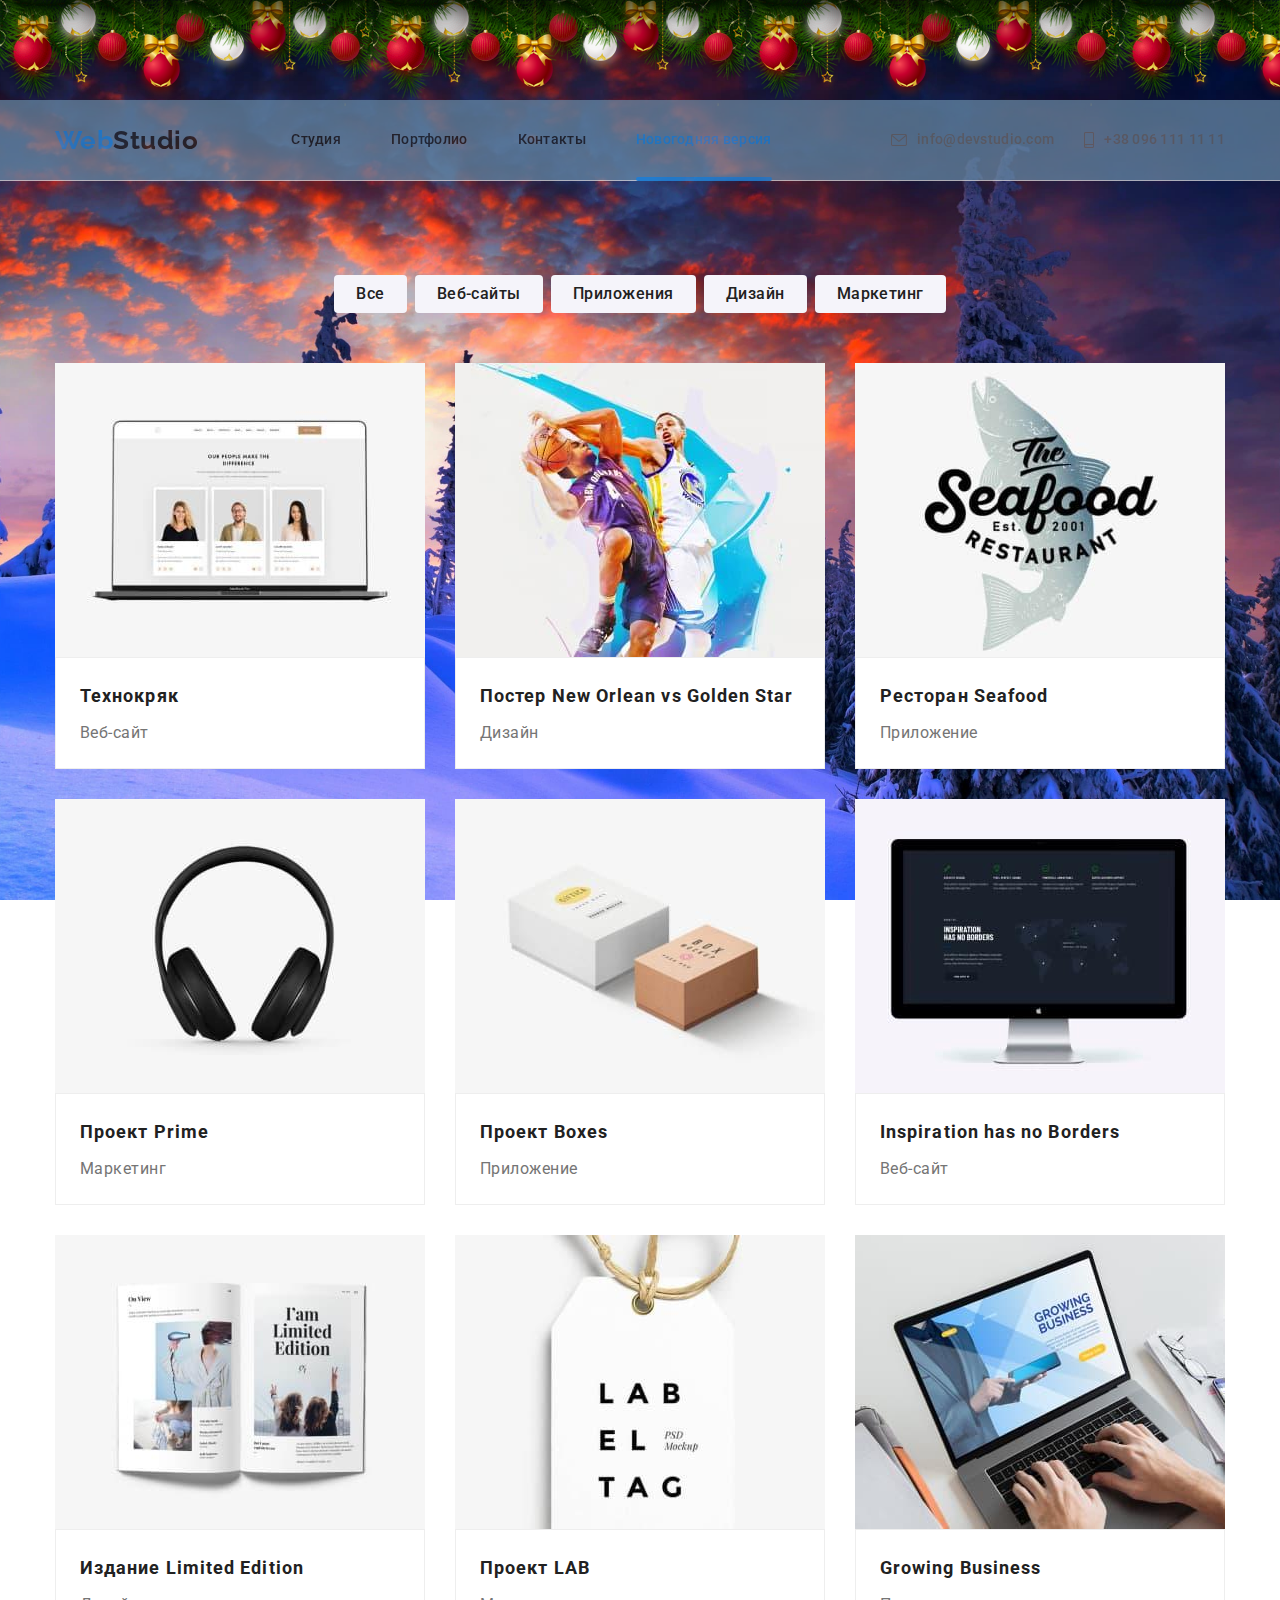
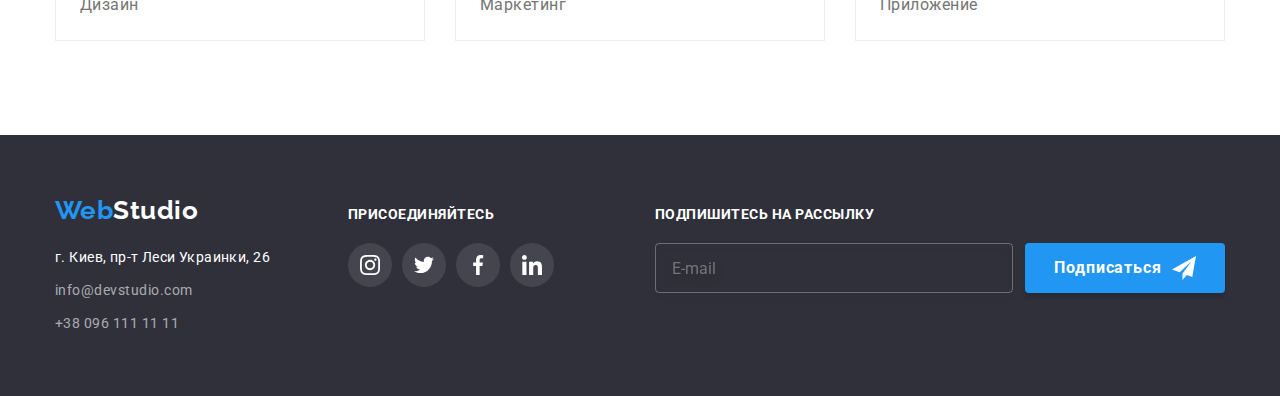
==== newyear-garland.html @ ea007d11 "adds ny test" ====
<!DOCTYPE html>
<head>
	<meta charset="utf-8" />
	<title>Новогодняя мотня 2.0 от pcvector.net на базе мотни от Яндекса</title>
	<link rel="stylesheet" href="style.css">
	<link rel="shortcut icon" href="/favicon.ico">
	<script src="script.js" defer></script>
	 <!-- modern-normalize -->
	 <link
	 rel="stylesheet"
	 href="https://cdnjs.cloudflare.com/ajax/libs/modern-normalize/1.1.0/modern-normalize.min.css"
   />
   <!--Подключение шрифтов-->
   <link rel="preconnect" href="https://fonts.googleapis.com" />
   <link rel="preconnect" href="https://fonts.gstatic.com" crossorigin />
   <link
	 href="https://fonts.googleapis.com/css2?family=Raleway:wght@700&family=Roboto:wght@400;500;700;900&display=swap"
	 rel="stylesheet"
   />
   <!--Подключение стилей-->
   <link rel="stylesheet" href="./css/main.min.css" />
</head>
<body>

<script>var articleLink = '/scripts/other/240-novogodnyaya-motnya-ot-yandeksa.html';</script>


<!-- новогодняя мотня newyear.html -->
<div class="b-page_newyear">
	<div class="b-page__content">
	<i class="b-head-decor">
		<i class="b-head-decor__inner b-head-decor__inner_n1">
		  <div class="b-ball b-ball_n1 b-ball_bounce" data-note="0"><div class="b-ball__right"></div><div class="b-ball__i"></div></div>
		  <div class="b-ball b-ball_n2 b-ball_bounce" data-note="1"><div class="b-ball__right"></div><div class="b-ball__i"></div></div>
		  <div class="b-ball b-ball_n3 b-ball_bounce" data-note="2"><div class="b-ball__right"></div><div class="b-ball__i"></div></div>
		  <div class="b-ball b-ball_n4 b-ball_bounce" data-note="3"><div class="b-ball__right"></div><div class="b-ball__i"></div></div>
		  <div class="b-ball b-ball_n5 b-ball_bounce" data-note="4"><div class="b-ball__right"></div><div class="b-ball__i"></div></div>
		  <div class="b-ball b-ball_n6 b-ball_bounce" data-note="5"><div class="b-ball__right"></div><div class="b-ball__i"></div></div>
		  <div class="b-ball b-ball_n7 b-ball_bounce" data-note="6"><div class="b-ball__right"></div><div class="b-ball__i"></div></div>
		  <div class="b-ball b-ball_n8 b-ball_bounce" data-note="7"><div class="b-ball__right"></div><div class="b-ball__i"></div></div>
		  <div class="b-ball b-ball_n9 b-ball_bounce" data-note="8"><div class="b-ball__right"></div><div class="b-ball__i"></div></div>
		  <div class="b-ball b-ball_i1"><div class="b-ball__right"></div><div class="b-ball__i"></div></div>
		  <div class="b-ball b-ball_i2"><div class="b-ball__right"></div><div class="b-ball__i"></div></div>
		  <div class="b-ball b-ball_i3"><div class="b-ball__right"></div><div class="b-ball__i"></div></div>
		  <div class="b-ball b-ball_i4"><div class="b-ball__right"></div><div class="b-ball__i"></div></div>
		  <div class="b-ball b-ball_i5"><div class="b-ball__right"></div><div class="b-ball__i"></div></div>
		  <div class="b-ball b-ball_i6"><div class="b-ball__right"></div><div class="b-ball__i"></div></div>
		</i>
		<i class="b-head-decor__inner b-head-decor__inner_n2">
		  <div class="b-ball b-ball_n1 b-ball_bounce" data-note="9"><div class="b-ball__right"></div><div class="b-ball__i"></div></div>
		  <div class="b-ball b-ball_n2 b-ball_bounce" data-note="10"><div class="b-ball__right"></div><div class="b-ball__i"></div></div>
		  <div class="b-ball b-ball_n3 b-ball_bounce" data-note="11"><div class="b-ball__right"></div><div class="b-ball__i"></div></div>
		  <div class="b-ball b-ball_n4 b-ball_bounce" data-note="12"><div class="b-ball__right"></div><div class="b-ball__i"></div></div>
		  <div class="b-ball b-ball_n5 b-ball_bounce" data-note="13"><div class="b-ball__right"></div><div class="b-ball__i"></div></div>
		  <div class="b-ball b-ball_n6 b-ball_bounce" data-note="14"><div class="b-ball__right"></div><div class="b-ball__i"></div></div>
		  <div class="b-ball b-ball_n7 b-ball_bounce" data-note="15"><div class="b-ball__right"></div><div class="b-ball__i"></div></div>
		  <div class="b-ball b-ball_n8 b-ball_bounce" data-note="16"><div class="b-ball__right"></div><div class="b-ball__i"></div></div>
		  <div class="b-ball b-ball_n9 b-ball_bounce" data-note="17"><div class="b-ball__right"></div><div class="b-ball__i"></div></div>
		  <div class="b-ball b-ball_i1"><div class="b-ball__right"></div><div class="b-ball__i"></div></div>
		  <div class="b-ball b-ball_i2"><div class="b-ball__right"></div><div class="b-ball__i"></div></div>
		  <div class="b-ball b-ball_i3"><div class="b-ball__right"></div><div class="b-ball__i"></div></div>
		  <div class="b-ball b-ball_i4"><div class="b-ball__right"></div><div class="b-ball__i"></div></div>
		  <div class="b-ball b-ball_i5"><div class="b-ball__right"></div><div class="b-ball__i"></div></div>
		  <div class="b-ball b-ball_i6"><div class="b-ball__right"></div><div class="b-ball__i"></div></div>
		</i>
		<i class="b-head-decor__inner b-head-decor__inner_n3">
		  <div class="b-ball b-ball_n1 b-ball_bounce" data-note="18"><div class="b-ball__right"></div><div class="b-ball__i"></div></div>
		  <div class="b-ball b-ball_n2 b-ball_bounce" data-note="19"><div class="b-ball__right"></div><div class="b-ball__i"></div></div>
		  <div class="b-ball b-ball_n3 b-ball_bounce" data-note="20"><div class="b-ball__right"></div><div class="b-ball__i"></div></div>
		  <div class="b-ball b-ball_n4 b-ball_bounce" data-note="21"><div class="b-ball__right"></div><div class="b-ball__i"></div></div>
		  <div class="b-ball b-ball_n5 b-ball_bounce" data-note="22"><div class="b-ball__right"></div><div class="b-ball__i"></div></div>
		  <div class="b-ball b-ball_n6 b-ball_bounce" data-note="23"><div class="b-ball__right"></div><div class="b-ball__i"></div></div>
		  <div class="b-ball b-ball_n7 b-ball_bounce" data-note="24"><div class="b-ball__right"></div><div class="b-ball__i"></div></div>
		  <div class="b-ball b-ball_n8 b-ball_bounce" data-note="25"><div class="b-ball__right"></div><div class="b-ball__i"></div></div>
		  <div class="b-ball b-ball_n9 b-ball_bounce" data-note="26"><div class="b-ball__right"></div><div class="b-ball__i"></div></div>
		  <div class="b-ball b-ball_i1"><div class="b-ball__right"></div><div class="b-ball__i"></div></div>
		  <div class="b-ball b-ball_i2"><div class="b-ball__right"></div><div class="b-ball__i"></div></div>
		  <div class="b-ball b-ball_i3"><div class="b-ball__right"></div><div class="b-ball__i"></div></div>
		  <div class="b-ball b-ball_i4"><div class="b-ball__right"></div><div class="b-ball__i"></div></div>
		  <div class="b-ball b-ball_i5"><div class="b-ball__right"></div><div class="b-ball__i"></div></div>
		  <div class="b-ball b-ball_i6"><div class="b-ball__right"></div><div class="b-ball__i"></div></div>
		</i>
		<i class="b-head-decor__inner b-head-decor__inner_n4">
		  <div class="b-ball b-ball_n1 b-ball_bounce" data-note="27"><div class="b-ball__right"></div><div class="b-ball__i"></div></div>
		  <div class="b-ball b-ball_n2 b-ball_bounce" data-note="28"><div class="b-ball__right"></div><div class="b-ball__i"></div></div>
		  <div class="b-ball b-ball_n3 b-ball_bounce" data-note="29"><div class="b-ball__right"></div><div class="b-ball__i"></div></div>
		  <div class="b-ball b-ball_n4 b-ball_bounce" data-note="30"><div class="b-ball__right"></div><div class="b-ball__i"></div></div>
		  <div class="b-ball b-ball_n5 b-ball_bounce" data-note="31"><div class="b-ball__right"></div><div class="b-ball__i"></div></div>
		  <div class="b-ball b-ball_n6 b-ball_bounce" data-note="32"><div class="b-ball__right"></div><div class="b-ball__i"></div></div>
		  <div class="b-ball b-ball_n7 b-ball_bounce" data-note="33"><div class="b-ball__right"></div><div class="b-ball__i"></div></div>
		  <div class="b-ball b-ball_n8 b-ball_bounce" data-note="34"><div class="b-ball__right"></div><div class="b-ball__i"></div></div>
		  <div class="b-ball b-ball_n9 b-ball_bounce" data-note="35"><div class="b-ball__right"></div><div class="b-ball__i"></div></div>
		  <div class="b-ball b-ball_i1"><div class="b-ball__right"></div><div class="b-ball__i"></div></div>
		  <div class="b-ball b-ball_i2"><div class="b-ball__right"></div><div class="b-ball__i"></div></div>
		  <div class="b-ball b-ball_i3"><div class="b-ball__right"></div><div class="b-ball__i"></div></div>
		  <div class="b-ball b-ball_i4"><div class="b-ball__right"></div><div class="b-ball__i"></div></div>
		  <div class="b-ball b-ball_i5"><div class="b-ball__right"></div><div class="b-ball__i"></div></div>
		  <div class="b-ball b-ball_i6"><div class="b-ball__right"></div><div class="b-ball__i"></div></div>
		</i>
		<i class="b-head-decor__inner b-head-decor__inner_n5">
		  <div class="b-ball b-ball_n1 b-ball_bounce" data-note="0"><div class="b-ball__right"></div><div class="b-ball__i"></div></div>
		  <div class="b-ball b-ball_n2 b-ball_bounce" data-note="1"><div class="b-ball__right"></div><div class="b-ball__i"></div></div>
		  <div class="b-ball b-ball_n3 b-ball_bounce" data-note="2"><div class="b-ball__right"></div><div class="b-ball__i"></div></div>
		  <div class="b-ball b-ball_n4 b-ball_bounce" data-note="3"><div class="b-ball__right"></div><div class="b-ball__i"></div></div>
		  <div class="b-ball b-ball_n5 b-ball_bounce" data-note="4"><div class="b-ball__right"></div><div class="b-ball__i"></div></div>
		  <div class="b-ball b-ball_n6 b-ball_bounce" data-note="5"><div class="b-ball__right"></div><div class="b-ball__i"></div></div>
		  <div class="b-ball b-ball_n7 b-ball_bounce" data-note="6"><div class="b-ball__right"></div><div class="b-ball__i"></div></div>
		  <div class="b-ball b-ball_n8 b-ball_bounce" data-note="7"><div class="b-ball__right"></div><div class="b-ball__i"></div></div>
		  <div class="b-ball b-ball_n9 b-ball_bounce" data-note="8"><div class="b-ball__right"></div><div class="b-ball__i"></div></div>
		  <div class="b-ball b-ball_i1"><div class="b-ball__right"></div><div class="b-ball__i"></div></div>
		  <div class="b-ball b-ball_i2"><div class="b-ball__right"></div><div class="b-ball__i"></div></div>
		  <div class="b-ball b-ball_i3"><div class="b-ball__right"></div><div class="b-ball__i"></div></div>
		  <div class="b-ball b-ball_i4"><div class="b-ball__right"></div><div class="b-ball__i"></div></div>
		  <div class="b-ball b-ball_i5"><div class="b-ball__right"></div><div class="b-ball__i"></div></div>
		  <div class="b-ball b-ball_i6"><div class="b-ball__right"></div><div class="b-ball__i"></div></div>
		</i>
		<i class="b-head-decor__inner b-head-decor__inner_n6">
		  <div class="b-ball b-ball_n1 b-ball_bounce" data-note="9"><div class="b-ball__right"></div><div class="b-ball__i"></div></div>
		  <div class="b-ball b-ball_n2 b-ball_bounce" data-note="10"><div class="b-ball__right"></div><div class="b-ball__i"></div></div>
		  <div class="b-ball b-ball_n3 b-ball_bounce" data-note="11"><div class="b-ball__right"></div><div class="b-ball__i"></div></div>
		  <div class="b-ball b-ball_n4 b-ball_bounce" data-note="12"><div class="b-ball__right"></div><div class="b-ball__i"></div></div>
		  <div class="b-ball b-ball_n5 b-ball_bounce" data-note="13"><div class="b-ball__right"></div><div class="b-ball__i"></div></div>
		  <div class="b-ball b-ball_n6 b-ball_bounce" data-note="14"><div class="b-ball__right"></div><div class="b-ball__i"></div></div>
		  <div class="b-ball b-ball_n7 b-ball_bounce" data-note="15"><div class="b-ball__right"></div><div class="b-ball__i"></div></div>
		  <div class="b-ball b-ball_n8 b-ball_bounce" data-note="16"><div class="b-ball__right"></div><div class="b-ball__i"></div></div>
		  <div class="b-ball b-ball_n9 b-ball_bounce" data-note="17"><div class="b-ball__right"></div><div class="b-ball__i"></div></div>
		  <div class="b-ball b-ball_i1"><div class="b-ball__right"></div><div class="b-ball__i"></div></div>
		  <div class="b-ball b-ball_i2"><div class="b-ball__right"></div><div class="b-ball__i"></div></div>
		  <div class="b-ball b-ball_i3"><div class="b-ball__right"></div><div class="b-ball__i"></div></div>
		  <div class="b-ball b-ball_i4"><div class="b-ball__right"></div><div class="b-ball__i"></div></div>
		  <div class="b-ball b-ball_i5"><div class="b-ball__right"></div><div class="b-ball__i"></div></div>
		  <div class="b-ball b-ball_i6"><div class="b-ball__right"></div><div class="b-ball__i"></div></div>
		</i>
		<i class="b-head-decor__inner b-head-decor__inner_n7">
		  <div class="b-ball b-ball_n1 b-ball_bounce" data-note="18"><div class="b-ball__right"></div><div class="b-ball__i"></div></div>
		  <div class="b-ball b-ball_n2 b-ball_bounce" data-note="19"><div class="b-ball__right"></div><div class="b-ball__i"></div></div>
		  <div class="b-ball b-ball_n3 b-ball_bounce" data-note="20"><div class="b-ball__right"></div><div class="b-ball__i"></div></div>
		  <div class="b-ball b-ball_n4 b-ball_bounce" data-note="21"><div class="b-ball__right"></div><div class="b-ball__i"></div></div>
		  <div class="b-ball b-ball_n5 b-ball_bounce" data-note="22"><div class="b-ball__right"></div><div class="b-ball__i"></div></div>
		  <div class="b-ball b-ball_n6 b-ball_bounce" data-note="23"><div class="b-ball__right"></div><div class="b-ball__i"></div></div>
		  <div class="b-ball b-ball_n7 b-ball_bounce" data-note="24"><div class="b-ball__right"></div><div class="b-ball__i"></div></div>
		  <div class="b-ball b-ball_n8 b-ball_bounce" data-note="25"><div class="b-ball__right"></div><div class="b-ball__i"></div></div>
		  <div class="b-ball b-ball_n9 b-ball_bounce" data-note="26"><div class="b-ball__right"></div><div class="b-ball__i"></div></div>
		  <div class="b-ball b-ball_i1"><div class="b-ball__right"></div><div class="b-ball__i"></div></div>
		  <div class="b-ball b-ball_i2"><div class="b-ball__right"></div><div class="b-ball__i"></div></div>
		  <div class="b-ball b-ball_i3"><div class="b-ball__right"></div><div class="b-ball__i"></div></div>
		  <div class="b-ball b-ball_i4"><div class="b-ball__right"></div><div class="b-ball__i"></div></div>
		  <div class="b-ball b-ball_i5"><div class="b-ball__right"></div><div class="b-ball__i"></div></div>
		  <div class="b-ball b-ball_i6"><div class="b-ball__right"></div><div class="b-ball__i"></div></div>
		</i>
	</i>
	</div>
</div>

   <!-- Шапка сайта -->
   <header class="header">
	<div class="container header-container">
	  <!-- Навигация -->
	  <nav class="nav">
		<a class="header__logo logo" href="index.html">
		  <span class="logo-web">Web</span>Studio</a
		>
		<ul class="nav__list list">
		  <li class="nav__item">
			<a class="nav__link" href="index.html">Студия</a>
		  </li>
		  <li class="nav__item">
			<a class="nav__link" href="./portfolio.html">Портфолио</a>
		  </li>
		  <li class="nav__item">
			<a class="nav__link" href="">Контакты</a>
		  </li>
		  <li class="nav__item">
			<a class="nav__link current" href="./newyear-garland.html"
			  >Новогодняя версия</a
			>
		  </li>
		</ul>
	  </nav>
	  <!-- Контакты -->
	  <ul class="contact__list list">
		<li class="contact__item contact-item">
		  <a class="contact__link link" href="mailto:info@devstudio.com">
			<svg class="contact__icon envelope">
			  <use
				href="./images/sprite-icons.svg#icon-envelope"
				width="16"
				height="12"
			  ></use>
			</svg>
			info@devstudio.com
		  </a>
		</li>
		<li class="contact__item contact-item">
		  <a class="contact__link link" href="tel:+380961111111">
			<svg class="contact__icon smartphone">
			  <use
				href="./images/sprite-icons.svg#icon-smartphone"
				width="10"
				height="16"
			  ></use>
			</svg>
			+38 096 111 11 11</a
		  >
		</li>
	  </ul>
	</div>
  </header>
  <main class="main">
	<section class="section-portfolio portfolio">
	  <div class="container">
		<h1 class="visually-hidden">Портфолио</h1>
		<!--Фильтр работ-->
		<ul class="portfolio__filter filter list">
		  <li class="filter__item">
			<button class="filter__button" type="button">Все</button>
		  </li>
		  <li class="filter__item">
			<button class="filter__button" type="button">Веб-сайты</button>
		  </li>
		  <li class="filter__item">
			<button class="filter__button" type="button">Приложения</button>
		  </li>
		  <li class="filter__item">
			<button class="filter__button" type="button">Дизайн</button>
		  </li>
		  <li class="filter__item">
			<button class="filter__button" type="button">Маркетинг</button>
		  </li>
		</ul>

		<!--Примеры работ-->
		<h2 class="visually-hidden">Примеры работ</h2>
		<ul class="portfolio__list list">
		  <li class="portfolio__item">
			<a href="" class="portfolio__link">
			  <div class="portfolio__box">
				<img
				  class="portfolio__img"
				  src="./images/Projects/website-technokryak.jpg"
				  alt="Пример веб-сайта"
				  width="370"
				  height="294"
				/>
				<p class="portfolio__desc">
				  Технокряк это современная площадка распространения
				  коронавируса. Компании используют эту платформу для
				  цифрового шпионажа и атак на защищённые сервера конкурентов.
				</p>
			  </div>
			  <div class="portfolio__card">
				<h3 class="portfolio__name">Технокряк</h3>
				<p class="portfolio__text">Веб-сайт</p>
			  </div>
			</a>
		  </li>
		  <li class="portfolio__item">
			<a href="" class="portfolio__link">
			  <div class="portfolio__box">
				<img
				  class="portfolio__img"
				  src="./images/Projects/design-poster.jpg"
				  alt="Постер с баскетболистами"
				  width="370"
				  height="294"
				/>
				<p class="portfolio__desc">
				  Lorem ipsum dolor sit, amet consectetur adipisicing elit.
				  Voluptatem labore assumenda dolores quidem rerum ut quas
				  omnis. Fugit, magni. Provident!
				</p>
			  </div>
			  <div class="portfolio__card">
				<h3 class="portfolio__name">
				  Постер <span lang="en">New Orlean vs Golden Star</span>
				</h3>
				<p class="portfolio__text">Дизайн</p>
			  </div>
			</a>
		  </li>
		  <li class="portfolio__item">
			<a href="" class="portfolio__link">
			  <div class="portfolio__box">
				<img
				  class="portfolio__img"
				  src="./images/Projects/app-restaurant-seafood.jpg"
				  alt="Логотип ресторана морепродуктов"
				  width="370"
				  height="294"
				/>
				<p class="portfolio__desc">
				  Lorem ipsum dolor sit, amet consectetur adipisicing elit.
				  Voluptatem labore assumenda dolores quidem rerum ut quas
				  omnis. Fugit, magni. Provident!
				</p>
			  </div>
			  <div class="portfolio__card">
				<h3 class="portfolio__name">
				  Ресторан <span lang="en">Seafood</span>
				</h3>
				<p class="portfolio__text">Приложение</p>
			  </div>
			</a>
		  </li>
		  <li class="portfolio__item">
			<a href="" class="portfolio__link">
			  <div class="portfolio__box">
				<img
				  class="portfolio__img"
				  src="./images/Projects/marketing-project-prime.jpg"
				  alt="Наушники"
				  width="370"
				  height="294"
				/>
				<p class="portfolio__desc">
				  Lorem ipsum dolor sit, amet consectetur adipisicing elit.
				  Voluptatem labore assumenda dolores quidem rerum ut quas
				  omnis. Fugit, magni. Provident!
				</p>
			  </div>
			  <div class="portfolio__card">
				<h3 class="portfolio__name">
				  Проект <span lang="en">Prime</span>
				</h3>
				<p class="portfolio__text">Маркетинг</p>
			  </div>
			</a>
		  </li>
		  <li class="portfolio__item">
			<a href="" class="portfolio__link">
			  <div class="portfolio__box">
				<img
				  class="portfolio__img"
				  src="./images/Projects/app-project-boxes.jpg"
				  alt="Различные коробки"
				  width="370"
				  height="294"
				/>
				<p class="portfolio__desc">
				  Lorem ipsum dolor sit, amet consectetur adipisicing elit.
				  Voluptatem labore assumenda dolores quidem rerum ut quas
				  omnis. Fugit, magni. Provident!
				</p>
			  </div>
			  <div class="portfolio__card">
				<h3 class="portfolio__name">
				  Проект <span lang="en">Boxes</span>
				</h3>
				<p class="portfolio__text">Приложение</p>
			  </div>
			</a>
		  </li>
		  <li class="portfolio__item">
			<a href="" class="portfolio__link">
			  <div class="portfolio__box">
				<img
				  class="portfolio__img"
				  src="./images/Projects/website-inspiration.jpg"
				  alt="Монитор"
				  width="370"
				  height="294"
				/>
				<p class="portfolio__desc">
				  Lorem ipsum dolor sit, amet consectetur adipisicing elit.
				  Voluptatem labore assumenda dolores quidem rerum ut quas
				  omnis. Fugit, magni. Provident!
				</p>
			  </div>
			  <div class="portfolio__card">
				<h3 class="portfolio__name" lang="en">
				  Inspiration has no Borders
				</h3>
				<p class="portfolio__text">Веб-сайт</p>
			  </div>
			</a>
		  </li>
		  <li class="portfolio__item">
			<a href="" class="portfolio__link">
			  <div class="portfolio__box">
				<img
				  class="portfolio__img"
				  src="./images/Projects/design-edition.jpg"
				  alt="Разворот книги"
				  width="370"
				  height="294"
				/>
				<p class="portfolio__desc">
				  Lorem ipsum dolor sit, amet consectetur adipisicing elit.
				  Voluptatem labore assumenda dolores quidem rerum ut quas
				  omnis. Fugit, magni. Provident!
				</p>
			  </div>
			  <div class="portfolio__card">
				<h3 class="portfolio__name">
				  Издание <span lang="en">Limited Edition</span>
				</h3>
				<p class="portfolio__text">Дизайн</p>
			  </div>
			</a>
		  </li>
		  <li class="portfolio__item">
			<a href="" class="portfolio__link">
			  <div class="portfolio__box">
				<img
				  class="portfolio__img"
				  src="./images/Projects/marketing-project-lab.jpg"
				  alt="Ярлык с название компании"
				  width="370"
				  height="294"
				/>
				<p class="portfolio__desc">
				  Lorem ipsum dolor sit, amet consectetur adipisicing elit.
				  Voluptatem labore assumenda dolores quidem rerum ut quas
				  omnis. Fugit, magni. Provident!
				</p>
			  </div>
			  <div class="portfolio__card">
				<h3 class="portfolio__name">
				  Проект <span lang="en">LAB</span>
				</h3>
				<p class="portfolio__text">Маркетинг</p>
			  </div>
			</a>
		  </li>
		  <li class="portfolio__item">
			<a href="" class="portfolio__link">
			  <div class="portfolio__box">
				<img
				  class="portfolio__img"
				  src="./images/Projects/app-business.jpg"
				  alt="Ноутбук"
				  width="370"
				  height="294"
				/>
				<p class="portfolio__desc">
				  Lorem ipsum dolor sit, amet consectetur adipisicing elit.
				  Voluptatem labore assumenda dolores quidem rerum ut quas
				  omnis. Fugit, magni. Provident!
				</p>
			  </div>
			  <div class="portfolio__card">
				<h3 class="portfolio__name" lang="en">Growing Business</h3>
				<p class="portfolio__text">Приложение</p>
			  </div>
			</a>
		  </li>
		</ul>
	  </div>
	</section>
  </main>
  <!-- Футер -->
  <footer class="footer section-footer">
	<div class="container footer-container">
	  <div class="footer__contacts">
		<a class="footer__logo logo" href="/">
		  <span class="logo-web">Web</span>Studio
		</a>
		<address>
		  <a
			class="footer__adress"
			href="https://goo.gl/maps/LREKgnmBMirVQB2t9"
			target="_blank"
			rel="noopener noreferrer"
			>г. Киев, пр-т Леси Украинки, 26</a
		  >
		</address>
		<ul class="list">
		  <li>
			<a class="footer__contact" href="mailto:info@devstudio.com"
			  >info@devstudio.com</a
			>
		  </li>
		  <li>
			<a class="footer__contact" href="tel:+380961111111"
			  >+38 096 111 11 11</a
			>
		  </li>
		</ul>
	  </div>
	  <div class="footer__invite invite">
		<b class="invite__text">присоединяйтесь</b>
		<ul class="footer-social list">
		  <li class="footer-social__item">
			<a href="" class="footer-social__link" target="_blank">
			  <svg class="footer-social__icon" width="20" height="20">
				<use href="./images/sprite-icons.svg#icon-instagram"></use>
			  </svg>
			</a>
		  </li>
		  <li class="footer-social__item">
			<a href="" class="footer-social__link" target="_blank">
			  <svg class="footer-social__icon" width="20" height="20">
				<use href="./images/sprite-icons.svg#icon-twitter"></use>
			  </svg>
			</a>
		  </li>
		  <li class="footer-social__item">
			<a href="" class="footer-social__link" target="_blank">
			  <svg class="footer-social__icon" width="20" height="20">
				<use href="./images/sprite-icons.svg#icon-facebook"></use>
			  </svg>
			</a>
		  </li>
		  <li class="footer-social__item">
			<a href="" class="footer-social__link" target="_blank">
			  <svg class="footer-social__icon" width="20" height="20">
				<use href="./images/sprite-icons.svg#icon-linkedin"></use>
			  </svg>
			</a>
		  </li>
		</ul>
	  </div>
	  <div class="footer__invite">
		<b class="invite__text">Подпишитесь на рассылку</b>
		<form class="form-invite">
		  <input
			class="form-invite__input"
			type="email"
			name="mail"
			placeholder="E-mail"
			autocomplete="on"
		  />
		  <button class="button form-invite__button" type="submit">
			Подписаться
		  </button>
		</form>
	  </div>
	</div>
  </footer>
</body>
</html>
---- style.css ----
body {
  /* position: relative;
  z-index: 0;
  margin: 0;
  padding: 0 0 1em 0; */
  background-image: url('bg.jpg');
  background-repeat: no-repeat;
  background-size: cover;
  background-attachment: fixed;
  background-position: center top;
}

.b-page__content {
  min-height: 100px;
}
.b-head-decor {
  display: none;
}
.b-page_newyear .b-head-decor {
  position: absolute;
  top: 0;
  left: 0;
  display: block;
  height: 115px;
  width: 100%;
  overflow: hidden;
  background: url(balls/b-head-decor_newyear.png) repeat-x 0 0;
}
.b-page_newyear .b-head-decor__inner {
  position: absolute;
  top: 0;
  left: 0;
  height: 115px;
  display: block;
  width: 373px;
}
.b-page_newyear .b-head-decor::before {
  content: '';
  display: block;
  position: absolute;
  top: -115px;
  left: 0;
  z-index: 3;
  height: 115px;
  display: block;
  width: 100%;
  box-shadow: 0 15px 30px rgba(0, 0, 0, 0.75);
}
.b-page_newyear .b-head-decor__inner_n2 {
  left: 373px;
}
.b-page_newyear .b-head-decor__inner_n3 {
  left: 746px;
}
.b-page_newyear .b-head-decor__inner_n4 {
  left: 1119px;
}
.b-page_newyear .b-head-decor__inner_n5 {
  left: 1492px;
}
.b-page_newyear .b-head-decor__inner_n6 {
  left: 1865px;
}
.b-page_newyear .b-head-decor__inner_n7 {
  left: 2238px;
}

.b-ball {
  position: absolute;
}
.b-ball_n1 {
  top: 0;
  left: 3px;
  width: 59px;
  height: 83px;
}
.b-ball_n2 {
  top: -19px;
  left: 51px;
  width: 55px;
  height: 70px;
}
.b-ball_n3 {
  top: 9px;
  left: 88px;
  width: 49px;
  height: 67px;
}
.b-ball_n4 {
  top: 0;
  left: 133px;
  width: 57px;
  height: 102px;
}
.b-ball_n5 {
  top: 0;
  left: 166px;
  width: 49px;
  height: 57px;
}
.b-ball_n6 {
  top: 6px;
  left: 200px;
  width: 54px;
  height: 70px;
}
.b-ball_n7 {
  top: 0;
  left: 240px;
  width: 56px;
  height: 67px;
}
.b-ball_n8 {
  top: 0;
  left: 283px;
  width: 54px;
  height: 53px;
}
.b-ball_n9 {
  top: 10px;
  left: 321px;
  width: 49px;
  height: 66px;
}
.b-ball_n1 .b-ball__i {
  background: url(balls/b-ball_n1.png) no-repeat;
}
.b-ball_n2 .b-ball__i {
  background: url(balls/b-ball_n2.png) no-repeat;
}
.b-ball_n3 .b-ball__i {
  background: url(balls/b-ball_n3.png) no-repeat;
}
.b-ball_n4 .b-ball__i {
  background: url(balls/b-ball_n4.png) no-repeat;
}
.b-ball_n5 .b-ball__i {
  background: url(balls/b-ball_n5.png) no-repeat;
}
.b-ball_n6 .b-ball__i {
  background: url(balls/b-ball_n6.png) no-repeat;
}
.b-ball_n7 .b-ball__i {
  background: url(balls/b-ball_n7.png) no-repeat;
}
.b-ball_n8 .b-ball__i {
  background: url(balls/b-ball_n8.png) no-repeat;
}
.b-ball_n9 .b-ball__i {
  background: url(balls/b-ball_n9.png) no-repeat;
}
.b-ball_i1 .b-ball__i {
  background: url(balls/b-ball_i1.png) no-repeat;
}
.b-ball_i2 .b-ball__i {
  background: url(balls/b-ball_i2.png) no-repeat;
}
.b-ball_i3 .b-ball__i {
  background: url(balls/b-ball_i3.png) no-repeat;
}
.b-ball_i4 .b-ball__i {
  background: url(balls/b-ball_i4.png) no-repeat;
}
.b-ball_i5 .b-ball__i {
  background: url(balls/b-ball_i5.png) no-repeat;
}
.b-ball_i6 .b-ball__i {
  background: url(balls/b-ball_i6.png) no-repeat;
}
.b-ball_i1 {
  top: 0;
  left: 0;
  width: 25px;
  height: 71px;
}
.b-ball_i2 {
  top: 0;
  left: 25px;
  width: 61px;
  height: 27px;
}
.b-ball_i3 {
  top: 0;
  left: 176px;
  width: 29px;
  height: 31px;
}
.b-ball_i4 {
  top: 0;
  left: 205px;
  width: 50px;
  height: 51px;
}
.b-ball_i5 {
  top: 0;
  left: 289px;
  width: 78px;
  height: 28px;
}
.b-ball_i6 {
  top: 0;
  left: 367px;
  width: 6px;
  height: 69px;
}
.b-ball__i {
  position: absolute;
  width: 100%;
  height: 100%;
  -webkit-transform-origin: 50% 0;
  -moz-transform-origin: 50% 0;
  -o-transform-origin: 50% 0;
  transform-origin: 50% 0;
  -webkit-transition: all 0.3s ease-in-out;
  -moz-transition: all 0.3s ease-in-out;
  -o-transition: all 0.3s ease-in-out;
  transition: all 0.3s ease-in-out;
  pointer-events: none;
}
.b-ball_bounce .b-ball__right {
  position: absolute;
  top: 0;
  right: 0;
  left: 50%;
  bottom: 0;
  z-index: 9;
}
.b-ball_bounce:hover .b-ball__right {
  display: none;
}
.b-ball_bounce .b-ball__right:hover {
  left: 0;
  display: block !important;
}
.b-ball_bounce.bounce > .b-ball__i {
  -webkit-transform: rotate(-9deg);
  -moz-transform: rotate(-9deg);
  -o-transform: rotate(-9deg);
  transform: rotate(-9deg);
}
.b-ball_bounce .b-ball__right.bounce + .b-ball__i {
  -webkit-transform: rotate(9deg);
  -moz-transform: rotate(9deg);
  -o-transform: rotate(9deg);
  transform: rotate(9deg);
}
.b-ball_bounce.bounce1 > .b-ball__i {
  -webkit-transform: rotate(6deg);
  -moz-transform: rotate(6deg);
  -o-transform: rotate(6deg);
  transform: rotate(6deg);
}
.b-ball_bounce .b-ball__right.bounce1 + .b-ball__i {
  -webkit-transform: rotate(-6deg);
  -moz-transform: rotate(-6deg);
  -o-transform: rotate(-6deg);
  transform: rotate(-6deg);
}
.b-ball_bounce.bounce2 > .b-ball__i {
  -webkit-transform: rotate(-3deg);
  -moz-transform: rotate(-3deg);
  -o-transform: rotate(-3deg);
  transform: rotate(-3deg);
}
.b-ball_bounce .b-ball__right.bounce2 + .b-ball__i {
  -webkit-transform: rotate(3deg);
  -moz-transform: rotate(3deg);
  -o-transform: rotate(3deg);
  transform: rotate(3deg);
}
.b-ball_bounce.bounce3 > .b-ball__i {
  -webkit-transform: rotate(1.5deg);
  -moz-transform: rotate(1.5deg);
  -o-transform: rotate(1.5deg);
  transform: rotate(1.5deg);
}
.b-ball_bounce .b-ball__right.bounce3 + .b-ball__i {
  -webkit-transform: rotate(-1.5deg);
  -moz-transform: rotate(-1.5deg);
  -o-transform: rotate(-1.5deg);
  transform: rotate(-1.5deg);
}
header {
  background: #6b8eaa;
  opacity: 0.7;
}
.portfolio__card {
  background: #ffffff;
  opacity: 1;
}
---- css/main.min.css ----
.visually-hidden{position:absolute;white-space:nowrap;width:1px;height:1px;overflow:hidden;border:0;padding:0;clip:rect(0 0 0 0);-webkit-clip-path:inset(50%);clip-path:inset(50%);margin:-1px}body{font-family:"Roboto",sans-serif;letter-spacing:.03em;color:#757575;background-color:#fff}body,h1,h2,h3,h4,p,ul,li{margin:0}ul{padding:0}button{cursor:pointer}img{display:block;max-width:100%}.list{list-style-type:none}.link{text-decoration:none}.link{text-decoration:none;font-weight:500;font-size:14px;line-height:1.14;letter-spacing:.02em;color:#212121;-webkit-transition-property:color;transition-property:color;-webkit-transition-duration:250ms;transition-duration:250ms;-webkit-transition-timing-function:cubic-bezier(0.4, 0, 0.2, 1);transition-timing-function:cubic-bezier(0.4, 0, 0.2, 1)}.link:hover,.link:focus{color:#2196f3}.container{width:1200px;margin:0 auto;padding-left:15px;padding-right:15px}.section__title{font-weight:700;font-size:36px;line-height:1.16;text-align:center;color:#212121}.button{display:block;min-width:200px;height:50px;background-color:#2196f3;-webkit-box-shadow:0px 4px 4px rgba(0,0,0,.15);box-shadow:0px 4px 4px rgba(0,0,0,.15);border-radius:4px;border-style:none;font-weight:700;font-size:16px;line-height:1.88;text-align:center;letter-spacing:.06em;color:#fff;-webkit-transition:background-color 250ms cubic-bezier(0.4, 0, 0.2, 1);transition:background-color 250ms cubic-bezier(0.4, 0, 0.2, 1)}.button:hover,.button:focus{background-color:#188ce8}.logo{font-family:Raleway,sans-serif;font-weight:700;font-size:26px;line-height:1.19;text-decoration:none}.logo-web{color:#2196f3}.header__logo{color:#212121;margin-right:93px;padding-top:24px;padding-bottom:24px}.social-list{display:-webkit-box;display:-ms-flexbox;display:flex;-webkit-box-pack:center;-ms-flex-pack:center;justify-content:center;-webkit-box-align:center;-ms-flex-align:center;align-items:center}.social-list__item{width:44px;height:44px;margin-right:10px}.social-list__item:last-child{margin-right:0}.social-list__link{width:100%;height:100%;display:-webkit-box;display:-ms-flexbox;display:flex;-webkit-box-pack:center;-ms-flex-pack:center;justify-content:center;-webkit-box-align:center;-ms-flex-align:center;align-items:center;border-radius:50%;background-color:#fff;-webkit-transition:background-color 250ms cubic-bezier(0.4, 0, 0.2, 1);transition:background-color 250ms cubic-bezier(0.4, 0, 0.2, 1)}.social-list__link:hover,.social-list__link:focus{background-color:#2196f3}.social-list__icon{width:20px;height:20px;fill:#afb1b8;-webkit-transition:fill 250ms cubic-bezier(0.4, 0, 0.2, 1);transition:fill 250ms cubic-bezier(0.4, 0, 0.2, 1)}.social-list__link:hover .social-list__icon,.social-list__link:focus .social-list__icon{fill:#fff}.footer__logo{display:block;margin-bottom:20px;text-decoration:none;color:#fff}.footer__contacts{margin-right:70px}.footer__adress{text-decoration:none;font-style:normal;font-size:14px;line-height:1.71;letter-spacing:.03em;color:#fff}.footer__contact{display:block;margin-top:9px;text-decoration:none;font-size:14px;line-height:1.71;color:rgba(255,255,255,.6)}.footer__invite:nth-child(2){margin-right:93px}.invite__text{display:block;margin-bottom:20px;font-weight:700;font-size:14px;line-height:1.14;text-transform:uppercase;color:#fff}.footer-social{display:-webkit-box;display:-ms-flexbox;display:flex;-webkit-box-pack:center;-ms-flex-pack:center;justify-content:center;-webkit-box-align:center;-ms-flex-align:center;align-items:center}.footer-social__item{width:44px;height:44px;margin-right:10px}.footer-social__item:last-child{margin-right:0}.footer-social__link{width:100%;height:100%;display:-webkit-box;display:-ms-flexbox;display:flex;-webkit-box-pack:center;-ms-flex-pack:center;justify-content:center;-webkit-box-align:center;-ms-flex-align:center;align-items:center;border-radius:50%;background:rgba(255,255,255,.1);-webkit-transition:background-color 250ms cubic-bezier(0.4, 0, 0.2, 1);transition:background-color 250ms cubic-bezier(0.4, 0, 0.2, 1)}.footer-social__link:hover,.footer-social__link:focus{background-color:#2196f3}.footer-social__icon{width:20px;height:20px;fill:#fff}.form-invite{display:-webkit-box;display:-ms-flexbox;display:flex}.form-invite__button{display:-webkit-inline-box;display:-ms-inline-flexbox;display:inline-flex;-webkit-box-pack:center;-ms-flex-pack:center;justify-content:center;-webkit-box-align:center;-ms-flex-align:center;align-items:center}.form-invite__button::after{content:"";margin-left:10px;width:24px;height:24px;background-image:url(../images/icon-send.svg)}.form-invite__input{width:358px;height:50px;padding:15px 16px;margin-right:12px;font-size:16px;line-height:1.25;color:rgba(255,255,255,.6);background-color:inherit;border:1px solid rgba(255,255,255,.3);-webkit-filter:drop-shadow(0px 4px 4px rgba(0, 0, 0, 0.15));filter:drop-shadow(0px 4px 4px rgba(0, 0, 0, 0.15));border-radius:4px}.backdrop{position:fixed;top:0;left:0;width:100vw;height:100vh;background-color:rgba(0,0,0,.2);visibility:visible;opacity:1;-webkit-transition:opacity 250ms cubic-bezier(0.4, 0, 0.2, 1),visibility 250ms cubic-bezier(0.4, 0, 0.2, 1);transition:opacity 250ms cubic-bezier(0.4, 0, 0.2, 1),visibility 250ms cubic-bezier(0.4, 0, 0.2, 1)}.backdrop.is-hidden{visibility:hidden;opacity:0;pointer-events:none}.modal{position:absolute;top:50%;left:50%;min-width:528px;min-height:581px;padding:40px;background-color:#fff;-webkit-box-shadow:0px 1px 3px rgba(0,0,0,.12),0px 1px 1px rgba(0,0,0,.14),0px 2px 1px rgba(0,0,0,.2);box-shadow:0px 1px 3px rgba(0,0,0,.12),0px 1px 1px rgba(0,0,0,.14),0px 2px 1px rgba(0,0,0,.2);border-radius:4px;-webkit-transform:translate(-50%, -50%) scale(1);transform:translate(-50%, -50%) scale(1);-webkit-transition:-webkit-transform 250ms cubic-bezier(0.4, 0, 0.2, 1);transition:-webkit-transform 250ms cubic-bezier(0.4, 0, 0.2, 1);transition:transform 250ms cubic-bezier(0.4, 0, 0.2, 1);transition:transform 250ms cubic-bezier(0.4, 0, 0.2, 1), -webkit-transform 250ms cubic-bezier(0.4, 0, 0.2, 1)}.btn-close{position:absolute;top:8px;right:8px;display:-webkit-box;display:-ms-flexbox;display:flex;-webkit-box-pack:center;-ms-flex-pack:center;justify-content:center;-webkit-box-align:center;-ms-flex-align:center;align-items:center;width:30px;height:30px;background-color:#fff;border:1px solid rgba(0,0,0,.1);border-radius:50%;-webkit-transition:fill 250ms cubic-bezier(0.4, 0, 0.2, 1);transition:fill 250ms cubic-bezier(0.4, 0, 0.2, 1)}.btn-close:hover .btn-close__icon,.btn-close:focus .btn-close__icon{fill:#2196f3}.btn-close__icon{fill:#000;width:18px;height:18px}.form__title{display:block;margin-bottom:12px;font-weight:700;font-size:20px;line-height:1.15;text-align:center;color:#212121}.form__field{display:-webkit-box;display:-ms-flexbox;display:flex;-webkit-box-orient:vertical;-webkit-box-direction:normal;-ms-flex-direction:column;flex-direction:column;margin-bottom:10px}.form__field:nth-child(5){margin-bottom:20px}.form__label{margin-bottom:4px;font-size:12px;line-height:1.17;letter-spacing:.01em}.form__box{position:relative}.form__input{width:100%;padding:11px 42px;border:1px solid rgba(33,33,33,.2);border-radius:4px;-webkit-transition:border-color 250ms cubic-bezier(0.4, 0, 0.2, 1);transition:border-color 250ms cubic-bezier(0.4, 0, 0.2, 1)}.form__input:focus,.form__input:hover{outline:none;border-color:#2196f3}.form__icon{position:absolute;width:18px;height:18px;left:12px;top:50%;-webkit-transform:translateY(-50%);transform:translateY(-50%);-webkit-transition:fill 250ms cubic-bezier(0.4, 0, 0.2, 1);transition:fill 250ms cubic-bezier(0.4, 0, 0.2, 1)}.form__input:hover+.form__icon,.form__input:focus+.form__icon{fill:#2196f3}.form__message{width:100%;height:120px;padding:12px 16px;border:1px solid rgba(33,33,33,.2);border-radius:4px;resize:none;-webkit-transition:border-color 250ms cubic-bezier(0.4, 0, 0.2, 1);transition:border-color 250ms cubic-bezier(0.4, 0, 0.2, 1)}.form__message:hover,.form__message:focus{outline:none;border-color:#2196f3}.form__message::-webkit-input-placeholder{font-size:12px;line-height:1.17;letter-spacing:.01em;color:rgba(117,117,117,.5)}.form__message::-moz-placeholder{font-size:12px;line-height:1.17;letter-spacing:.01em;color:rgba(117,117,117,.5)}.form__message:-ms-input-placeholder{font-size:12px;line-height:1.17;letter-spacing:.01em;color:rgba(117,117,117,.5)}.form__message::-ms-input-placeholder{font-size:12px;line-height:1.17;letter-spacing:.01em;color:rgba(117,117,117,.5)}.form__message::placeholder{font-size:12px;line-height:1.17;letter-spacing:.01em;color:rgba(117,117,117,.5)}.checkbox__label{display:-webkit-box;display:-ms-flexbox;display:flex;-webkit-box-pack:center;-ms-flex-pack:center;justify-content:center;-webkit-box-align:center;-ms-flex-align:center;align-items:center;margin-bottom:30px;font-size:14px;line-height:1.71px}.checkbox__label::before{content:"";display:block;width:16px;height:15px;margin-right:8px;background-image:url(../images/checkbox-off.svg);cursor:pointer}.checkbox__input:checked+.checkbox__label::before{background-image:url(../images/icon-check.svg)}.form__policy{position:relative;font-size:14px;line-height:1.71;text-decoration:none;color:#2196f3}.form__policy::after{content:"";position:absolute;left:0;bottom:3px;width:100%;height:1px;background-color:#2196f3}.form-button{margin:0 auto}.header{border-bottom:1px solid #ececec}.header-container{display:-webkit-box;display:-ms-flexbox;display:flex}.nav{display:-webkit-box;display:-ms-flexbox;display:flex;-webkit-box-pack:center;-ms-flex-pack:center;justify-content:center;-webkit-box-align:center;-ms-flex-align:center;align-items:center}.nav__list{display:-webkit-box;display:-ms-flexbox;display:flex}.nav__item:not(:last-child){margin-right:50px}.nav__link{display:block;padding-top:32px;padding-bottom:32px;text-decoration:none;font-weight:500;font-size:14px;line-height:1.14;letter-spacing:.02em;color:#212121;-webkit-transition:color 250ms cubic-bezier(0.4, 0, 0.2, 1);transition:color 250ms cubic-bezier(0.4, 0, 0.2, 1)}.nav__link:hover,.nav__link:focus{color:#2196f3}.current{position:relative;color:#2196f3}.current::after{content:"";position:absolute;left:0;bottom:-1px;display:block;width:100%;height:4px;background-color:#2196f3;border-radius:2px}.contact__list{display:-webkit-box;display:-ms-flexbox;display:flex;margin-left:auto}.contact__item:not(:last-child){margin-right:30px}.contact__link{display:-webkit-box;display:-ms-flexbox;display:flex;-webkit-box-pack:center;-ms-flex-pack:center;justify-content:center;-webkit-box-align:center;-ms-flex-align:center;align-items:center;color:#757575;padding-top:32px;padding-bottom:32px}.contact__icon.envelope{width:16px;height:12px;margin-right:10px;fill:currentColor}.contact__icon.smartphone{width:10px;height:16px;margin-right:10px;fill:currentColor}.contact__icon{-webkit-transition:fill 250ms cubic-bezier(0.4, 0, 0.2, 1);transition:fill 250ms cubic-bezier(0.4, 0, 0.2, 1)}.contact__link:hover .contact__icon,.contact__link:focus .contact__icon,.contact__link:hover .contact__icon,.contact__link:focus .contact__icon{fill:#2196f3}.gallery-grid{background-image:-webkit-gradient(linear, left bottom, left top, color-stop(60%, #ffffff), color-stop(40%, #fff5f6));background-image:linear-gradient(to top, #ffffff 60%, #fff5f6 40%)}.wrapper-gallery{display:grid;width:1010px;height:600px;margin:0 auto;grid-template-columns:1fr 1fr 285px 1fr 1fr 1fr;grid-column-gap:7px;grid-row-gap:7px}.wrapper-gallery__element{display:-webkit-box;display:-ms-flexbox;display:flex;-webkit-box-align:center;-ms-flex-align:center;align-items:center;-webkit-box-pack:center;-ms-flex-pack:center;justify-content:center;-webkit-transform:scale(1);transform:scale(1)}.wrapper-gallery__element:hover,.wrapper-gallery__element:focus{z-index:2;-webkit-transform:scale(1.2);transform:scale(1.2);-webkit-transition:-webkit-transform .25s cubic-bezier(0.4, 0, 0.2, 1);transition:-webkit-transform .25s cubic-bezier(0.4, 0, 0.2, 1);transition:transform .25s cubic-bezier(0.4, 0, 0.2, 1);transition:transform .25s cubic-bezier(0.4, 0, 0.2, 1), -webkit-transform .25s cubic-bezier(0.4, 0, 0.2, 1)}.wrapper-gallery__element--1{grid-column-start:1;grid-column-end:2;grid-row-start:1;grid-row-end:3}.wrapper-gallery__element--6{grid-column-start:6;grid-column-end:7;grid-row-start:1;grid-row-end:3}.wrapper-gallery__element--top{-webkit-box-align:end;-ms-flex-align:end;align-items:end}.wrapper-gallery__element--bottom{-webkit-box-align:start;-ms-flex-align:start;align-items:start}.wrapper-gallery__element--5{display:block;margin-top:90%}.wrapper-gallery__element--10{display:block;margin-top:-25%}.wrapper-gallery__img{border-radius:20px;overflow:hidden}.gallery-grid-2{background-image:-webkit-gradient(linear, left bottom, left top, color-stop(60%, #ffffff), color-stop(40%, #fff5f6));background-image:linear-gradient(to top, #ffffff 60%, #fff5f6 40%);width:100%}.wrapper-gallery-2{display:grid;grid-template-columns:repeat(7, 1fr);grid-column-gap:7px;grid-row-gap:7px}.wrapper-gallery-2__element{-webkit-transform:scale(1);transform:scale(1);-webkit-transition:scale .5s cubic-bezier(0.4, 0, 0.2, 1);transition:scale .5s cubic-bezier(0.4, 0, 0.2, 1)}.wrapper-gallery-2__element:hover,.wrapper-gallery-2__element:focus{z-index:2}@-webkit-keyframes appearance{0%{opacity:0}100%{opacity:1}}@keyframes appearance{0%{opacity:0}100%{opacity:1}}@-webkit-keyframes scale{0%{-webkit-transform:scale(0.25);transform:scale(0.25)}100%{-webkit-transform:scale(1);transform:scale(1)}}@keyframes scale{0%{-webkit-transform:scale(0.25);transform:scale(0.25)}100%{-webkit-transform:scale(1);transform:scale(1)}}.wrapper-gallery-2__img{display:block;width:100%;height:auto;border-radius:20%;overflow:hidden;-webkit-animation-name:appearance,scale;animation-name:appearance,scale;-webkit-animation-duration:2s;animation-duration:2s;-webkit-animation-timing-function:cubic-bezier(0.4, 0, 0.2, 1);animation-timing-function:cubic-bezier(0.4, 0, 0.2, 1);-webkit-transition:-webkit-transform 250ms cubic-bezier(0.4, 0, 0.2, 1);transition:-webkit-transform 250ms cubic-bezier(0.4, 0, 0.2, 1);transition:transform 250ms cubic-bezier(0.4, 0, 0.2, 1);transition:transform 250ms cubic-bezier(0.4, 0, 0.2, 1), -webkit-transform 250ms cubic-bezier(0.4, 0, 0.2, 1)}.wrapper-gallery-2__img:hover,.wrapper-gallery-2__img:focus{z-index:2;-webkit-transform:scale(1.2);transform:scale(1.2);-webkit-transition:-webkit-transform .5s cubic-bezier(0.4, 0, 0.2, 1);transition:-webkit-transform .5s cubic-bezier(0.4, 0, 0.2, 1);transition:transform .5s cubic-bezier(0.4, 0, 0.2, 1);transition:transform .5s cubic-bezier(0.4, 0, 0.2, 1), -webkit-transform .5s cubic-bezier(0.4, 0, 0.2, 1)}.wrapper-gallery-2__element--3{grid-column-start:3;grid-column-end:5;grid-row-start:1;grid-row-end:7}.wrapper-gallery-2__element--5,.wrapper-gallery-2__element--10{grid-column-start:6;grid-column-end:7}.wrapper-gallery-2__element--5{grid-row-start:2;grid-row-end:5}.wrapper-gallery-2__element--2,.wrapper-gallery-2__element--4{grid-row-start:3;grid-row-end:6}.wrapper-gallery-2__element--2,.wrapper-gallery-2__element--7{grid-column-start:2;grid-column-end:3}.wrapper-gallery-2__element--4,.wrapper-gallery-2__element--9{grid-column-start:5;grid-column-end:6}.wrapper-gallery-2__element--1,.wrapper-gallery-2__element--6{grid-row-start:4;grid-row-end:7}.wrapper-gallery-2__element--6{grid-column-start:7;grid-column-end:8}.wrapper-gallery-2__element--7,.wrapper-gallery-2__element--9{grid-row-start:6;grid-row-end:9}.wrapper-gallery-2__element--10{grid-row-start:5;grid-row-end:8}.wrapper-gallery-2__element--7,.wrapper-gallery-2__element--8,.wrapper-gallery-2__element--9{grid-row-start:6;grid-row-end:9}.wrapper-gallery-2__element--8{grid-column-start:3;grid-column-end:4;grid-row-start:7;grid-row-end:10}.section-hero{max-width:1600px;margin-right:auto;margin-left:auto;padding-top:200px;padding-bottom:200px;background-color:#2f303a;background-image:-webkit-gradient(linear, left top, right top, from(rgba(47, 48, 58, 0.4)), color-stop(40%, rgba(47, 48, 58, 0.4))),url("../images/bg-Img.jpg");background-image:linear-gradient(to right, rgba(47, 48, 58, 0.4), rgba(47, 48, 58, 0.4) 40%),url("../images/bg-Img.jpg");background-repeat:no-repeat;background-position:center;background-size:cover}.hero__title{width:696px;margin-left:auto;margin-right:auto;margin-bottom:30px;text-align:center;font-weight:900;font-size:44px;line-height:1.36;letter-spacing:.06em;text-transform:uppercase;color:#fff}.hero__button{margin-left:auto;margin-right:auto}.section-features{padding-top:94px}.features__list{display:-webkit-box;display:-ms-flexbox;display:flex;-ms-flex-wrap:wrap;flex-wrap:wrap;margin-left:-30px}.features__item{-ms-flex-preferred-size:calc(100% / 4 - 30px);flex-basis:calc(100% / 4 - 30px);margin-left:30px}.features__image{width:270px;height:120px;display:-webkit-box;display:-ms-flexbox;display:flex;-webkit-box-pack:center;-ms-flex-pack:center;justify-content:center;-webkit-box-align:center;-ms-flex-align:center;align-items:center;background-color:#f5f4fa}.features__icon{width:70px;height:70px}.features__title{margin-bottom:10px;padding-top:30px;font-weight:700;font-size:14px;line-height:1.14;text-transform:uppercase;color:#212121}.features__descr{font-size:14px;line-height:1.71}.section-works{padding-top:94px;padding-bottom:94px}.works__title{margin-bottom:50px}.works__list{display:-webkit-box;display:-ms-flexbox;display:flex;-ms-flex-wrap:wrap;flex-wrap:wrap;margin-left:-30px}.works__item{position:relative;-ms-flex-preferred-size:calc(100% / 3 - 30px);flex-basis:calc(100% / 3 - 30px);margin-left:30px}.works__decs{position:absolute;width:370px;height:70px;left:0;bottom:0;display:-webkit-box;display:-ms-flexbox;display:flex;-webkit-box-pack:center;-ms-flex-pack:center;justify-content:center;-webkit-box-align:center;-ms-flex-align:center;align-items:center;background-color:rgba(47,48,58,.8);font-weight:700;font-size:14px;line-height:1.14;text-align:center;text-transform:uppercase;color:#fff}.section-teem{padding-top:94px;padding-bottom:94px;background-color:#f5f4fa}.section-teem__title{margin-bottom:50px}.team__grid{display:-webkit-box;display:-ms-flexbox;display:flex;-ms-flex-wrap:wrap;flex-wrap:wrap;margin-left:-30px}.grid__item{-ms-flex-preferred-size:calc(100% / 4 - 30px);flex-basis:calc(100% / 4 - 30px);margin-left:30px;-webkit-box-shadow:0px 1px 3px rgba(0,0,0,.12),0px 1px 1px rgba(0,0,0,.14),0px 2px 1px rgba(0,0,0,.2);box-shadow:0px 1px 3px rgba(0,0,0,.12),0px 1px 1px rgba(0,0,0,.14),0px 2px 1px rgba(0,0,0,.2);border-radius:0px 0px 4px 4px}.grid__desc{padding-top:30px;padding-bottom:30px;background-color:#fff}.team__title{margin-bottom:10px;font-weight:500;font-size:16px;line-height:1.19;text-align:center;color:#212121}.team__desc{margin-bottom:16px;font-size:16px;line-height:1.19;text-align:center;color:#757575}.section-clients{padding-top:94px;padding-bottom:94px}.section-clients__title{margin-bottom:50px}.clients__list{display:-webkit-box;display:-ms-flexbox;display:flex;margin-left:-30px}.clients__item{-ms-flex-preferred-size:calc(100% / 6 - 30px);flex-basis:calc(100% / 6 - 30px);margin-left:30px;height:92px}.clients__link{display:-webkit-box;display:-ms-flexbox;display:flex;-webkit-box-pack:center;-ms-flex-pack:center;justify-content:center;-webkit-box-align:center;-ms-flex-align:center;align-items:center;width:100%;height:100%;border:1px solid #afb1b8;border-radius:4px;-webkit-transition:border 250ms cubic-bezier(0.4, 0, 0.2, 1);transition:border 250ms cubic-bezier(0.4, 0, 0.2, 1)}.clients__link:hover,.clients__link:focus{border:1px solid #2196f3}.clients__icon{width:106px;height:60px;fill:#afb1b8;-webkit-transition:fill 250ms cubic-bezier(0.4, 0, 0.2, 1);transition:fill 250ms cubic-bezier(0.4, 0, 0.2, 1)}.clients__link:hover .clients__icon,.clients__link:focus .clients__icon{fill:#2196f3}.section-footer{padding-top:60px;padding-bottom:60px;background-color:#2f303a}.footer-container{display:-webkit-box;display:-ms-flexbox;display:flex;-webkit-box-pack:justify;-ms-flex-pack:justify;justify-content:space-between;-webkit-box-align:baseline;-ms-flex-align:baseline;align-items:baseline}.section-portfolio{padding-top:94px;padding-bottom:94px}.portfolio__filter{display:-webkit-box;display:-ms-flexbox;display:flex;-webkit-box-pack:center;-ms-flex-pack:center;justify-content:center;-webkit-box-align:center;-ms-flex-align:center;align-items:center;margin-bottom:50px}.filter__item:not(:last-child){margin-right:8px}.filter__button{padding:6px 22px;font-weight:500;font-size:16px;line-height:1.63;text-align:center;letter-spacing:.03em;border-radius:4px;border-style:none;background:#f5f4fa;color:#212121;-webkit-transition-property:background-color,color,-webkit-box-shadow;transition-property:background-color,color,-webkit-box-shadow;transition-property:background-color,box-shadow,color;transition-property:background-color,box-shadow,color,-webkit-box-shadow;-webkit-transition-duration:250ms;transition-duration:250ms;-webkit-transition-timing-function:cubic-bezier(0.4, 0, 0.2, 1);transition-timing-function:cubic-bezier(0.4, 0, 0.2, 1)}.filter__button:hover,.filter__button:focus{background-color:#2196f3;-webkit-box-shadow:0px 3px 1px rgba(0,0,0,.1),0px 1px 2px rgba(0,0,0,.08),0px 2px 2px rgba(0,0,0,.12);box-shadow:0px 3px 1px rgba(0,0,0,.1),0px 1px 2px rgba(0,0,0,.08),0px 2px 2px rgba(0,0,0,.12);color:#fff}.portfolio__list{display:-webkit-box;display:-ms-flexbox;display:flex;-ms-flex-wrap:wrap;flex-wrap:wrap;margin-left:-30px;margin-bottom:-30px}.portfolio__item{-ms-flex-preferred-size:calc(100% / 3 - 30px);flex-basis:calc(100% / 3 - 30px);margin-left:30px;margin-bottom:30px}.portfolio__link{display:block;text-decoration:none;-webkit-transition:-webkit-box-shadow 250ms cubic-bezier(0.4, 0, 0.2, 1);transition:-webkit-box-shadow 250ms cubic-bezier(0.4, 0, 0.2, 1);transition:box-shadow 250ms cubic-bezier(0.4, 0, 0.2, 1);transition:box-shadow 250ms cubic-bezier(0.4, 0, 0.2, 1), -webkit-box-shadow 250ms cubic-bezier(0.4, 0, 0.2, 1)}.portfolio__link:hover,.portfolio__link:focus{-webkit-box-shadow:0px 1px 1px rgba(0,0,0,.12),0px 4px 4px rgba(0,0,0,.06),1px 4px 6px rgba(0,0,0,.16);box-shadow:0px 1px 1px rgba(0,0,0,.12),0px 4px 4px rgba(0,0,0,.06),1px 4px 6px rgba(0,0,0,.16)}.portfolio__card{border:1px solid #eee;padding:20px 24px}.portfolio__box{position:relative}.portfolio__desc{position:absolute;width:100%;height:100%;top:50%;left:0;display:-webkit-box;display:-ms-flexbox;display:flex;-webkit-box-pack:center;-ms-flex-pack:center;justify-content:center;-webkit-box-align:center;-ms-flex-align:center;align-items:center;padding-left:24px;padding-right:24px;background-color:rgba(33,150,243,.9);font-size:18px;line-height:1.56;color:#fff;opacity:0;-webkit-transition:opacity 250ms cubic-bezier(0.4, 0, 0.2, 1),top 250ms cubic-bezier(0.4, 0, 0.2, 1);transition:opacity 250ms cubic-bezier(0.4, 0, 0.2, 1),top 250ms cubic-bezier(0.4, 0, 0.2, 1)}.portfolio__link:focus .portfolio__desc,.portfolio__link:hover .portfolio__desc{opacity:1;top:0;left:0}.portfolio__name{margin-bottom:4px;font-weight:700;font-size:18px;line-height:2;letter-spacing:.06em;color:#212121}.portfolio__text{font-size:16px;line-height:1.88;color:#757575}/*# sourceMappingURL=main.min.css.map */
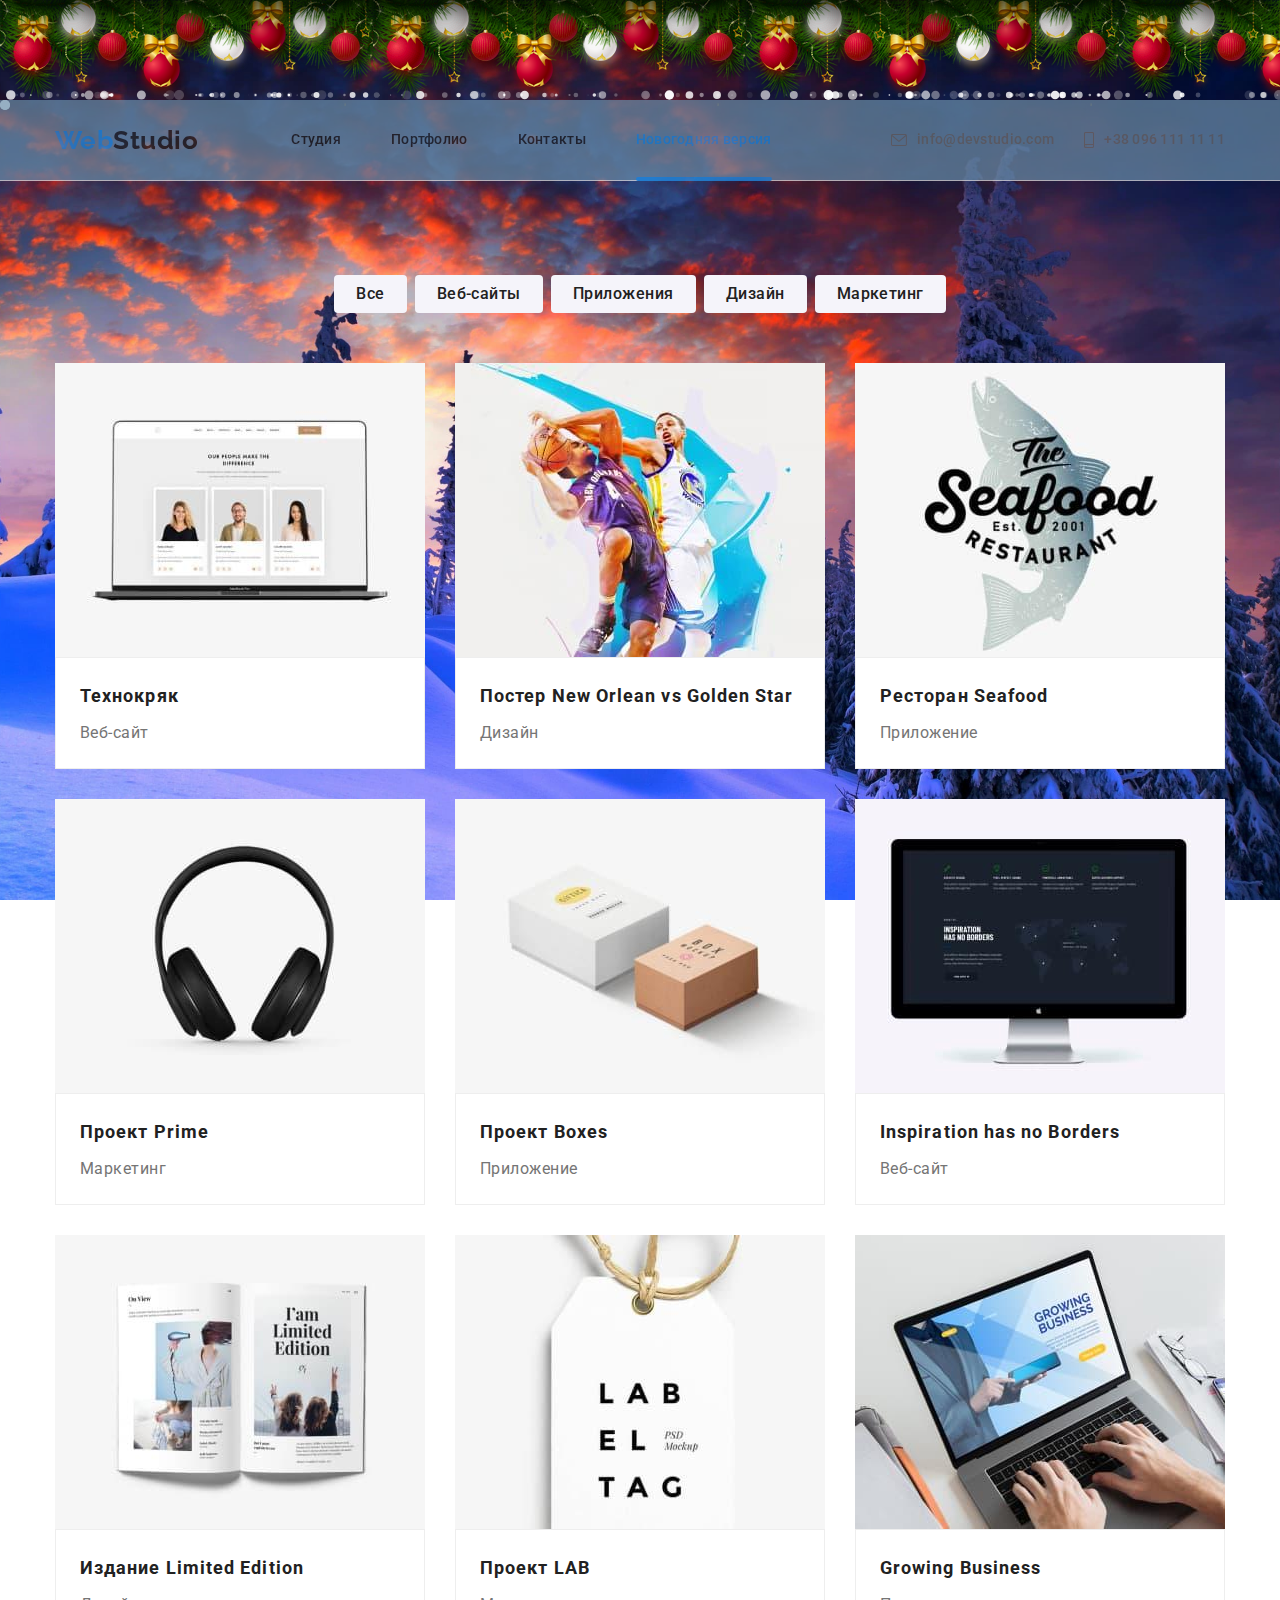
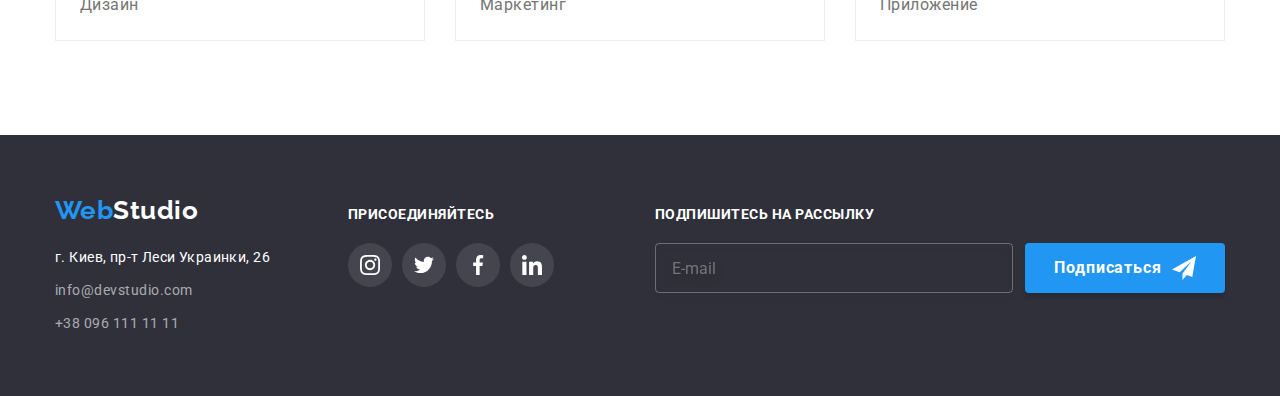
==== commit f04d76d9: "adds snow" ====
--- a/newyear-garland.html
+++ b/newyear-garland.html
@@ -151,7 +151,206 @@
 	</i>
 	</div>
 </div>
-
+<div class="snow"></div>
+<div class="snow"></div>
+<div class="snow"></div>
+<div class="snow"></div>
+<div class="snow"></div>
+<div class="snow"></div>
+<div class="snow"></div>
+<div class="snow"></div>
+<div class="snow"></div>
+<div class="snow"></div>
+<div class="snow"></div>
+<div class="snow"></div>
+<div class="snow"></div>
+<div class="snow"></div>
+<div class="snow"></div>
+<div class="snow"></div>
+<div class="snow"></div>
+<div class="snow"></div>
+<div class="snow"></div>
+<div class="snow"></div>
+<div class="snow"></div>
+<div class="snow"></div>
+<div class="snow"></div>
+<div class="snow"></div>
+<div class="snow"></div>
+<div class="snow"></div>
+<div class="snow"></div>
+<div class="snow"></div>
+<div class="snow"></div>
+<div class="snow"></div>
+<div class="snow"></div>
+<div class="snow"></div>
+<div class="snow"></div>
+<div class="snow"></div>
+<div class="snow"></div>
+<div class="snow"></div>
+<div class="snow"></div>
+<div class="snow"></div>
+<div class="snow"></div>
+<div class="snow"></div>
+<div class="snow"></div>
+<div class="snow"></div>
+<div class="snow"></div>
+<div class="snow"></div>
+<div class="snow"></div>
+<div class="snow"></div>
+<div class="snow"></div>
+<div class="snow"></div>
+<div class="snow"></div>
+<div class="snow"></div>
+<div class="snow"></div>
+<div class="snow"></div>
+<div class="snow"></div>
+<div class="snow"></div>
+<div class="snow"></div>
+<div class="snow"></div>
+<div class="snow"></div>
+<div class="snow"></div>
+<div class="snow"></div>
+<div class="snow"></div>
+<div class="snow"></div>
+<div class="snow"></div>
+<div class="snow"></div>
+<div class="snow"></div>
+<div class="snow"></div>
+<div class="snow"></div>
+<div class="snow"></div>
+<div class="snow"></div>
+<div class="snow"></div>
+<div class="snow"></div>
+<div class="snow"></div>
+<div class="snow"></div>
+<div class="snow"></div>
+<div class="snow"></div>
+<div class="snow"></div>
+<div class="snow"></div>
+<div class="snow"></div>
+<div class="snow"></div>
+<div class="snow"></div>
+<div class="snow"></div>
+<div class="snow"></div>
+<div class="snow"></div>
+<div class="snow"></div>
+<div class="snow"></div>
+<div class="snow"></div>
+<div class="snow"></div>
+<div class="snow"></div>
+<div class="snow"></div>
+<div class="snow"></div>
+<div class="snow"></div>
+<div class="snow"></div>
+<div class="snow"></div>
+<div class="snow"></div>
+<div class="snow"></div>
+<div class="snow"></div>
+<div class="snow"></div>
+<div class="snow"></div>
+<div class="snow"></div>
+<div class="snow"></div>
+<div class="snow"></div>
+<div class="snow"></div>
+<div class="snow"></div>
+<div class="snow"></div>
+<div class="snow"></div>
+<div class="snow"></div>
+<div class="snow"></div>
+<div class="snow"></div>
+<div class="snow"></div>
+<div class="snow"></div>
+<div class="snow"></div>
+<div class="snow"></div>
+<div class="snow"></div>
+<div class="snow"></div>
+<div class="snow"></div>
+<div class="snow"></div>
+<div class="snow"></div>
+<div class="snow"></div>
+<div class="snow"></div>
+<div class="snow"></div>
+<div class="snow"></div>
+<div class="snow"></div>
+<div class="snow"></div>
+<div class="snow"></div>
+<div class="snow"></div>
+<div class="snow"></div>
+<div class="snow"></div>
+<div class="snow"></div>
+<div class="snow"></div>
+<div class="snow"></div>
+<div class="snow"></div>
+<div class="snow"></div>
+<div class="snow"></div>
+<div class="snow"></div>
+<div class="snow"></div>
+<div class="snow"></div>
+<div class="snow"></div>
+<div class="snow"></div>
+<div class="snow"></div>
+<div class="snow"></div>
+<div class="snow"></div>
+<div class="snow"></div>
+<div class="snow"></div>
+<div class="snow"></div>
+<div class="snow"></div>
+<div class="snow"></div>
+<div class="snow"></div>
+<div class="snow"></div>
+<div class="snow"></div>
+<div class="snow"></div>
+<div class="snow"></div>
+<div class="snow"></div>
+<div class="snow"></div>
+<div class="snow"></div>
+<div class="snow"></div>
+<div class="snow"></div>
+<div class="snow"></div>
+<div class="snow"></div>
+<div class="snow"></div>
+<div class="snow"></div>
+<div class="snow"></div>
+<div class="snow"></div>
+<div class="snow"></div>
+<div class="snow"></div>
+<div class="snow"></div>
+<div class="snow"></div>
+<div class="snow"></div>
+<div class="snow"></div>
+<div class="snow"></div>
+<div class="snow"></div>
+<div class="snow"></div>
+<div class="snow"></div>
+<div class="snow"></div>
+<div class="snow"></div>
+<div class="snow"></div>
+<div class="snow"></div>
+<div class="snow"></div>
+<div class="snow"></div>
+<div class="snow"></div>
+<div class="snow"></div>
+<div class="snow"></div>
+<div class="snow"></div>
+<div class="snow"></div>
+<div class="snow"></div>
+<div class="snow"></div>
+<div class="snow"></div>
+<div class="snow"></div>
+<div class="snow"></div>
+<div class="snow"></div>
+<div class="snow"></div>
+<div class="snow"></div>
+<div class="snow"></div>
+<div class="snow"></div>
+<div class="snow"></div>
+<div class="snow"></div>
+<div class="snow"></div>
+<div class="snow"></div>
+<div class="snow"></div>
+<div class="snow"></div>
+<div class="snow"></div>
+<div class="snow"></div>
    <!-- Шапка сайта -->
    <header class="header">
 	<div class="container header-container">
--- a/css/main.min.css
+++ b/css/main.min.css
@@ -1 +1 @@
-.visually-hidden{position:absolute;white-space:nowrap;width:1px;height:1px;overflow:hidden;border:0;padding:0;clip:rect(0 0 0 0);-webkit-clip-path:inset(50%);clip-path:inset(50%);margin:-1px}body{font-family:"Roboto",sans-serif;letter-spacing:.03em;color:#757575;background-color:#fff}body,h1,h2,h3,h4,p,ul,li{margin:0}ul{padding:0}button{cursor:pointer}img{display:block;max-width:100%}.list{list-style-type:none}.link{text-decoration:none}.link{text-decoration:none;font-weight:500;font-size:14px;line-height:1.14;letter-spacing:.02em;color:#212121;-webkit-transition-property:color;transition-property:color;-webkit-transition-duration:250ms;transition-duration:250ms;-webkit-transition-timing-function:cubic-bezier(0.4, 0, 0.2, 1);transition-timing-function:cubic-bezier(0.4, 0, 0.2, 1)}.link:hover,.link:focus{color:#2196f3}.container{width:1200px;margin:0 auto;padding-left:15px;padding-right:15px}.section__title{font-weight:700;font-size:36px;line-height:1.16;text-align:center;color:#212121}.button{display:block;min-width:200px;height:50px;background-color:#2196f3;-webkit-box-shadow:0px 4px 4px rgba(0,0,0,.15);box-shadow:0px 4px 4px rgba(0,0,0,.15);border-radius:4px;border-style:none;font-weight:700;font-size:16px;line-height:1.88;text-align:center;letter-spacing:.06em;color:#fff;-webkit-transition:background-color 250ms cubic-bezier(0.4, 0, 0.2, 1);transition:background-color 250ms cubic-bezier(0.4, 0, 0.2, 1)}.button:hover,.button:focus{background-color:#188ce8}.logo{font-family:Raleway,sans-serif;font-weight:700;font-size:26px;line-height:1.19;text-decoration:none}.logo-web{color:#2196f3}.header__logo{color:#212121;margin-right:93px;padding-top:24px;padding-bottom:24px}.social-list{display:-webkit-box;display:-ms-flexbox;display:flex;-webkit-box-pack:center;-ms-flex-pack:center;justify-content:center;-webkit-box-align:center;-ms-flex-align:center;align-items:center}.social-list__item{width:44px;height:44px;margin-right:10px}.social-list__item:last-child{margin-right:0}.social-list__link{width:100%;height:100%;display:-webkit-box;display:-ms-flexbox;display:flex;-webkit-box-pack:center;-ms-flex-pack:center;justify-content:center;-webkit-box-align:center;-ms-flex-align:center;align-items:center;border-radius:50%;background-color:#fff;-webkit-transition:background-color 250ms cubic-bezier(0.4, 0, 0.2, 1);transition:background-color 250ms cubic-bezier(0.4, 0, 0.2, 1)}.social-list__link:hover,.social-list__link:focus{background-color:#2196f3}.social-list__icon{width:20px;height:20px;fill:#afb1b8;-webkit-transition:fill 250ms cubic-bezier(0.4, 0, 0.2, 1);transition:fill 250ms cubic-bezier(0.4, 0, 0.2, 1)}.social-list__link:hover .social-list__icon,.social-list__link:focus .social-list__icon{fill:#fff}.footer__logo{display:block;margin-bottom:20px;text-decoration:none;color:#fff}.footer__contacts{margin-right:70px}.footer__adress{text-decoration:none;font-style:normal;font-size:14px;line-height:1.71;letter-spacing:.03em;color:#fff}.footer__contact{display:block;margin-top:9px;text-decoration:none;font-size:14px;line-height:1.71;color:rgba(255,255,255,.6)}.footer__invite:nth-child(2){margin-right:93px}.invite__text{display:block;margin-bottom:20px;font-weight:700;font-size:14px;line-height:1.14;text-transform:uppercase;color:#fff}.footer-social{display:-webkit-box;display:-ms-flexbox;display:flex;-webkit-box-pack:center;-ms-flex-pack:center;justify-content:center;-webkit-box-align:center;-ms-flex-align:center;align-items:center}.footer-social__item{width:44px;height:44px;margin-right:10px}.footer-social__item:last-child{margin-right:0}.footer-social__link{width:100%;height:100%;display:-webkit-box;display:-ms-flexbox;display:flex;-webkit-box-pack:center;-ms-flex-pack:center;justify-content:center;-webkit-box-align:center;-ms-flex-align:center;align-items:center;border-radius:50%;background:rgba(255,255,255,.1);-webkit-transition:background-color 250ms cubic-bezier(0.4, 0, 0.2, 1);transition:background-color 250ms cubic-bezier(0.4, 0, 0.2, 1)}.footer-social__link:hover,.footer-social__link:focus{background-color:#2196f3}.footer-social__icon{width:20px;height:20px;fill:#fff}.form-invite{display:-webkit-box;display:-ms-flexbox;display:flex}.form-invite__button{display:-webkit-inline-box;display:-ms-inline-flexbox;display:inline-flex;-webkit-box-pack:center;-ms-flex-pack:center;justify-content:center;-webkit-box-align:center;-ms-flex-align:center;align-items:center}.form-invite__button::after{content:"";margin-left:10px;width:24px;height:24px;background-image:url(../images/icon-send.svg)}.form-invite__input{width:358px;height:50px;padding:15px 16px;margin-right:12px;font-size:16px;line-height:1.25;color:rgba(255,255,255,.6);background-color:inherit;border:1px solid rgba(255,255,255,.3);-webkit-filter:drop-shadow(0px 4px 4px rgba(0, 0, 0, 0.15));filter:drop-shadow(0px 4px 4px rgba(0, 0, 0, 0.15));border-radius:4px}.backdrop{position:fixed;top:0;left:0;width:100vw;height:100vh;background-color:rgba(0,0,0,.2);visibility:visible;opacity:1;-webkit-transition:opacity 250ms cubic-bezier(0.4, 0, 0.2, 1),visibility 250ms cubic-bezier(0.4, 0, 0.2, 1);transition:opacity 250ms cubic-bezier(0.4, 0, 0.2, 1),visibility 250ms cubic-bezier(0.4, 0, 0.2, 1)}.backdrop.is-hidden{visibility:hidden;opacity:0;pointer-events:none}.modal{position:absolute;top:50%;left:50%;min-width:528px;min-height:581px;padding:40px;background-color:#fff;-webkit-box-shadow:0px 1px 3px rgba(0,0,0,.12),0px 1px 1px rgba(0,0,0,.14),0px 2px 1px rgba(0,0,0,.2);box-shadow:0px 1px 3px rgba(0,0,0,.12),0px 1px 1px rgba(0,0,0,.14),0px 2px 1px rgba(0,0,0,.2);border-radius:4px;-webkit-transform:translate(-50%, -50%) scale(1);transform:translate(-50%, -50%) scale(1);-webkit-transition:-webkit-transform 250ms cubic-bezier(0.4, 0, 0.2, 1);transition:-webkit-transform 250ms cubic-bezier(0.4, 0, 0.2, 1);transition:transform 250ms cubic-bezier(0.4, 0, 0.2, 1);transition:transform 250ms cubic-bezier(0.4, 0, 0.2, 1), -webkit-transform 250ms cubic-bezier(0.4, 0, 0.2, 1)}.btn-close{position:absolute;top:8px;right:8px;display:-webkit-box;display:-ms-flexbox;display:flex;-webkit-box-pack:center;-ms-flex-pack:center;justify-content:center;-webkit-box-align:center;-ms-flex-align:center;align-items:center;width:30px;height:30px;background-color:#fff;border:1px solid rgba(0,0,0,.1);border-radius:50%;-webkit-transition:fill 250ms cubic-bezier(0.4, 0, 0.2, 1);transition:fill 250ms cubic-bezier(0.4, 0, 0.2, 1)}.btn-close:hover .btn-close__icon,.btn-close:focus .btn-close__icon{fill:#2196f3}.btn-close__icon{fill:#000;width:18px;height:18px}.form__title{display:block;margin-bottom:12px;font-weight:700;font-size:20px;line-height:1.15;text-align:center;color:#212121}.form__field{display:-webkit-box;display:-ms-flexbox;display:flex;-webkit-box-orient:vertical;-webkit-box-direction:normal;-ms-flex-direction:column;flex-direction:column;margin-bottom:10px}.form__field:nth-child(5){margin-bottom:20px}.form__label{margin-bottom:4px;font-size:12px;line-height:1.17;letter-spacing:.01em}.form__box{position:relative}.form__input{width:100%;padding:11px 42px;border:1px solid rgba(33,33,33,.2);border-radius:4px;-webkit-transition:border-color 250ms cubic-bezier(0.4, 0, 0.2, 1);transition:border-color 250ms cubic-bezier(0.4, 0, 0.2, 1)}.form__input:focus,.form__input:hover{outline:none;border-color:#2196f3}.form__icon{position:absolute;width:18px;height:18px;left:12px;top:50%;-webkit-transform:translateY(-50%);transform:translateY(-50%);-webkit-transition:fill 250ms cubic-bezier(0.4, 0, 0.2, 1);transition:fill 250ms cubic-bezier(0.4, 0, 0.2, 1)}.form__input:hover+.form__icon,.form__input:focus+.form__icon{fill:#2196f3}.form__message{width:100%;height:120px;padding:12px 16px;border:1px solid rgba(33,33,33,.2);border-radius:4px;resize:none;-webkit-transition:border-color 250ms cubic-bezier(0.4, 0, 0.2, 1);transition:border-color 250ms cubic-bezier(0.4, 0, 0.2, 1)}.form__message:hover,.form__message:focus{outline:none;border-color:#2196f3}.form__message::-webkit-input-placeholder{font-size:12px;line-height:1.17;letter-spacing:.01em;color:rgba(117,117,117,.5)}.form__message::-moz-placeholder{font-size:12px;line-height:1.17;letter-spacing:.01em;color:rgba(117,117,117,.5)}.form__message:-ms-input-placeholder{font-size:12px;line-height:1.17;letter-spacing:.01em;color:rgba(117,117,117,.5)}.form__message::-ms-input-placeholder{font-size:12px;line-height:1.17;letter-spacing:.01em;color:rgba(117,117,117,.5)}.form__message::placeholder{font-size:12px;line-height:1.17;letter-spacing:.01em;color:rgba(117,117,117,.5)}.checkbox__label{display:-webkit-box;display:-ms-flexbox;display:flex;-webkit-box-pack:center;-ms-flex-pack:center;justify-content:center;-webkit-box-align:center;-ms-flex-align:center;align-items:center;margin-bottom:30px;font-size:14px;line-height:1.71px}.checkbox__label::before{content:"";display:block;width:16px;height:15px;margin-right:8px;background-image:url(../images/checkbox-off.svg);cursor:pointer}.checkbox__input:checked+.checkbox__label::before{background-image:url(../images/icon-check.svg)}.form__policy{position:relative;font-size:14px;line-height:1.71;text-decoration:none;color:#2196f3}.form__policy::after{content:"";position:absolute;left:0;bottom:3px;width:100%;height:1px;background-color:#2196f3}.form-button{margin:0 auto}.header{border-bottom:1px solid #ececec}.header-container{display:-webkit-box;display:-ms-flexbox;display:flex}.nav{display:-webkit-box;display:-ms-flexbox;display:flex;-webkit-box-pack:center;-ms-flex-pack:center;justify-content:center;-webkit-box-align:center;-ms-flex-align:center;align-items:center}.nav__list{display:-webkit-box;display:-ms-flexbox;display:flex}.nav__item:not(:last-child){margin-right:50px}.nav__link{display:block;padding-top:32px;padding-bottom:32px;text-decoration:none;font-weight:500;font-size:14px;line-height:1.14;letter-spacing:.02em;color:#212121;-webkit-transition:color 250ms cubic-bezier(0.4, 0, 0.2, 1);transition:color 250ms cubic-bezier(0.4, 0, 0.2, 1)}.nav__link:hover,.nav__link:focus{color:#2196f3}.current{position:relative;color:#2196f3}.current::after{content:"";position:absolute;left:0;bottom:-1px;display:block;width:100%;height:4px;background-color:#2196f3;border-radius:2px}.contact__list{display:-webkit-box;display:-ms-flexbox;display:flex;margin-left:auto}.contact__item:not(:last-child){margin-right:30px}.contact__link{display:-webkit-box;display:-ms-flexbox;display:flex;-webkit-box-pack:center;-ms-flex-pack:center;justify-content:center;-webkit-box-align:center;-ms-flex-align:center;align-items:center;color:#757575;padding-top:32px;padding-bottom:32px}.contact__icon.envelope{width:16px;height:12px;margin-right:10px;fill:currentColor}.contact__icon.smartphone{width:10px;height:16px;margin-right:10px;fill:currentColor}.contact__icon{-webkit-transition:fill 250ms cubic-bezier(0.4, 0, 0.2, 1);transition:fill 250ms cubic-bezier(0.4, 0, 0.2, 1)}.contact__link:hover .contact__icon,.contact__link:focus .contact__icon,.contact__link:hover .contact__icon,.contact__link:focus .contact__icon{fill:#2196f3}.gallery-grid{background-image:-webkit-gradient(linear, left bottom, left top, color-stop(60%, #ffffff), color-stop(40%, #fff5f6));background-image:linear-gradient(to top, #ffffff 60%, #fff5f6 40%)}.wrapper-gallery{display:grid;width:1010px;height:600px;margin:0 auto;grid-template-columns:1fr 1fr 285px 1fr 1fr 1fr;grid-column-gap:7px;grid-row-gap:7px}.wrapper-gallery__element{display:-webkit-box;display:-ms-flexbox;display:flex;-webkit-box-align:center;-ms-flex-align:center;align-items:center;-webkit-box-pack:center;-ms-flex-pack:center;justify-content:center;-webkit-transform:scale(1);transform:scale(1)}.wrapper-gallery__element:hover,.wrapper-gallery__element:focus{z-index:2;-webkit-transform:scale(1.2);transform:scale(1.2);-webkit-transition:-webkit-transform .25s cubic-bezier(0.4, 0, 0.2, 1);transition:-webkit-transform .25s cubic-bezier(0.4, 0, 0.2, 1);transition:transform .25s cubic-bezier(0.4, 0, 0.2, 1);transition:transform .25s cubic-bezier(0.4, 0, 0.2, 1), -webkit-transform .25s cubic-bezier(0.4, 0, 0.2, 1)}.wrapper-gallery__element--1{grid-column-start:1;grid-column-end:2;grid-row-start:1;grid-row-end:3}.wrapper-gallery__element--6{grid-column-start:6;grid-column-end:7;grid-row-start:1;grid-row-end:3}.wrapper-gallery__element--top{-webkit-box-align:end;-ms-flex-align:end;align-items:end}.wrapper-gallery__element--bottom{-webkit-box-align:start;-ms-flex-align:start;align-items:start}.wrapper-gallery__element--5{display:block;margin-top:90%}.wrapper-gallery__element--10{display:block;margin-top:-25%}.wrapper-gallery__img{border-radius:20px;overflow:hidden}.gallery-grid-2{background-image:-webkit-gradient(linear, left bottom, left top, color-stop(60%, #ffffff), color-stop(40%, #fff5f6));background-image:linear-gradient(to top, #ffffff 60%, #fff5f6 40%);width:100%}.wrapper-gallery-2{display:grid;grid-template-columns:repeat(7, 1fr);grid-column-gap:7px;grid-row-gap:7px}.wrapper-gallery-2__element{-webkit-transform:scale(1);transform:scale(1);-webkit-transition:scale .5s cubic-bezier(0.4, 0, 0.2, 1);transition:scale .5s cubic-bezier(0.4, 0, 0.2, 1)}.wrapper-gallery-2__element:hover,.wrapper-gallery-2__element:focus{z-index:2}@-webkit-keyframes appearance{0%{opacity:0}100%{opacity:1}}@keyframes appearance{0%{opacity:0}100%{opacity:1}}@-webkit-keyframes scale{0%{-webkit-transform:scale(0.25);transform:scale(0.25)}100%{-webkit-transform:scale(1);transform:scale(1)}}@keyframes scale{0%{-webkit-transform:scale(0.25);transform:scale(0.25)}100%{-webkit-transform:scale(1);transform:scale(1)}}.wrapper-gallery-2__img{display:block;width:100%;height:auto;border-radius:20%;overflow:hidden;-webkit-animation-name:appearance,scale;animation-name:appearance,scale;-webkit-animation-duration:2s;animation-duration:2s;-webkit-animation-timing-function:cubic-bezier(0.4, 0, 0.2, 1);animation-timing-function:cubic-bezier(0.4, 0, 0.2, 1);-webkit-transition:-webkit-transform 250ms cubic-bezier(0.4, 0, 0.2, 1);transition:-webkit-transform 250ms cubic-bezier(0.4, 0, 0.2, 1);transition:transform 250ms cubic-bezier(0.4, 0, 0.2, 1);transition:transform 250ms cubic-bezier(0.4, 0, 0.2, 1), -webkit-transform 250ms cubic-bezier(0.4, 0, 0.2, 1)}.wrapper-gallery-2__img:hover,.wrapper-gallery-2__img:focus{z-index:2;-webkit-transform:scale(1.2);transform:scale(1.2);-webkit-transition:-webkit-transform .5s cubic-bezier(0.4, 0, 0.2, 1);transition:-webkit-transform .5s cubic-bezier(0.4, 0, 0.2, 1);transition:transform .5s cubic-bezier(0.4, 0, 0.2, 1);transition:transform .5s cubic-bezier(0.4, 0, 0.2, 1), -webkit-transform .5s cubic-bezier(0.4, 0, 0.2, 1)}.wrapper-gallery-2__element--3{grid-column-start:3;grid-column-end:5;grid-row-start:1;grid-row-end:7}.wrapper-gallery-2__element--5,.wrapper-gallery-2__element--10{grid-column-start:6;grid-column-end:7}.wrapper-gallery-2__element--5{grid-row-start:2;grid-row-end:5}.wrapper-gallery-2__element--2,.wrapper-gallery-2__element--4{grid-row-start:3;grid-row-end:6}.wrapper-gallery-2__element--2,.wrapper-gallery-2__element--7{grid-column-start:2;grid-column-end:3}.wrapper-gallery-2__element--4,.wrapper-gallery-2__element--9{grid-column-start:5;grid-column-end:6}.wrapper-gallery-2__element--1,.wrapper-gallery-2__element--6{grid-row-start:4;grid-row-end:7}.wrapper-gallery-2__element--6{grid-column-start:7;grid-column-end:8}.wrapper-gallery-2__element--7,.wrapper-gallery-2__element--9{grid-row-start:6;grid-row-end:9}.wrapper-gallery-2__element--10{grid-row-start:5;grid-row-end:8}.wrapper-gallery-2__element--7,.wrapper-gallery-2__element--8,.wrapper-gallery-2__element--9{grid-row-start:6;grid-row-end:9}.wrapper-gallery-2__element--8{grid-column-start:3;grid-column-end:4;grid-row-start:7;grid-row-end:10}.section-hero{max-width:1600px;margin-right:auto;margin-left:auto;padding-top:200px;padding-bottom:200px;background-color:#2f303a;background-image:-webkit-gradient(linear, left top, right top, from(rgba(47, 48, 58, 0.4)), color-stop(40%, rgba(47, 48, 58, 0.4))),url("../images/bg-Img.jpg");background-image:linear-gradient(to right, rgba(47, 48, 58, 0.4), rgba(47, 48, 58, 0.4) 40%),url("../images/bg-Img.jpg");background-repeat:no-repeat;background-position:center;background-size:cover}.hero__title{width:696px;margin-left:auto;margin-right:auto;margin-bottom:30px;text-align:center;font-weight:900;font-size:44px;line-height:1.36;letter-spacing:.06em;text-transform:uppercase;color:#fff}.hero__button{margin-left:auto;margin-right:auto}.section-features{padding-top:94px}.features__list{display:-webkit-box;display:-ms-flexbox;display:flex;-ms-flex-wrap:wrap;flex-wrap:wrap;margin-left:-30px}.features__item{-ms-flex-preferred-size:calc(100% / 4 - 30px);flex-basis:calc(100% / 4 - 30px);margin-left:30px}.features__image{width:270px;height:120px;display:-webkit-box;display:-ms-flexbox;display:flex;-webkit-box-pack:center;-ms-flex-pack:center;justify-content:center;-webkit-box-align:center;-ms-flex-align:center;align-items:center;background-color:#f5f4fa}.features__icon{width:70px;height:70px}.features__title{margin-bottom:10px;padding-top:30px;font-weight:700;font-size:14px;line-height:1.14;text-transform:uppercase;color:#212121}.features__descr{font-size:14px;line-height:1.71}.section-works{padding-top:94px;padding-bottom:94px}.works__title{margin-bottom:50px}.works__list{display:-webkit-box;display:-ms-flexbox;display:flex;-ms-flex-wrap:wrap;flex-wrap:wrap;margin-left:-30px}.works__item{position:relative;-ms-flex-preferred-size:calc(100% / 3 - 30px);flex-basis:calc(100% / 3 - 30px);margin-left:30px}.works__decs{position:absolute;width:370px;height:70px;left:0;bottom:0;display:-webkit-box;display:-ms-flexbox;display:flex;-webkit-box-pack:center;-ms-flex-pack:center;justify-content:center;-webkit-box-align:center;-ms-flex-align:center;align-items:center;background-color:rgba(47,48,58,.8);font-weight:700;font-size:14px;line-height:1.14;text-align:center;text-transform:uppercase;color:#fff}.section-teem{padding-top:94px;padding-bottom:94px;background-color:#f5f4fa}.section-teem__title{margin-bottom:50px}.team__grid{display:-webkit-box;display:-ms-flexbox;display:flex;-ms-flex-wrap:wrap;flex-wrap:wrap;margin-left:-30px}.grid__item{-ms-flex-preferred-size:calc(100% / 4 - 30px);flex-basis:calc(100% / 4 - 30px);margin-left:30px;-webkit-box-shadow:0px 1px 3px rgba(0,0,0,.12),0px 1px 1px rgba(0,0,0,.14),0px 2px 1px rgba(0,0,0,.2);box-shadow:0px 1px 3px rgba(0,0,0,.12),0px 1px 1px rgba(0,0,0,.14),0px 2px 1px rgba(0,0,0,.2);border-radius:0px 0px 4px 4px}.grid__desc{padding-top:30px;padding-bottom:30px;background-color:#fff}.team__title{margin-bottom:10px;font-weight:500;font-size:16px;line-height:1.19;text-align:center;color:#212121}.team__desc{margin-bottom:16px;font-size:16px;line-height:1.19;text-align:center;color:#757575}.section-clients{padding-top:94px;padding-bottom:94px}.section-clients__title{margin-bottom:50px}.clients__list{display:-webkit-box;display:-ms-flexbox;display:flex;margin-left:-30px}.clients__item{-ms-flex-preferred-size:calc(100% / 6 - 30px);flex-basis:calc(100% / 6 - 30px);margin-left:30px;height:92px}.clients__link{display:-webkit-box;display:-ms-flexbox;display:flex;-webkit-box-pack:center;-ms-flex-pack:center;justify-content:center;-webkit-box-align:center;-ms-flex-align:center;align-items:center;width:100%;height:100%;border:1px solid #afb1b8;border-radius:4px;-webkit-transition:border 250ms cubic-bezier(0.4, 0, 0.2, 1);transition:border 250ms cubic-bezier(0.4, 0, 0.2, 1)}.clients__link:hover,.clients__link:focus{border:1px solid #2196f3}.clients__icon{width:106px;height:60px;fill:#afb1b8;-webkit-transition:fill 250ms cubic-bezier(0.4, 0, 0.2, 1);transition:fill 250ms cubic-bezier(0.4, 0, 0.2, 1)}.clients__link:hover .clients__icon,.clients__link:focus .clients__icon{fill:#2196f3}.section-footer{padding-top:60px;padding-bottom:60px;background-color:#2f303a}.footer-container{display:-webkit-box;display:-ms-flexbox;display:flex;-webkit-box-pack:justify;-ms-flex-pack:justify;justify-content:space-between;-webkit-box-align:baseline;-ms-flex-align:baseline;align-items:baseline}.section-portfolio{padding-top:94px;padding-bottom:94px}.portfolio__filter{display:-webkit-box;display:-ms-flexbox;display:flex;-webkit-box-pack:center;-ms-flex-pack:center;justify-content:center;-webkit-box-align:center;-ms-flex-align:center;align-items:center;margin-bottom:50px}.filter__item:not(:last-child){margin-right:8px}.filter__button{padding:6px 22px;font-weight:500;font-size:16px;line-height:1.63;text-align:center;letter-spacing:.03em;border-radius:4px;border-style:none;background:#f5f4fa;color:#212121;-webkit-transition-property:background-color,color,-webkit-box-shadow;transition-property:background-color,color,-webkit-box-shadow;transition-property:background-color,box-shadow,color;transition-property:background-color,box-shadow,color,-webkit-box-shadow;-webkit-transition-duration:250ms;transition-duration:250ms;-webkit-transition-timing-function:cubic-bezier(0.4, 0, 0.2, 1);transition-timing-function:cubic-bezier(0.4, 0, 0.2, 1)}.filter__button:hover,.filter__button:focus{background-color:#2196f3;-webkit-box-shadow:0px 3px 1px rgba(0,0,0,.1),0px 1px 2px rgba(0,0,0,.08),0px 2px 2px rgba(0,0,0,.12);box-shadow:0px 3px 1px rgba(0,0,0,.1),0px 1px 2px rgba(0,0,0,.08),0px 2px 2px rgba(0,0,0,.12);color:#fff}.portfolio__list{display:-webkit-box;display:-ms-flexbox;display:flex;-ms-flex-wrap:wrap;flex-wrap:wrap;margin-left:-30px;margin-bottom:-30px}.portfolio__item{-ms-flex-preferred-size:calc(100% / 3 - 30px);flex-basis:calc(100% / 3 - 30px);margin-left:30px;margin-bottom:30px}.portfolio__link{display:block;text-decoration:none;-webkit-transition:-webkit-box-shadow 250ms cubic-bezier(0.4, 0, 0.2, 1);transition:-webkit-box-shadow 250ms cubic-bezier(0.4, 0, 0.2, 1);transition:box-shadow 250ms cubic-bezier(0.4, 0, 0.2, 1);transition:box-shadow 250ms cubic-bezier(0.4, 0, 0.2, 1), -webkit-box-shadow 250ms cubic-bezier(0.4, 0, 0.2, 1)}.portfolio__link:hover,.portfolio__link:focus{-webkit-box-shadow:0px 1px 1px rgba(0,0,0,.12),0px 4px 4px rgba(0,0,0,.06),1px 4px 6px rgba(0,0,0,.16);box-shadow:0px 1px 1px rgba(0,0,0,.12),0px 4px 4px rgba(0,0,0,.06),1px 4px 6px rgba(0,0,0,.16)}.portfolio__card{border:1px solid #eee;padding:20px 24px}.portfolio__box{position:relative}.portfolio__desc{position:absolute;width:100%;height:100%;top:50%;left:0;display:-webkit-box;display:-ms-flexbox;display:flex;-webkit-box-pack:center;-ms-flex-pack:center;justify-content:center;-webkit-box-align:center;-ms-flex-align:center;align-items:center;padding-left:24px;padding-right:24px;background-color:rgba(33,150,243,.9);font-size:18px;line-height:1.56;color:#fff;opacity:0;-webkit-transition:opacity 250ms cubic-bezier(0.4, 0, 0.2, 1),top 250ms cubic-bezier(0.4, 0, 0.2, 1);transition:opacity 250ms cubic-bezier(0.4, 0, 0.2, 1),top 250ms cubic-bezier(0.4, 0, 0.2, 1)}.portfolio__link:focus .portfolio__desc,.portfolio__link:hover .portfolio__desc{opacity:1;top:0;left:0}.portfolio__name{margin-bottom:4px;font-weight:700;font-size:18px;line-height:2;letter-spacing:.06em;color:#212121}.portfolio__text{font-size:16px;line-height:1.88;color:#757575}/*# sourceMappingURL=main.min.css.map */+.visually-hidden{position:absolute;white-space:nowrap;width:1px;height:1px;overflow:hidden;border:0;padding:0;clip:rect(0 0 0 0);-webkit-clip-path:inset(50%);clip-path:inset(50%);margin:-1px}body{font-family:"Roboto",sans-serif;letter-spacing:.03em;color:#757575;background-color:#fff}body,h1,h2,h3,h4,p,ul,li{margin:0}ul{padding:0}button{cursor:pointer}img{display:block;max-width:100%}.list{list-style-type:none}.link{text-decoration:none}.link{text-decoration:none;font-weight:500;font-size:14px;line-height:1.14;letter-spacing:.02em;color:#212121;-webkit-transition-property:color;transition-property:color;-webkit-transition-duration:250ms;transition-duration:250ms;-webkit-transition-timing-function:cubic-bezier(0.4, 0, 0.2, 1);transition-timing-function:cubic-bezier(0.4, 0, 0.2, 1)}.link:hover,.link:focus{color:#2196f3}.container{width:1200px;margin:0 auto;padding-left:15px;padding-right:15px}.section__title{font-weight:700;font-size:36px;line-height:1.16;text-align:center;color:#212121}.button{display:block;min-width:200px;height:50px;background-color:#2196f3;-webkit-box-shadow:0px 4px 4px rgba(0,0,0,.15);box-shadow:0px 4px 4px rgba(0,0,0,.15);border-radius:4px;border-style:none;font-weight:700;font-size:16px;line-height:1.88;text-align:center;letter-spacing:.06em;color:#fff;-webkit-transition:background-color 250ms cubic-bezier(0.4, 0, 0.2, 1);transition:background-color 250ms cubic-bezier(0.4, 0, 0.2, 1)}.button:hover,.button:focus{background-color:#188ce8}.logo{font-family:Raleway,sans-serif;font-weight:700;font-size:26px;line-height:1.19;text-decoration:none}.logo-web{color:#2196f3}.header__logo{color:#212121;margin-right:93px;padding-top:24px;padding-bottom:24px}.social-list{display:-webkit-box;display:-ms-flexbox;display:flex;-webkit-box-pack:center;-ms-flex-pack:center;justify-content:center;-webkit-box-align:center;-ms-flex-align:center;align-items:center}.social-list__item{width:44px;height:44px;margin-right:10px}.social-list__item:last-child{margin-right:0}.social-list__link{width:100%;height:100%;display:-webkit-box;display:-ms-flexbox;display:flex;-webkit-box-pack:center;-ms-flex-pack:center;justify-content:center;-webkit-box-align:center;-ms-flex-align:center;align-items:center;border-radius:50%;background-color:#fff;-webkit-transition:background-color 250ms cubic-bezier(0.4, 0, 0.2, 1);transition:background-color 250ms cubic-bezier(0.4, 0, 0.2, 1)}.social-list__link:hover,.social-list__link:focus{background-color:#2196f3}.social-list__icon{width:20px;height:20px;fill:#afb1b8;-webkit-transition:fill 250ms cubic-bezier(0.4, 0, 0.2, 1);transition:fill 250ms cubic-bezier(0.4, 0, 0.2, 1)}.social-list__link:hover .social-list__icon,.social-list__link:focus .social-list__icon{fill:#fff}.footer__logo{display:block;margin-bottom:20px;text-decoration:none;color:#fff}.footer__contacts{margin-right:70px}.footer__adress{text-decoration:none;font-style:normal;font-size:14px;line-height:1.71;letter-spacing:.03em;color:#fff}.footer__contact{display:block;margin-top:9px;text-decoration:none;font-size:14px;line-height:1.71;color:rgba(255,255,255,.6)}.footer__invite:nth-child(2){margin-right:93px}.invite__text{display:block;margin-bottom:20px;font-weight:700;font-size:14px;line-height:1.14;text-transform:uppercase;color:#fff}.footer-social{display:-webkit-box;display:-ms-flexbox;display:flex;-webkit-box-pack:center;-ms-flex-pack:center;justify-content:center;-webkit-box-align:center;-ms-flex-align:center;align-items:center}.footer-social__item{width:44px;height:44px;margin-right:10px}.footer-social__item:last-child{margin-right:0}.footer-social__link{width:100%;height:100%;display:-webkit-box;display:-ms-flexbox;display:flex;-webkit-box-pack:center;-ms-flex-pack:center;justify-content:center;-webkit-box-align:center;-ms-flex-align:center;align-items:center;border-radius:50%;background:rgba(255,255,255,.1);-webkit-transition:background-color 250ms cubic-bezier(0.4, 0, 0.2, 1);transition:background-color 250ms cubic-bezier(0.4, 0, 0.2, 1)}.footer-social__link:hover,.footer-social__link:focus{background-color:#2196f3}.footer-social__icon{width:20px;height:20px;fill:#fff}.form-invite{display:-webkit-box;display:-ms-flexbox;display:flex}.form-invite__button{display:-webkit-inline-box;display:-ms-inline-flexbox;display:inline-flex;-webkit-box-pack:center;-ms-flex-pack:center;justify-content:center;-webkit-box-align:center;-ms-flex-align:center;align-items:center}.form-invite__button::after{content:"";margin-left:10px;width:24px;height:24px;background-image:url(../images/icon-send.svg)}.form-invite__input{width:358px;height:50px;padding:15px 16px;margin-right:12px;font-size:16px;line-height:1.25;color:rgba(255,255,255,.6);background-color:inherit;border:1px solid rgba(255,255,255,.3);-webkit-filter:drop-shadow(0px 4px 4px rgba(0, 0, 0, 0.15));filter:drop-shadow(0px 4px 4px rgba(0, 0, 0, 0.15));border-radius:4px}.backdrop{position:fixed;top:0;left:0;width:100vw;height:100vh;background-color:rgba(0,0,0,.2);visibility:visible;opacity:1;-webkit-transition:opacity 250ms cubic-bezier(0.4, 0, 0.2, 1),visibility 250ms cubic-bezier(0.4, 0, 0.2, 1);transition:opacity 250ms cubic-bezier(0.4, 0, 0.2, 1),visibility 250ms cubic-bezier(0.4, 0, 0.2, 1)}.backdrop.is-hidden{visibility:hidden;opacity:0;pointer-events:none}.modal{position:absolute;top:50%;left:50%;min-width:528px;min-height:581px;padding:40px;background-color:#fff;-webkit-box-shadow:0px 1px 3px rgba(0,0,0,.12),0px 1px 1px rgba(0,0,0,.14),0px 2px 1px rgba(0,0,0,.2);box-shadow:0px 1px 3px rgba(0,0,0,.12),0px 1px 1px rgba(0,0,0,.14),0px 2px 1px rgba(0,0,0,.2);border-radius:4px;-webkit-transform:translate(-50%, -50%) scale(1);transform:translate(-50%, -50%) scale(1);-webkit-transition:-webkit-transform 250ms cubic-bezier(0.4, 0, 0.2, 1);transition:-webkit-transform 250ms cubic-bezier(0.4, 0, 0.2, 1);transition:transform 250ms cubic-bezier(0.4, 0, 0.2, 1);transition:transform 250ms cubic-bezier(0.4, 0, 0.2, 1), -webkit-transform 250ms cubic-bezier(0.4, 0, 0.2, 1)}.btn-close{position:absolute;top:8px;right:8px;display:-webkit-box;display:-ms-flexbox;display:flex;-webkit-box-pack:center;-ms-flex-pack:center;justify-content:center;-webkit-box-align:center;-ms-flex-align:center;align-items:center;width:30px;height:30px;background-color:#fff;border:1px solid rgba(0,0,0,.1);border-radius:50%;-webkit-transition:fill 250ms cubic-bezier(0.4, 0, 0.2, 1);transition:fill 250ms cubic-bezier(0.4, 0, 0.2, 1)}.btn-close:hover .btn-close__icon,.btn-close:focus .btn-close__icon{fill:#2196f3}.btn-close__icon{fill:#000;width:18px;height:18px}.form__title{display:block;margin-bottom:12px;font-weight:700;font-size:20px;line-height:1.15;text-align:center;color:#212121}.form__field{display:-webkit-box;display:-ms-flexbox;display:flex;-webkit-box-orient:vertical;-webkit-box-direction:normal;-ms-flex-direction:column;flex-direction:column;margin-bottom:10px}.form__field:nth-child(5){margin-bottom:20px}.form__label{margin-bottom:4px;font-size:12px;line-height:1.17;letter-spacing:.01em}.form__box{position:relative}.form__input{width:100%;padding:11px 42px;border:1px solid rgba(33,33,33,.2);border-radius:4px;-webkit-transition:border-color 250ms cubic-bezier(0.4, 0, 0.2, 1);transition:border-color 250ms cubic-bezier(0.4, 0, 0.2, 1)}.form__input:focus,.form__input:hover{outline:none;border-color:#2196f3}.form__icon{position:absolute;width:18px;height:18px;left:12px;top:50%;-webkit-transform:translateY(-50%);transform:translateY(-50%);-webkit-transition:fill 250ms cubic-bezier(0.4, 0, 0.2, 1);transition:fill 250ms cubic-bezier(0.4, 0, 0.2, 1)}.form__input:hover+.form__icon,.form__input:focus+.form__icon{fill:#2196f3}.form__message{width:100%;height:120px;padding:12px 16px;border:1px solid rgba(33,33,33,.2);border-radius:4px;resize:none;-webkit-transition:border-color 250ms cubic-bezier(0.4, 0, 0.2, 1);transition:border-color 250ms cubic-bezier(0.4, 0, 0.2, 1)}.form__message:hover,.form__message:focus{outline:none;border-color:#2196f3}.form__message::-webkit-input-placeholder{font-size:12px;line-height:1.17;letter-spacing:.01em;color:rgba(117,117,117,.5)}.form__message::-moz-placeholder{font-size:12px;line-height:1.17;letter-spacing:.01em;color:rgba(117,117,117,.5)}.form__message:-ms-input-placeholder{font-size:12px;line-height:1.17;letter-spacing:.01em;color:rgba(117,117,117,.5)}.form__message::-ms-input-placeholder{font-size:12px;line-height:1.17;letter-spacing:.01em;color:rgba(117,117,117,.5)}.form__message::placeholder{font-size:12px;line-height:1.17;letter-spacing:.01em;color:rgba(117,117,117,.5)}.checkbox__label{display:-webkit-box;display:-ms-flexbox;display:flex;-webkit-box-pack:center;-ms-flex-pack:center;justify-content:center;-webkit-box-align:center;-ms-flex-align:center;align-items:center;margin-bottom:30px;font-size:14px;line-height:1.71px}.checkbox__label::before{content:"";display:block;width:16px;height:15px;margin-right:8px;background-image:url(../images/checkbox-off.svg);cursor:pointer}.checkbox__input:checked+.checkbox__label::before{background-image:url(../images/icon-check.svg)}.form__policy{position:relative;font-size:14px;line-height:1.71;text-decoration:none;color:#2196f3}.form__policy::after{content:"";position:absolute;left:0;bottom:3px;width:100%;height:1px;background-color:#2196f3}.form-button{margin:0 auto}.header{border-bottom:1px solid #ececec}.header-container{display:-webkit-box;display:-ms-flexbox;display:flex}.nav{display:-webkit-box;display:-ms-flexbox;display:flex;-webkit-box-pack:center;-ms-flex-pack:center;justify-content:center;-webkit-box-align:center;-ms-flex-align:center;align-items:center}.nav__list{display:-webkit-box;display:-ms-flexbox;display:flex}.nav__item:not(:last-child){margin-right:50px}.nav__link{display:block;padding-top:32px;padding-bottom:32px;text-decoration:none;font-weight:500;font-size:14px;line-height:1.14;letter-spacing:.02em;color:#212121;-webkit-transition:color 250ms cubic-bezier(0.4, 0, 0.2, 1);transition:color 250ms cubic-bezier(0.4, 0, 0.2, 1)}.nav__link:hover,.nav__link:focus{color:#2196f3}.current{position:relative;color:#2196f3}.current::after{content:"";position:absolute;left:0;bottom:-1px;display:block;width:100%;height:4px;background-color:#2196f3;border-radius:2px}.contact__list{display:-webkit-box;display:-ms-flexbox;display:flex;margin-left:auto}.contact__item:not(:last-child){margin-right:30px}.contact__link{display:-webkit-box;display:-ms-flexbox;display:flex;-webkit-box-pack:center;-ms-flex-pack:center;justify-content:center;-webkit-box-align:center;-ms-flex-align:center;align-items:center;color:#757575;padding-top:32px;padding-bottom:32px}.contact__icon.envelope{width:16px;height:12px;margin-right:10px;fill:currentColor}.contact__icon.smartphone{width:10px;height:16px;margin-right:10px;fill:currentColor}.contact__icon{-webkit-transition:fill 250ms cubic-bezier(0.4, 0, 0.2, 1);transition:fill 250ms cubic-bezier(0.4, 0, 0.2, 1)}.contact__link:hover .contact__icon,.contact__link:focus .contact__icon,.contact__link:hover .contact__icon,.contact__link:focus .contact__icon{fill:#2196f3}.gallery-grid{background-image:-webkit-gradient(linear, left bottom, left top, color-stop(60%, #ffffff), color-stop(40%, #fff5f6));background-image:linear-gradient(to top, #ffffff 60%, #fff5f6 40%)}.wrapper-gallery{display:grid;width:1010px;height:600px;margin:0 auto;grid-template-columns:1fr 1fr 285px 1fr 1fr 1fr;grid-column-gap:7px;grid-row-gap:7px}.wrapper-gallery__element{display:-webkit-box;display:-ms-flexbox;display:flex;-webkit-box-align:center;-ms-flex-align:center;align-items:center;-webkit-box-pack:center;-ms-flex-pack:center;justify-content:center;-webkit-transform:scale(1);transform:scale(1)}.wrapper-gallery__element:hover,.wrapper-gallery__element:focus{z-index:2;-webkit-transform:scale(1.2);transform:scale(1.2);-webkit-transition:-webkit-transform .25s cubic-bezier(0.4, 0, 0.2, 1);transition:-webkit-transform .25s cubic-bezier(0.4, 0, 0.2, 1);transition:transform .25s cubic-bezier(0.4, 0, 0.2, 1);transition:transform .25s cubic-bezier(0.4, 0, 0.2, 1), -webkit-transform .25s cubic-bezier(0.4, 0, 0.2, 1)}.wrapper-gallery__element--1{grid-column-start:1;grid-column-end:2;grid-row-start:1;grid-row-end:3}.wrapper-gallery__element--6{grid-column-start:6;grid-column-end:7;grid-row-start:1;grid-row-end:3}.wrapper-gallery__element--top{-webkit-box-align:end;-ms-flex-align:end;align-items:end}.wrapper-gallery__element--bottom{-webkit-box-align:start;-ms-flex-align:start;align-items:start}.wrapper-gallery__element--5{display:block;margin-top:90%}.wrapper-gallery__element--10{display:block;margin-top:-25%}.wrapper-gallery__img{border-radius:20px;overflow:hidden}.gallery-grid-2{background-image:-webkit-gradient(linear, left bottom, left top, color-stop(60%, #ffffff), color-stop(40%, #fff5f6));background-image:linear-gradient(to top, #ffffff 60%, #fff5f6 40%);width:100%}.wrapper-gallery-2{display:grid;grid-template-columns:repeat(7, 1fr);grid-column-gap:7px;grid-row-gap:7px}.wrapper-gallery-2__element{-webkit-transform:scale(1);transform:scale(1);-webkit-transition:scale .5s cubic-bezier(0.4, 0, 0.2, 1);transition:scale .5s cubic-bezier(0.4, 0, 0.2, 1)}.wrapper-gallery-2__element:hover,.wrapper-gallery-2__element:focus{z-index:2}@-webkit-keyframes appearance{0%{opacity:0}100%{opacity:1}}@keyframes appearance{0%{opacity:0}100%{opacity:1}}@-webkit-keyframes scale{0%{-webkit-transform:scale(0.25);transform:scale(0.25)}100%{-webkit-transform:scale(1);transform:scale(1)}}@keyframes scale{0%{-webkit-transform:scale(0.25);transform:scale(0.25)}100%{-webkit-transform:scale(1);transform:scale(1)}}.wrapper-gallery-2__img{display:block;width:100%;height:auto;border-radius:20%;overflow:hidden;-webkit-animation-name:appearance,scale;animation-name:appearance,scale;-webkit-animation-duration:2s;animation-duration:2s;-webkit-animation-timing-function:cubic-bezier(0.4, 0, 0.2, 1);animation-timing-function:cubic-bezier(0.4, 0, 0.2, 1);-webkit-transition:-webkit-transform 250ms cubic-bezier(0.4, 0, 0.2, 1);transition:-webkit-transform 250ms cubic-bezier(0.4, 0, 0.2, 1);transition:transform 250ms cubic-bezier(0.4, 0, 0.2, 1);transition:transform 250ms cubic-bezier(0.4, 0, 0.2, 1), -webkit-transform 250ms cubic-bezier(0.4, 0, 0.2, 1)}.wrapper-gallery-2__img:hover,.wrapper-gallery-2__img:focus{z-index:2;-webkit-transform:scale(1.2);transform:scale(1.2);-webkit-transition:-webkit-transform .5s cubic-bezier(0.4, 0, 0.2, 1);transition:-webkit-transform .5s cubic-bezier(0.4, 0, 0.2, 1);transition:transform .5s cubic-bezier(0.4, 0, 0.2, 1);transition:transform .5s cubic-bezier(0.4, 0, 0.2, 1), -webkit-transform .5s cubic-bezier(0.4, 0, 0.2, 1)}.wrapper-gallery-2__element--3{grid-column-start:3;grid-column-end:5;grid-row-start:1;grid-row-end:7}.wrapper-gallery-2__element--5,.wrapper-gallery-2__element--10{grid-column-start:6;grid-column-end:7}.wrapper-gallery-2__element--5{grid-row-start:2;grid-row-end:5}.wrapper-gallery-2__element--2,.wrapper-gallery-2__element--4{grid-row-start:3;grid-row-end:6}.wrapper-gallery-2__element--2,.wrapper-gallery-2__element--7{grid-column-start:2;grid-column-end:3}.wrapper-gallery-2__element--4,.wrapper-gallery-2__element--9{grid-column-start:5;grid-column-end:6}.wrapper-gallery-2__element--1,.wrapper-gallery-2__element--6{grid-row-start:4;grid-row-end:7}.wrapper-gallery-2__element--6{grid-column-start:7;grid-column-end:8}.wrapper-gallery-2__element--7,.wrapper-gallery-2__element--9{grid-row-start:6;grid-row-end:9}.wrapper-gallery-2__element--10{grid-row-start:5;grid-row-end:8}.wrapper-gallery-2__element--7,.wrapper-gallery-2__element--8,.wrapper-gallery-2__element--9{grid-row-start:6;grid-row-end:9}.wrapper-gallery-2__element--8{grid-column-start:3;grid-column-end:4;grid-row-start:7;grid-row-end:10}.section-hero{max-width:1600px;margin-right:auto;margin-left:auto;padding-top:200px;padding-bottom:200px;background-color:#2f303a;background-image:-webkit-gradient(linear, left top, right top, from(rgba(47, 48, 58, 0.4)), color-stop(40%, rgba(47, 48, 58, 0.4))),url("../images/bg-Img.jpg");background-image:linear-gradient(to right, rgba(47, 48, 58, 0.4), rgba(47, 48, 58, 0.4) 40%),url("../images/bg-Img.jpg");background-repeat:no-repeat;background-position:center;background-size:cover}.hero__title{width:696px;margin-left:auto;margin-right:auto;margin-bottom:30px;text-align:center;font-weight:900;font-size:44px;line-height:1.36;letter-spacing:.06em;text-transform:uppercase;color:#fff}.hero__button{margin-left:auto;margin-right:auto}.section-features{padding-top:94px}.features__list{display:-webkit-box;display:-ms-flexbox;display:flex;-ms-flex-wrap:wrap;flex-wrap:wrap;margin-left:-30px}.features__item{-ms-flex-preferred-size:calc(100% / 4 - 30px);flex-basis:calc(100% / 4 - 30px);margin-left:30px}.features__image{width:270px;height:120px;display:-webkit-box;display:-ms-flexbox;display:flex;-webkit-box-pack:center;-ms-flex-pack:center;justify-content:center;-webkit-box-align:center;-ms-flex-align:center;align-items:center;background-color:#f5f4fa}.features__icon{width:70px;height:70px}.features__title{margin-bottom:10px;padding-top:30px;font-weight:700;font-size:14px;line-height:1.14;text-transform:uppercase;color:#212121}.features__descr{font-size:14px;line-height:1.71}.section-works{padding-top:94px;padding-bottom:94px}.works__title{margin-bottom:50px}.works__list{display:-webkit-box;display:-ms-flexbox;display:flex;-ms-flex-wrap:wrap;flex-wrap:wrap;margin-left:-30px}.works__item{position:relative;-ms-flex-preferred-size:calc(100% / 3 - 30px);flex-basis:calc(100% / 3 - 30px);margin-left:30px}.works__decs{position:absolute;width:370px;height:70px;left:0;bottom:0;display:-webkit-box;display:-ms-flexbox;display:flex;-webkit-box-pack:center;-ms-flex-pack:center;justify-content:center;-webkit-box-align:center;-ms-flex-align:center;align-items:center;background-color:rgba(47,48,58,.8);font-weight:700;font-size:14px;line-height:1.14;text-align:center;text-transform:uppercase;color:#fff}.section-teem{padding-top:94px;padding-bottom:94px;background-color:#f5f4fa}.section-teem__title{margin-bottom:50px}.team__grid{display:-webkit-box;display:-ms-flexbox;display:flex;-ms-flex-wrap:wrap;flex-wrap:wrap;margin-left:-30px}.grid__item{-ms-flex-preferred-size:calc(100% / 4 - 30px);flex-basis:calc(100% / 4 - 30px);margin-left:30px;-webkit-box-shadow:0px 1px 3px rgba(0,0,0,.12),0px 1px 1px rgba(0,0,0,.14),0px 2px 1px rgba(0,0,0,.2);box-shadow:0px 1px 3px rgba(0,0,0,.12),0px 1px 1px rgba(0,0,0,.14),0px 2px 1px rgba(0,0,0,.2);border-radius:0px 0px 4px 4px}.grid__desc{padding-top:30px;padding-bottom:30px;background-color:#fff}.team__title{margin-bottom:10px;font-weight:500;font-size:16px;line-height:1.19;text-align:center;color:#212121}.team__desc{margin-bottom:16px;font-size:16px;line-height:1.19;text-align:center;color:#757575}.section-clients{padding-top:94px;padding-bottom:94px}.section-clients__title{margin-bottom:50px}.clients__list{display:-webkit-box;display:-ms-flexbox;display:flex;margin-left:-30px}.clients__item{-ms-flex-preferred-size:calc(100% / 6 - 30px);flex-basis:calc(100% / 6 - 30px);margin-left:30px;height:92px}.clients__link{display:-webkit-box;display:-ms-flexbox;display:flex;-webkit-box-pack:center;-ms-flex-pack:center;justify-content:center;-webkit-box-align:center;-ms-flex-align:center;align-items:center;width:100%;height:100%;border:1px solid #afb1b8;border-radius:4px;-webkit-transition:border 250ms cubic-bezier(0.4, 0, 0.2, 1);transition:border 250ms cubic-bezier(0.4, 0, 0.2, 1)}.clients__link:hover,.clients__link:focus{border:1px solid #2196f3}.clients__icon{width:106px;height:60px;fill:#afb1b8;-webkit-transition:fill 250ms cubic-bezier(0.4, 0, 0.2, 1);transition:fill 250ms cubic-bezier(0.4, 0, 0.2, 1)}.clients__link:hover .clients__icon,.clients__link:focus .clients__icon{fill:#2196f3}.section-footer{padding-top:60px;padding-bottom:60px;background-color:#2f303a}.footer-container{display:-webkit-box;display:-ms-flexbox;display:flex;-webkit-box-pack:justify;-ms-flex-pack:justify;justify-content:space-between;-webkit-box-align:baseline;-ms-flex-align:baseline;align-items:baseline}.section-portfolio{padding-top:94px;padding-bottom:94px}.portfolio__filter{display:-webkit-box;display:-ms-flexbox;display:flex;-webkit-box-pack:center;-ms-flex-pack:center;justify-content:center;-webkit-box-align:center;-ms-flex-align:center;align-items:center;margin-bottom:50px}.filter__item:not(:last-child){margin-right:8px}.filter__button{padding:6px 22px;font-weight:500;font-size:16px;line-height:1.63;text-align:center;letter-spacing:.03em;border-radius:4px;border-style:none;background:#f5f4fa;color:#212121;-webkit-transition-property:background-color,color,-webkit-box-shadow;transition-property:background-color,color,-webkit-box-shadow;transition-property:background-color,box-shadow,color;transition-property:background-color,box-shadow,color,-webkit-box-shadow;-webkit-transition-duration:250ms;transition-duration:250ms;-webkit-transition-timing-function:cubic-bezier(0.4, 0, 0.2, 1);transition-timing-function:cubic-bezier(0.4, 0, 0.2, 1)}.filter__button:hover,.filter__button:focus{background-color:#2196f3;-webkit-box-shadow:0px 3px 1px rgba(0,0,0,.1),0px 1px 2px rgba(0,0,0,.08),0px 2px 2px rgba(0,0,0,.12);box-shadow:0px 3px 1px rgba(0,0,0,.1),0px 1px 2px rgba(0,0,0,.08),0px 2px 2px rgba(0,0,0,.12);color:#fff}.portfolio__list{display:-webkit-box;display:-ms-flexbox;display:flex;-ms-flex-wrap:wrap;flex-wrap:wrap;margin-left:-30px;margin-bottom:-30px}.portfolio__item{-ms-flex-preferred-size:calc(100% / 3 - 30px);flex-basis:calc(100% / 3 - 30px);margin-left:30px;margin-bottom:30px}.portfolio__link{display:block;text-decoration:none;-webkit-transition:-webkit-box-shadow 250ms cubic-bezier(0.4, 0, 0.2, 1);transition:-webkit-box-shadow 250ms cubic-bezier(0.4, 0, 0.2, 1);transition:box-shadow 250ms cubic-bezier(0.4, 0, 0.2, 1);transition:box-shadow 250ms cubic-bezier(0.4, 0, 0.2, 1), -webkit-box-shadow 250ms cubic-bezier(0.4, 0, 0.2, 1)}.portfolio__link:hover,.portfolio__link:focus{-webkit-box-shadow:0px 1px 1px rgba(0,0,0,.12),0px 4px 4px rgba(0,0,0,.06),1px 4px 6px rgba(0,0,0,.16);box-shadow:0px 1px 1px rgba(0,0,0,.12),0px 4px 4px rgba(0,0,0,.06),1px 4px 6px rgba(0,0,0,.16)}.portfolio__card{border:1px solid #eee;padding:20px 24px}.portfolio__box{position:relative}.portfolio__desc{position:absolute;width:100%;height:100%;top:50%;left:0;display:-webkit-box;display:-ms-flexbox;display:flex;-webkit-box-pack:center;-ms-flex-pack:center;justify-content:center;-webkit-box-align:center;-ms-flex-align:center;align-items:center;padding-left:24px;padding-right:24px;background-color:rgba(33,150,243,.9);font-size:18px;line-height:1.56;color:#fff;opacity:0;-webkit-transition:opacity 250ms cubic-bezier(0.4, 0, 0.2, 1),top 250ms cubic-bezier(0.4, 0, 0.2, 1);transition:opacity 250ms cubic-bezier(0.4, 0, 0.2, 1),top 250ms cubic-bezier(0.4, 0, 0.2, 1)}.portfolio__link:focus .portfolio__desc,.portfolio__link:hover .portfolio__desc{opacity:1;top:0;left:0}.portfolio__name{margin-bottom:4px;font-weight:700;font-size:18px;line-height:2;letter-spacing:.06em;color:#212121}.portfolio__text{font-size:16px;line-height:1.88;color:#757575}.snow{position:absolute;width:10px;height:10px;background:#fff;border-radius:50%}.snow:nth-child(1){opacity:.7972;-webkit-transform:translate(93.7796vw, -10px) scale(0.3644);transform:translate(93.7796vw, -10px) scale(0.3644);-webkit-animation:fall-1 23s -25s linear infinite;animation:fall-1 23s -25s linear infinite}@-webkit-keyframes fall-1{44.973%{-webkit-transform:translate(89.637vw, 44.973vh) scale(0.3644);transform:translate(89.637vw, 44.973vh) scale(0.3644)}to{-webkit-transform:translate(91.7083vw, 100vh) scale(0.3644);transform:translate(91.7083vw, 100vh) scale(0.3644)}}@keyframes fall-1{44.973%{-webkit-transform:translate(89.637vw, 44.973vh) scale(0.3644);transform:translate(89.637vw, 44.973vh) scale(0.3644)}to{-webkit-transform:translate(91.7083vw, 100vh) scale(0.3644);transform:translate(91.7083vw, 100vh) scale(0.3644)}}.snow:nth-child(2){opacity:.2634;-webkit-transform:translate(77.7401vw, -10px) scale(0.8255);transform:translate(77.7401vw, -10px) scale(0.8255);-webkit-animation:fall-2 27s -17s linear infinite;animation:fall-2 27s -17s linear infinite}@-webkit-keyframes fall-2{60.99%{-webkit-transform:translate(78.4368vw, 60.99vh) scale(0.8255);transform:translate(78.4368vw, 60.99vh) scale(0.8255)}to{-webkit-transform:translate(78.08845vw, 100vh) scale(0.8255);transform:translate(78.08845vw, 100vh) scale(0.8255)}}@keyframes fall-2{60.99%{-webkit-transform:translate(78.4368vw, 60.99vh) scale(0.8255);transform:translate(78.4368vw, 60.99vh) scale(0.8255)}to{-webkit-transform:translate(78.08845vw, 100vh) scale(0.8255);transform:translate(78.08845vw, 100vh) scale(0.8255)}}.snow:nth-child(3){opacity:.4664;-webkit-transform:translate(38.8039vw, -10px) scale(0.7379);transform:translate(38.8039vw, -10px) scale(0.7379);-webkit-animation:fall-3 15s -27s linear infinite;animation:fall-3 15s -27s linear infinite}@-webkit-keyframes fall-3{67.516%{-webkit-transform:translate(48.6915vw, 67.516vh) scale(0.7379);transform:translate(48.6915vw, 67.516vh) scale(0.7379)}to{-webkit-transform:translate(43.7477vw, 100vh) scale(0.7379);transform:translate(43.7477vw, 100vh) scale(0.7379)}}@keyframes fall-3{67.516%{-webkit-transform:translate(48.6915vw, 67.516vh) scale(0.7379);transform:translate(48.6915vw, 67.516vh) scale(0.7379)}to{-webkit-transform:translate(43.7477vw, 100vh) scale(0.7379);transform:translate(43.7477vw, 100vh) scale(0.7379)}}.snow:nth-child(4){opacity:.9613;-webkit-transform:translate(8.3206vw, -10px) scale(0.3457);transform:translate(8.3206vw, -10px) scale(0.3457);-webkit-animation:fall-4 19s -9s linear infinite;animation:fall-4 19s -9s linear infinite}@-webkit-keyframes fall-4{37.343%{-webkit-transform:translate(8.2923vw, 37.343vh) scale(0.3457);transform:translate(8.2923vw, 37.343vh) scale(0.3457)}to{-webkit-transform:translate(8.30645vw, 100vh) scale(0.3457);transform:translate(8.30645vw, 100vh) scale(0.3457)}}@keyframes fall-4{37.343%{-webkit-transform:translate(8.2923vw, 37.343vh) scale(0.3457);transform:translate(8.2923vw, 37.343vh) scale(0.3457)}to{-webkit-transform:translate(8.30645vw, 100vh) scale(0.3457);transform:translate(8.30645vw, 100vh) scale(0.3457)}}.snow:nth-child(5){opacity:.8243;-webkit-transform:translate(32.437vw, -10px) scale(0.8002);transform:translate(32.437vw, -10px) scale(0.8002);-webkit-animation:fall-5 29s -19s linear infinite;animation:fall-5 29s -19s linear infinite}@-webkit-keyframes fall-5{54.631%{-webkit-transform:translate(31.8063vw, 54.631vh) scale(0.8002);transform:translate(31.8063vw, 54.631vh) scale(0.8002)}to{-webkit-transform:translate(32.12165vw, 100vh) scale(0.8002);transform:translate(32.12165vw, 100vh) scale(0.8002)}}@keyframes fall-5{54.631%{-webkit-transform:translate(31.8063vw, 54.631vh) scale(0.8002);transform:translate(31.8063vw, 54.631vh) scale(0.8002)}to{-webkit-transform:translate(32.12165vw, 100vh) scale(0.8002);transform:translate(32.12165vw, 100vh) scale(0.8002)}}.snow:nth-child(6){opacity:.4256;-webkit-transform:translate(7.6392vw, -10px) scale(0.4433);transform:translate(7.6392vw, -10px) scale(0.4433);-webkit-animation:fall-6 17s -20s linear infinite;animation:fall-6 17s -20s linear infinite}@-webkit-keyframes fall-6{77.804%{-webkit-transform:translate(1.1298vw, 77.804vh) scale(0.4433);transform:translate(1.1298vw, 77.804vh) scale(0.4433)}to{-webkit-transform:translate(4.3845vw, 100vh) scale(0.4433);transform:translate(4.3845vw, 100vh) scale(0.4433)}}@keyframes fall-6{77.804%{-webkit-transform:translate(1.1298vw, 77.804vh) scale(0.4433);transform:translate(1.1298vw, 77.804vh) scale(0.4433)}to{-webkit-transform:translate(4.3845vw, 100vh) scale(0.4433);transform:translate(4.3845vw, 100vh) scale(0.4433)}}.snow:nth-child(7){opacity:.2822;-webkit-transform:translate(79.0624vw, -10px) scale(0.3493);transform:translate(79.0624vw, -10px) scale(0.3493);-webkit-animation:fall-7 19s -22s linear infinite;animation:fall-7 19s -22s linear infinite}@-webkit-keyframes fall-7{51.114%{-webkit-transform:translate(71.7114vw, 51.114vh) scale(0.3493);transform:translate(71.7114vw, 51.114vh) scale(0.3493)}to{-webkit-transform:translate(75.3869vw, 100vh) scale(0.3493);transform:translate(75.3869vw, 100vh) scale(0.3493)}}@keyframes fall-7{51.114%{-webkit-transform:translate(71.7114vw, 51.114vh) scale(0.3493);transform:translate(71.7114vw, 51.114vh) scale(0.3493)}to{-webkit-transform:translate(75.3869vw, 100vh) scale(0.3493);transform:translate(75.3869vw, 100vh) scale(0.3493)}}.snow:nth-child(8){opacity:.6406;-webkit-transform:translate(78.6293vw, -10px) scale(0.4105);transform:translate(78.6293vw, -10px) scale(0.4105);-webkit-animation:fall-8 16s -9s linear infinite;animation:fall-8 16s -9s linear infinite}@-webkit-keyframes fall-8{34.466%{-webkit-transform:translate(86.9593vw, 34.466vh) scale(0.4105);transform:translate(86.9593vw, 34.466vh) scale(0.4105)}to{-webkit-transform:translate(82.7943vw, 100vh) scale(0.4105);transform:translate(82.7943vw, 100vh) scale(0.4105)}}@keyframes fall-8{34.466%{-webkit-transform:translate(86.9593vw, 34.466vh) scale(0.4105);transform:translate(86.9593vw, 34.466vh) scale(0.4105)}to{-webkit-transform:translate(82.7943vw, 100vh) scale(0.4105);transform:translate(82.7943vw, 100vh) scale(0.4105)}}.snow:nth-child(9){opacity:.4198;-webkit-transform:translate(20.6498vw, -10px) scale(0.509);transform:translate(20.6498vw, -10px) scale(0.509);-webkit-animation:fall-9 23s -6s linear infinite;animation:fall-9 23s -6s linear infinite}@-webkit-keyframes fall-9{30.093%{-webkit-transform:translate(29.4365vw, 30.093vh) scale(0.509);transform:translate(29.4365vw, 30.093vh) scale(0.509)}to{-webkit-transform:translate(25.04315vw, 100vh) scale(0.509);transform:translate(25.04315vw, 100vh) scale(0.509)}}@keyframes fall-9{30.093%{-webkit-transform:translate(29.4365vw, 30.093vh) scale(0.509);transform:translate(29.4365vw, 30.093vh) scale(0.509)}to{-webkit-transform:translate(25.04315vw, 100vh) scale(0.509);transform:translate(25.04315vw, 100vh) scale(0.509)}}.snow:nth-child(10){opacity:.8056;-webkit-transform:translate(27.1547vw, -10px) scale(0.5961);transform:translate(27.1547vw, -10px) scale(0.5961);-webkit-animation:fall-10 18s -5s linear infinite;animation:fall-10 18s -5s linear infinite}@-webkit-keyframes fall-10{74.377%{-webkit-transform:translate(24.3134vw, 74.377vh) scale(0.5961);transform:translate(24.3134vw, 74.377vh) scale(0.5961)}to{-webkit-transform:translate(25.73405vw, 100vh) scale(0.5961);transform:translate(25.73405vw, 100vh) scale(0.5961)}}@keyframes fall-10{74.377%{-webkit-transform:translate(24.3134vw, 74.377vh) scale(0.5961);transform:translate(24.3134vw, 74.377vh) scale(0.5961)}to{-webkit-transform:translate(25.73405vw, 100vh) scale(0.5961);transform:translate(25.73405vw, 100vh) scale(0.5961)}}.snow:nth-child(11){opacity:.6056;-webkit-transform:translate(61.6261vw, -10px) scale(0.7968);transform:translate(61.6261vw, -10px) scale(0.7968);-webkit-animation:fall-11 11s -2s linear infinite;animation:fall-11 11s -2s linear infinite}@-webkit-keyframes fall-11{34.612%{-webkit-transform:translate(54.3302vw, 34.612vh) scale(0.7968);transform:translate(54.3302vw, 34.612vh) scale(0.7968)}to{-webkit-transform:translate(57.97815vw, 100vh) scale(0.7968);transform:translate(57.97815vw, 100vh) scale(0.7968)}}@keyframes fall-11{34.612%{-webkit-transform:translate(54.3302vw, 34.612vh) scale(0.7968);transform:translate(54.3302vw, 34.612vh) scale(0.7968)}to{-webkit-transform:translate(57.97815vw, 100vh) scale(0.7968);transform:translate(57.97815vw, 100vh) scale(0.7968)}}.snow:nth-child(12){opacity:.266;-webkit-transform:translate(69.9106vw, -10px) scale(0.4484);transform:translate(69.9106vw, -10px) scale(0.4484);-webkit-animation:fall-12 20s -22s linear infinite;animation:fall-12 20s -22s linear infinite}@-webkit-keyframes fall-12{68.377%{-webkit-transform:translate(67.2561vw, 68.377vh) scale(0.4484);transform:translate(67.2561vw, 68.377vh) scale(0.4484)}to{-webkit-transform:translate(68.58335vw, 100vh) scale(0.4484);transform:translate(68.58335vw, 100vh) scale(0.4484)}}@keyframes fall-12{68.377%{-webkit-transform:translate(67.2561vw, 68.377vh) scale(0.4484);transform:translate(67.2561vw, 68.377vh) scale(0.4484)}to{-webkit-transform:translate(68.58335vw, 100vh) scale(0.4484);transform:translate(68.58335vw, 100vh) scale(0.4484)}}.snow:nth-child(13){opacity:.3746;-webkit-transform:translate(87.6682vw, -10px) scale(0.0585);transform:translate(87.6682vw, -10px) scale(0.0585);-webkit-animation:fall-13 23s -22s linear infinite;animation:fall-13 23s -22s linear infinite}@-webkit-keyframes fall-13{57.478%{-webkit-transform:translate(78.132vw, 57.478vh) scale(0.0585);transform:translate(78.132vw, 57.478vh) scale(0.0585)}to{-webkit-transform:translate(82.9001vw, 100vh) scale(0.0585);transform:translate(82.9001vw, 100vh) scale(0.0585)}}@keyframes fall-13{57.478%{-webkit-transform:translate(78.132vw, 57.478vh) scale(0.0585);transform:translate(78.132vw, 57.478vh) scale(0.0585)}to{-webkit-transform:translate(82.9001vw, 100vh) scale(0.0585);transform:translate(82.9001vw, 100vh) scale(0.0585)}}.snow:nth-child(14){opacity:.5253;-webkit-transform:translate(16.9201vw, -10px) scale(0.1783);transform:translate(16.9201vw, -10px) scale(0.1783);-webkit-animation:fall-14 28s -29s linear infinite;animation:fall-14 28s -29s linear infinite}@-webkit-keyframes fall-14{64.013%{-webkit-transform:translate(26.6256vw, 64.013vh) scale(0.1783);transform:translate(26.6256vw, 64.013vh) scale(0.1783)}to{-webkit-transform:translate(21.77285vw, 100vh) scale(0.1783);transform:translate(21.77285vw, 100vh) scale(0.1783)}}@keyframes fall-14{64.013%{-webkit-transform:translate(26.6256vw, 64.013vh) scale(0.1783);transform:translate(26.6256vw, 64.013vh) scale(0.1783)}to{-webkit-transform:translate(21.77285vw, 100vh) scale(0.1783);transform:translate(21.77285vw, 100vh) scale(0.1783)}}.snow:nth-child(15){opacity:.7638;-webkit-transform:translate(18.994vw, -10px) scale(0.0293);transform:translate(18.994vw, -10px) scale(0.0293);-webkit-animation:fall-15 30s -1s linear infinite;animation:fall-15 30s -1s linear infinite}@-webkit-keyframes fall-15{57.474%{-webkit-transform:translate(21.1513vw, 57.474vh) scale(0.0293);transform:translate(21.1513vw, 57.474vh) scale(0.0293)}to{-webkit-transform:translate(20.07265vw, 100vh) scale(0.0293);transform:translate(20.07265vw, 100vh) scale(0.0293)}}@keyframes fall-15{57.474%{-webkit-transform:translate(21.1513vw, 57.474vh) scale(0.0293);transform:translate(21.1513vw, 57.474vh) scale(0.0293)}to{-webkit-transform:translate(20.07265vw, 100vh) scale(0.0293);transform:translate(20.07265vw, 100vh) scale(0.0293)}}.snow:nth-child(16){opacity:.0292;-webkit-transform:translate(41.1048vw, -10px) scale(0.3804);transform:translate(41.1048vw, -10px) scale(0.3804);-webkit-animation:fall-16 19s -27s linear infinite;animation:fall-16 19s -27s linear infinite}@-webkit-keyframes fall-16{42.993%{-webkit-transform:translate(46.1822vw, 42.993vh) scale(0.3804);transform:translate(46.1822vw, 42.993vh) scale(0.3804)}to{-webkit-transform:translate(43.6435vw, 100vh) scale(0.3804);transform:translate(43.6435vw, 100vh) scale(0.3804)}}@keyframes fall-16{42.993%{-webkit-transform:translate(46.1822vw, 42.993vh) scale(0.3804);transform:translate(46.1822vw, 42.993vh) scale(0.3804)}to{-webkit-transform:translate(43.6435vw, 100vh) scale(0.3804);transform:translate(43.6435vw, 100vh) scale(0.3804)}}.snow:nth-child(17){opacity:.6135;-webkit-transform:translate(84.7518vw, -10px) scale(0.257);transform:translate(84.7518vw, -10px) scale(0.257);-webkit-animation:fall-17 19s -3s linear infinite;animation:fall-17 19s -3s linear infinite}@-webkit-keyframes fall-17{43.857%{-webkit-transform:translate(75.329vw, 43.857vh) scale(0.257);transform:translate(75.329vw, 43.857vh) scale(0.257)}to{-webkit-transform:translate(80.0404vw, 100vh) scale(0.257);transform:translate(80.0404vw, 100vh) scale(0.257)}}@keyframes fall-17{43.857%{-webkit-transform:translate(75.329vw, 43.857vh) scale(0.257);transform:translate(75.329vw, 43.857vh) scale(0.257)}to{-webkit-transform:translate(80.0404vw, 100vh) scale(0.257);transform:translate(80.0404vw, 100vh) scale(0.257)}}.snow:nth-child(18){opacity:.2591;-webkit-transform:translate(47.7271vw, -10px) scale(0.3482);transform:translate(47.7271vw, -10px) scale(0.3482);-webkit-animation:fall-18 27s -25s linear infinite;animation:fall-18 27s -25s linear infinite}@-webkit-keyframes fall-18{60.728%{-webkit-transform:translate(44.1952vw, 60.728vh) scale(0.3482);transform:translate(44.1952vw, 60.728vh) scale(0.3482)}to{-webkit-transform:translate(45.96115vw, 100vh) scale(0.3482);transform:translate(45.96115vw, 100vh) scale(0.3482)}}@keyframes fall-18{60.728%{-webkit-transform:translate(44.1952vw, 60.728vh) scale(0.3482);transform:translate(44.1952vw, 60.728vh) scale(0.3482)}to{-webkit-transform:translate(45.96115vw, 100vh) scale(0.3482);transform:translate(45.96115vw, 100vh) scale(0.3482)}}.snow:nth-child(19){opacity:.6248;-webkit-transform:translate(71.9344vw, -10px) scale(0.8776);transform:translate(71.9344vw, -10px) scale(0.8776);-webkit-animation:fall-19 24s -10s linear infinite;animation:fall-19 24s -10s linear infinite}@-webkit-keyframes fall-19{73.881%{-webkit-transform:translate(70.968vw, 73.881vh) scale(0.8776);transform:translate(70.968vw, 73.881vh) scale(0.8776)}to{-webkit-transform:translate(71.4512vw, 100vh) scale(0.8776);transform:translate(71.4512vw, 100vh) scale(0.8776)}}@keyframes fall-19{73.881%{-webkit-transform:translate(70.968vw, 73.881vh) scale(0.8776);transform:translate(70.968vw, 73.881vh) scale(0.8776)}to{-webkit-transform:translate(71.4512vw, 100vh) scale(0.8776);transform:translate(71.4512vw, 100vh) scale(0.8776)}}.snow:nth-child(20){opacity:.0782;-webkit-transform:translate(58.185vw, -10px) scale(0.5836);transform:translate(58.185vw, -10px) scale(0.5836);-webkit-animation:fall-20 30s -27s linear infinite;animation:fall-20 30s -27s linear infinite}@-webkit-keyframes fall-20{66.463%{-webkit-transform:translate(67.7968vw, 66.463vh) scale(0.5836);transform:translate(67.7968vw, 66.463vh) scale(0.5836)}to{-webkit-transform:translate(62.9909vw, 100vh) scale(0.5836);transform:translate(62.9909vw, 100vh) scale(0.5836)}}@keyframes fall-20{66.463%{-webkit-transform:translate(67.7968vw, 66.463vh) scale(0.5836);transform:translate(67.7968vw, 66.463vh) scale(0.5836)}to{-webkit-transform:translate(62.9909vw, 100vh) scale(0.5836);transform:translate(62.9909vw, 100vh) scale(0.5836)}}.snow:nth-child(21){opacity:.7386;-webkit-transform:translate(14.9423vw, -10px) scale(0.2204);transform:translate(14.9423vw, -10px) scale(0.2204);-webkit-animation:fall-21 15s -10s linear infinite;animation:fall-21 15s -10s linear infinite}@-webkit-keyframes fall-21{58.228%{-webkit-transform:translate(15.5102vw, 58.228vh) scale(0.2204);transform:translate(15.5102vw, 58.228vh) scale(0.2204)}to{-webkit-transform:translate(15.22625vw, 100vh) scale(0.2204);transform:translate(15.22625vw, 100vh) scale(0.2204)}}@keyframes fall-21{58.228%{-webkit-transform:translate(15.5102vw, 58.228vh) scale(0.2204);transform:translate(15.5102vw, 58.228vh) scale(0.2204)}to{-webkit-transform:translate(15.22625vw, 100vh) scale(0.2204);transform:translate(15.22625vw, 100vh) scale(0.2204)}}.snow:nth-child(22){opacity:.3821;-webkit-transform:translate(72.697vw, -10px) scale(0.8509);transform:translate(72.697vw, -10px) scale(0.8509);-webkit-animation:fall-22 21s -22s linear infinite;animation:fall-22 21s -22s linear infinite}@-webkit-keyframes fall-22{79.557%{-webkit-transform:translate(65.3733vw, 79.557vh) scale(0.8509);transform:translate(65.3733vw, 79.557vh) scale(0.8509)}to{-webkit-transform:translate(69.03515vw, 100vh) scale(0.8509);transform:translate(69.03515vw, 100vh) scale(0.8509)}}@keyframes fall-22{79.557%{-webkit-transform:translate(65.3733vw, 79.557vh) scale(0.8509);transform:translate(65.3733vw, 79.557vh) scale(0.8509)}to{-webkit-transform:translate(69.03515vw, 100vh) scale(0.8509);transform:translate(69.03515vw, 100vh) scale(0.8509)}}.snow:nth-child(23){opacity:.1626;-webkit-transform:translate(31.3843vw, -10px) scale(0.9039);transform:translate(31.3843vw, -10px) scale(0.9039);-webkit-animation:fall-23 28s -6s linear infinite;animation:fall-23 28s -6s linear infinite}@-webkit-keyframes fall-23{71.47%{-webkit-transform:translate(32.4957vw, 71.47vh) scale(0.9039);transform:translate(32.4957vw, 71.47vh) scale(0.9039)}to{-webkit-transform:translate(31.94vw, 100vh) scale(0.9039);transform:translate(31.94vw, 100vh) scale(0.9039)}}@keyframes fall-23{71.47%{-webkit-transform:translate(32.4957vw, 71.47vh) scale(0.9039);transform:translate(32.4957vw, 71.47vh) scale(0.9039)}to{-webkit-transform:translate(31.94vw, 100vh) scale(0.9039);transform:translate(31.94vw, 100vh) scale(0.9039)}}.snow:nth-child(24){opacity:.3802;-webkit-transform:translate(74.967vw, -10px) scale(0.879);transform:translate(74.967vw, -10px) scale(0.879);-webkit-animation:fall-24 22s -11s linear infinite;animation:fall-24 22s -11s linear infinite}@-webkit-keyframes fall-24{37.313%{-webkit-transform:translate(72.6672vw, 37.313vh) scale(0.879);transform:translate(72.6672vw, 37.313vh) scale(0.879)}to{-webkit-transform:translate(73.8171vw, 100vh) scale(0.879);transform:translate(73.8171vw, 100vh) scale(0.879)}}@keyframes fall-24{37.313%{-webkit-transform:translate(72.6672vw, 37.313vh) scale(0.879);transform:translate(72.6672vw, 37.313vh) scale(0.879)}to{-webkit-transform:translate(73.8171vw, 100vh) scale(0.879);transform:translate(73.8171vw, 100vh) scale(0.879)}}.snow:nth-child(25){opacity:.9262;-webkit-transform:translate(6.9208vw, -10px) scale(0.0033);transform:translate(6.9208vw, -10px) scale(0.0033);-webkit-animation:fall-25 18s -27s linear infinite;animation:fall-25 18s -27s linear infinite}@-webkit-keyframes fall-25{54.113%{-webkit-transform:translate(7.9422vw, 54.113vh) scale(0.0033);transform:translate(7.9422vw, 54.113vh) scale(0.0033)}to{-webkit-transform:translate(7.4315vw, 100vh) scale(0.0033);transform:translate(7.4315vw, 100vh) scale(0.0033)}}@keyframes fall-25{54.113%{-webkit-transform:translate(7.9422vw, 54.113vh) scale(0.0033);transform:translate(7.9422vw, 54.113vh) scale(0.0033)}to{-webkit-transform:translate(7.4315vw, 100vh) scale(0.0033);transform:translate(7.4315vw, 100vh) scale(0.0033)}}.snow:nth-child(26){opacity:.21;-webkit-transform:translate(13.5989vw, -10px) scale(0.9967);transform:translate(13.5989vw, -10px) scale(0.9967);-webkit-animation:fall-26 24s -20s linear infinite;animation:fall-26 24s -20s linear infinite}@-webkit-keyframes fall-26{38.024%{-webkit-transform:translate(9.7514vw, 38.024vh) scale(0.9967);transform:translate(9.7514vw, 38.024vh) scale(0.9967)}to{-webkit-transform:translate(11.67515vw, 100vh) scale(0.9967);transform:translate(11.67515vw, 100vh) scale(0.9967)}}@keyframes fall-26{38.024%{-webkit-transform:translate(9.7514vw, 38.024vh) scale(0.9967);transform:translate(9.7514vw, 38.024vh) scale(0.9967)}to{-webkit-transform:translate(11.67515vw, 100vh) scale(0.9967);transform:translate(11.67515vw, 100vh) scale(0.9967)}}.snow:nth-child(27){opacity:.1029;-webkit-transform:translate(21.5321vw, -10px) scale(0.5668);transform:translate(21.5321vw, -10px) scale(0.5668);-webkit-animation:fall-27 24s -20s linear infinite;animation:fall-27 24s -20s linear infinite}@-webkit-keyframes fall-27{67.947%{-webkit-transform:translate(30.2089vw, 67.947vh) scale(0.5668);transform:translate(30.2089vw, 67.947vh) scale(0.5668)}to{-webkit-transform:translate(25.8705vw, 100vh) scale(0.5668);transform:translate(25.8705vw, 100vh) scale(0.5668)}}@keyframes fall-27{67.947%{-webkit-transform:translate(30.2089vw, 67.947vh) scale(0.5668);transform:translate(30.2089vw, 67.947vh) scale(0.5668)}to{-webkit-transform:translate(25.8705vw, 100vh) scale(0.5668);transform:translate(25.8705vw, 100vh) scale(0.5668)}}.snow:nth-child(28){opacity:.1931;-webkit-transform:translate(52.5609vw, -10px) scale(0.4341);transform:translate(52.5609vw, -10px) scale(0.4341);-webkit-animation:fall-28 13s -29s linear infinite;animation:fall-28 13s -29s linear infinite}@-webkit-keyframes fall-28{57.449%{-webkit-transform:translate(45.035vw, 57.449vh) scale(0.4341);transform:translate(45.035vw, 57.449vh) scale(0.4341)}to{-webkit-transform:translate(48.79795vw, 100vh) scale(0.4341);transform:translate(48.79795vw, 100vh) scale(0.4341)}}@keyframes fall-28{57.449%{-webkit-transform:translate(45.035vw, 57.449vh) scale(0.4341);transform:translate(45.035vw, 57.449vh) scale(0.4341)}to{-webkit-transform:translate(48.79795vw, 100vh) scale(0.4341);transform:translate(48.79795vw, 100vh) scale(0.4341)}}.snow:nth-child(29){opacity:.3262;-webkit-transform:translate(79.244vw, -10px) scale(0.2307);transform:translate(79.244vw, -10px) scale(0.2307);-webkit-animation:fall-29 25s -23s linear infinite;animation:fall-29 25s -23s linear infinite}@-webkit-keyframes fall-29{77.001%{-webkit-transform:translate(76.1803vw, 77.001vh) scale(0.2307);transform:translate(76.1803vw, 77.001vh) scale(0.2307)}to{-webkit-transform:translate(77.71215vw, 100vh) scale(0.2307);transform:translate(77.71215vw, 100vh) scale(0.2307)}}@keyframes fall-29{77.001%{-webkit-transform:translate(76.1803vw, 77.001vh) scale(0.2307);transform:translate(76.1803vw, 77.001vh) scale(0.2307)}to{-webkit-transform:translate(77.71215vw, 100vh) scale(0.2307);transform:translate(77.71215vw, 100vh) scale(0.2307)}}.snow:nth-child(30){opacity:.2078;-webkit-transform:translate(16.4675vw, -10px) scale(0.587);transform:translate(16.4675vw, -10px) scale(0.587);-webkit-animation:fall-30 17s -18s linear infinite;animation:fall-30 17s -18s linear infinite}@-webkit-keyframes fall-30{65.406%{-webkit-transform:translate(12.2119vw, 65.406vh) scale(0.587);transform:translate(12.2119vw, 65.406vh) scale(0.587)}to{-webkit-transform:translate(14.3397vw, 100vh) scale(0.587);transform:translate(14.3397vw, 100vh) scale(0.587)}}@keyframes fall-30{65.406%{-webkit-transform:translate(12.2119vw, 65.406vh) scale(0.587);transform:translate(12.2119vw, 65.406vh) scale(0.587)}to{-webkit-transform:translate(14.3397vw, 100vh) scale(0.587);transform:translate(14.3397vw, 100vh) scale(0.587)}}.snow:nth-child(31){opacity:.1841;-webkit-transform:translate(74.9673vw, -10px) scale(0.1238);transform:translate(74.9673vw, -10px) scale(0.1238);-webkit-animation:fall-31 16s -17s linear infinite;animation:fall-31 16s -17s linear infinite}@-webkit-keyframes fall-31{69.6%{-webkit-transform:translate(68.8079vw, 69.6vh) scale(0.1238);transform:translate(68.8079vw, 69.6vh) scale(0.1238)}to{-webkit-transform:translate(71.8876vw, 100vh) scale(0.1238);transform:translate(71.8876vw, 100vh) scale(0.1238)}}@keyframes fall-31{69.6%{-webkit-transform:translate(68.8079vw, 69.6vh) scale(0.1238);transform:translate(68.8079vw, 69.6vh) scale(0.1238)}to{-webkit-transform:translate(71.8876vw, 100vh) scale(0.1238);transform:translate(71.8876vw, 100vh) scale(0.1238)}}.snow:nth-child(32){opacity:.1619;-webkit-transform:translate(11.1696vw, -10px) scale(0.0507);transform:translate(11.1696vw, -10px) scale(0.0507);-webkit-animation:fall-32 26s -9s linear infinite;animation:fall-32 26s -9s linear infinite}@-webkit-keyframes fall-32{63.861%{-webkit-transform:translate(12.2222vw, 63.861vh) scale(0.0507);transform:translate(12.2222vw, 63.861vh) scale(0.0507)}to{-webkit-transform:translate(11.6959vw, 100vh) scale(0.0507);transform:translate(11.6959vw, 100vh) scale(0.0507)}}@keyframes fall-32{63.861%{-webkit-transform:translate(12.2222vw, 63.861vh) scale(0.0507);transform:translate(12.2222vw, 63.861vh) scale(0.0507)}to{-webkit-transform:translate(11.6959vw, 100vh) scale(0.0507);transform:translate(11.6959vw, 100vh) scale(0.0507)}}.snow:nth-child(33){opacity:.9468;-webkit-transform:translate(80.1442vw, -10px) scale(0.4198);transform:translate(80.1442vw, -10px) scale(0.4198);-webkit-animation:fall-33 20s -14s linear infinite;animation:fall-33 20s -14s linear infinite}@-webkit-keyframes fall-33{40.936%{-webkit-transform:translate(72.3207vw, 40.936vh) scale(0.4198);transform:translate(72.3207vw, 40.936vh) scale(0.4198)}to{-webkit-transform:translate(76.23245vw, 100vh) scale(0.4198);transform:translate(76.23245vw, 100vh) scale(0.4198)}}@keyframes fall-33{40.936%{-webkit-transform:translate(72.3207vw, 40.936vh) scale(0.4198);transform:translate(72.3207vw, 40.936vh) scale(0.4198)}to{-webkit-transform:translate(76.23245vw, 100vh) scale(0.4198);transform:translate(76.23245vw, 100vh) scale(0.4198)}}.snow:nth-child(34){opacity:.2857;-webkit-transform:translate(32.8209vw, -10px) scale(0.4226);transform:translate(32.8209vw, -10px) scale(0.4226);-webkit-animation:fall-34 14s -23s linear infinite;animation:fall-34 14s -23s linear infinite}@-webkit-keyframes fall-34{59.737%{-webkit-transform:translate(38.3697vw, 59.737vh) scale(0.4226);transform:translate(38.3697vw, 59.737vh) scale(0.4226)}to{-webkit-transform:translate(35.5953vw, 100vh) scale(0.4226);transform:translate(35.5953vw, 100vh) scale(0.4226)}}@keyframes fall-34{59.737%{-webkit-transform:translate(38.3697vw, 59.737vh) scale(0.4226);transform:translate(38.3697vw, 59.737vh) scale(0.4226)}to{-webkit-transform:translate(35.5953vw, 100vh) scale(0.4226);transform:translate(35.5953vw, 100vh) scale(0.4226)}}.snow:nth-child(35){opacity:.4603;-webkit-transform:translate(77.0323vw, -10px) scale(0.664);transform:translate(77.0323vw, -10px) scale(0.664);-webkit-animation:fall-35 18s -30s linear infinite;animation:fall-35 18s -30s linear infinite}@-webkit-keyframes fall-35{72.609%{-webkit-transform:translate(84.1094vw, 72.609vh) scale(0.664);transform:translate(84.1094vw, 72.609vh) scale(0.664)}to{-webkit-transform:translate(80.57085vw, 100vh) scale(0.664);transform:translate(80.57085vw, 100vh) scale(0.664)}}@keyframes fall-35{72.609%{-webkit-transform:translate(84.1094vw, 72.609vh) scale(0.664);transform:translate(84.1094vw, 72.609vh) scale(0.664)}to{-webkit-transform:translate(80.57085vw, 100vh) scale(0.664);transform:translate(80.57085vw, 100vh) scale(0.664)}}.snow:nth-child(36){opacity:.2648;-webkit-transform:translate(8.0068vw, -10px) scale(0.5558);transform:translate(8.0068vw, -10px) scale(0.5558);-webkit-animation:fall-36 17s -12s linear infinite;animation:fall-36 17s -12s linear infinite}@-webkit-keyframes fall-36{54.673%{-webkit-transform:translate(13.2499vw, 54.673vh) scale(0.5558);transform:translate(13.2499vw, 54.673vh) scale(0.5558)}to{-webkit-transform:translate(10.62835vw, 100vh) scale(0.5558);transform:translate(10.62835vw, 100vh) scale(0.5558)}}@keyframes fall-36{54.673%{-webkit-transform:translate(13.2499vw, 54.673vh) scale(0.5558);transform:translate(13.2499vw, 54.673vh) scale(0.5558)}to{-webkit-transform:translate(10.62835vw, 100vh) scale(0.5558);transform:translate(10.62835vw, 100vh) scale(0.5558)}}.snow:nth-child(37){opacity:.6959;-webkit-transform:translate(43.0633vw, -10px) scale(0.3004);transform:translate(43.0633vw, -10px) scale(0.3004);-webkit-animation:fall-37 14s -20s linear infinite;animation:fall-37 14s -20s linear infinite}@-webkit-keyframes fall-37{64.475%{-webkit-transform:translate(41.2507vw, 64.475vh) scale(0.3004);transform:translate(41.2507vw, 64.475vh) scale(0.3004)}to{-webkit-transform:translate(42.157vw, 100vh) scale(0.3004);transform:translate(42.157vw, 100vh) scale(0.3004)}}@keyframes fall-37{64.475%{-webkit-transform:translate(41.2507vw, 64.475vh) scale(0.3004);transform:translate(41.2507vw, 64.475vh) scale(0.3004)}to{-webkit-transform:translate(42.157vw, 100vh) scale(0.3004);transform:translate(42.157vw, 100vh) scale(0.3004)}}.snow:nth-child(38){opacity:.1115;-webkit-transform:translate(32.8357vw, -10px) scale(0.4886);transform:translate(32.8357vw, -10px) scale(0.4886);-webkit-animation:fall-38 16s -18s linear infinite;animation:fall-38 16s -18s linear infinite}@-webkit-keyframes fall-38{45.712%{-webkit-transform:translate(32.7968vw, 45.712vh) scale(0.4886);transform:translate(32.7968vw, 45.712vh) scale(0.4886)}to{-webkit-transform:translate(32.81625vw, 100vh) scale(0.4886);transform:translate(32.81625vw, 100vh) scale(0.4886)}}@keyframes fall-38{45.712%{-webkit-transform:translate(32.7968vw, 45.712vh) scale(0.4886);transform:translate(32.7968vw, 45.712vh) scale(0.4886)}to{-webkit-transform:translate(32.81625vw, 100vh) scale(0.4886);transform:translate(32.81625vw, 100vh) scale(0.4886)}}.snow:nth-child(39){opacity:.012;-webkit-transform:translate(71.7395vw, -10px) scale(0.3195);transform:translate(71.7395vw, -10px) scale(0.3195);-webkit-animation:fall-39 13s -1s linear infinite;animation:fall-39 13s -1s linear infinite}@-webkit-keyframes fall-39{67.094%{-webkit-transform:translate(66.9453vw, 67.094vh) scale(0.3195);transform:translate(66.9453vw, 67.094vh) scale(0.3195)}to{-webkit-transform:translate(69.3424vw, 100vh) scale(0.3195);transform:translate(69.3424vw, 100vh) scale(0.3195)}}@keyframes fall-39{67.094%{-webkit-transform:translate(66.9453vw, 67.094vh) scale(0.3195);transform:translate(66.9453vw, 67.094vh) scale(0.3195)}to{-webkit-transform:translate(69.3424vw, 100vh) scale(0.3195);transform:translate(69.3424vw, 100vh) scale(0.3195)}}.snow:nth-child(40){opacity:.8321;-webkit-transform:translate(46.0419vw, -10px) scale(0.3509);transform:translate(46.0419vw, -10px) scale(0.3509);-webkit-animation:fall-40 13s -8s linear infinite;animation:fall-40 13s -8s linear infinite}@-webkit-keyframes fall-40{34.238%{-webkit-transform:translate(43.7049vw, 34.238vh) scale(0.3509);transform:translate(43.7049vw, 34.238vh) scale(0.3509)}to{-webkit-transform:translate(44.8734vw, 100vh) scale(0.3509);transform:translate(44.8734vw, 100vh) scale(0.3509)}}@keyframes fall-40{34.238%{-webkit-transform:translate(43.7049vw, 34.238vh) scale(0.3509);transform:translate(43.7049vw, 34.238vh) scale(0.3509)}to{-webkit-transform:translate(44.8734vw, 100vh) scale(0.3509);transform:translate(44.8734vw, 100vh) scale(0.3509)}}.snow:nth-child(41){opacity:.4331;-webkit-transform:translate(12.6935vw, -10px) scale(0.2026);transform:translate(12.6935vw, -10px) scale(0.2026);-webkit-animation:fall-41 19s -20s linear infinite;animation:fall-41 19s -20s linear infinite}@-webkit-keyframes fall-41{49.175%{-webkit-transform:translate(19.6809vw, 49.175vh) scale(0.2026);transform:translate(19.6809vw, 49.175vh) scale(0.2026)}to{-webkit-transform:translate(16.1872vw, 100vh) scale(0.2026);transform:translate(16.1872vw, 100vh) scale(0.2026)}}@keyframes fall-41{49.175%{-webkit-transform:translate(19.6809vw, 49.175vh) scale(0.2026);transform:translate(19.6809vw, 49.175vh) scale(0.2026)}to{-webkit-transform:translate(16.1872vw, 100vh) scale(0.2026);transform:translate(16.1872vw, 100vh) scale(0.2026)}}.snow:nth-child(42){opacity:.0668;-webkit-transform:translate(80.7444vw, -10px) scale(0.9375);transform:translate(80.7444vw, -10px) scale(0.9375);-webkit-animation:fall-42 29s -2s linear infinite;animation:fall-42 29s -2s linear infinite}@-webkit-keyframes fall-42{43.792%{-webkit-transform:translate(84.1946vw, 43.792vh) scale(0.9375);transform:translate(84.1946vw, 43.792vh) scale(0.9375)}to{-webkit-transform:translate(82.4695vw, 100vh) scale(0.9375);transform:translate(82.4695vw, 100vh) scale(0.9375)}}@keyframes fall-42{43.792%{-webkit-transform:translate(84.1946vw, 43.792vh) scale(0.9375);transform:translate(84.1946vw, 43.792vh) scale(0.9375)}to{-webkit-transform:translate(82.4695vw, 100vh) scale(0.9375);transform:translate(82.4695vw, 100vh) scale(0.9375)}}.snow:nth-child(43){opacity:.5152;-webkit-transform:translate(81.6055vw, -10px) scale(0.3953);transform:translate(81.6055vw, -10px) scale(0.3953);-webkit-animation:fall-43 25s -26s linear infinite;animation:fall-43 25s -26s linear infinite}@-webkit-keyframes fall-43{43.787%{-webkit-transform:translate(85.8598vw, 43.787vh) scale(0.3953);transform:translate(85.8598vw, 43.787vh) scale(0.3953)}to{-webkit-transform:translate(83.73265vw, 100vh) scale(0.3953);transform:translate(83.73265vw, 100vh) scale(0.3953)}}@keyframes fall-43{43.787%{-webkit-transform:translate(85.8598vw, 43.787vh) scale(0.3953);transform:translate(85.8598vw, 43.787vh) scale(0.3953)}to{-webkit-transform:translate(83.73265vw, 100vh) scale(0.3953);transform:translate(83.73265vw, 100vh) scale(0.3953)}}.snow:nth-child(44){opacity:.1347;-webkit-transform:translate(71.5477vw, -10px) scale(0.3701);transform:translate(71.5477vw, -10px) scale(0.3701);-webkit-animation:fall-44 18s -25s linear infinite;animation:fall-44 18s -25s linear infinite}@-webkit-keyframes fall-44{30.969%{-webkit-transform:translate(76.9892vw, 30.969vh) scale(0.3701);transform:translate(76.9892vw, 30.969vh) scale(0.3701)}to{-webkit-transform:translate(74.26845vw, 100vh) scale(0.3701);transform:translate(74.26845vw, 100vh) scale(0.3701)}}@keyframes fall-44{30.969%{-webkit-transform:translate(76.9892vw, 30.969vh) scale(0.3701);transform:translate(76.9892vw, 30.969vh) scale(0.3701)}to{-webkit-transform:translate(74.26845vw, 100vh) scale(0.3701);transform:translate(74.26845vw, 100vh) scale(0.3701)}}.snow:nth-child(45){opacity:.7706;-webkit-transform:translate(91.6186vw, -10px) scale(0.9196);transform:translate(91.6186vw, -10px) scale(0.9196);-webkit-animation:fall-45 18s -5s linear infinite;animation:fall-45 18s -5s linear infinite}@-webkit-keyframes fall-45{72.203%{-webkit-transform:translate(88.8182vw, 72.203vh) scale(0.9196);transform:translate(88.8182vw, 72.203vh) scale(0.9196)}to{-webkit-transform:translate(90.2184vw, 100vh) scale(0.9196);transform:translate(90.2184vw, 100vh) scale(0.9196)}}@keyframes fall-45{72.203%{-webkit-transform:translate(88.8182vw, 72.203vh) scale(0.9196);transform:translate(88.8182vw, 72.203vh) scale(0.9196)}to{-webkit-transform:translate(90.2184vw, 100vh) scale(0.9196);transform:translate(90.2184vw, 100vh) scale(0.9196)}}.snow:nth-child(46){opacity:.8198;-webkit-transform:translate(35.433vw, -10px) scale(0.4414);transform:translate(35.433vw, -10px) scale(0.4414);-webkit-animation:fall-46 12s -25s linear infinite;animation:fall-46 12s -25s linear infinite}@-webkit-keyframes fall-46{50.538%{-webkit-transform:translate(43.8396vw, 50.538vh) scale(0.4414);transform:translate(43.8396vw, 50.538vh) scale(0.4414)}to{-webkit-transform:translate(39.6363vw, 100vh) scale(0.4414);transform:translate(39.6363vw, 100vh) scale(0.4414)}}@keyframes fall-46{50.538%{-webkit-transform:translate(43.8396vw, 50.538vh) scale(0.4414);transform:translate(43.8396vw, 50.538vh) scale(0.4414)}to{-webkit-transform:translate(39.6363vw, 100vh) scale(0.4414);transform:translate(39.6363vw, 100vh) scale(0.4414)}}.snow:nth-child(47){opacity:.8778;-webkit-transform:translate(20.8549vw, -10px) scale(0.3173);transform:translate(20.8549vw, -10px) scale(0.3173);-webkit-animation:fall-47 10s -10s linear infinite;animation:fall-47 10s -10s linear infinite}@-webkit-keyframes fall-47{78.587%{-webkit-transform:translate(12.2298vw, 78.587vh) scale(0.3173);transform:translate(12.2298vw, 78.587vh) scale(0.3173)}to{-webkit-transform:translate(16.54235vw, 100vh) scale(0.3173);transform:translate(16.54235vw, 100vh) scale(0.3173)}}@keyframes fall-47{78.587%{-webkit-transform:translate(12.2298vw, 78.587vh) scale(0.3173);transform:translate(12.2298vw, 78.587vh) scale(0.3173)}to{-webkit-transform:translate(16.54235vw, 100vh) scale(0.3173);transform:translate(16.54235vw, 100vh) scale(0.3173)}}.snow:nth-child(48){opacity:.2693;-webkit-transform:translate(75.0287vw, -10px) scale(0.2366);transform:translate(75.0287vw, -10px) scale(0.2366);-webkit-animation:fall-48 14s -27s linear infinite;animation:fall-48 14s -27s linear infinite}@-webkit-keyframes fall-48{62.803%{-webkit-transform:translate(68.904vw, 62.803vh) scale(0.2366);transform:translate(68.904vw, 62.803vh) scale(0.2366)}to{-webkit-transform:translate(71.96635vw, 100vh) scale(0.2366);transform:translate(71.96635vw, 100vh) scale(0.2366)}}@keyframes fall-48{62.803%{-webkit-transform:translate(68.904vw, 62.803vh) scale(0.2366);transform:translate(68.904vw, 62.803vh) scale(0.2366)}to{-webkit-transform:translate(71.96635vw, 100vh) scale(0.2366);transform:translate(71.96635vw, 100vh) scale(0.2366)}}.snow:nth-child(49){opacity:.6291;-webkit-transform:translate(10.6554vw, -10px) scale(0.8971);transform:translate(10.6554vw, -10px) scale(0.8971);-webkit-animation:fall-49 11s -21s linear infinite;animation:fall-49 11s -21s linear infinite}@-webkit-keyframes fall-49{49.792%{-webkit-transform:translate(18.9177vw, 49.792vh) scale(0.8971);transform:translate(18.9177vw, 49.792vh) scale(0.8971)}to{-webkit-transform:translate(14.78655vw, 100vh) scale(0.8971);transform:translate(14.78655vw, 100vh) scale(0.8971)}}@keyframes fall-49{49.792%{-webkit-transform:translate(18.9177vw, 49.792vh) scale(0.8971);transform:translate(18.9177vw, 49.792vh) scale(0.8971)}to{-webkit-transform:translate(14.78655vw, 100vh) scale(0.8971);transform:translate(14.78655vw, 100vh) scale(0.8971)}}.snow:nth-child(50){opacity:.7406;-webkit-transform:translate(23.9614vw, -10px) scale(0.0841);transform:translate(23.9614vw, -10px) scale(0.0841);-webkit-animation:fall-50 15s -29s linear infinite;animation:fall-50 15s -29s linear infinite}@-webkit-keyframes fall-50{31.275%{-webkit-transform:translate(25.2924vw, 31.275vh) scale(0.0841);transform:translate(25.2924vw, 31.275vh) scale(0.0841)}to{-webkit-transform:translate(24.6269vw, 100vh) scale(0.0841);transform:translate(24.6269vw, 100vh) scale(0.0841)}}@keyframes fall-50{31.275%{-webkit-transform:translate(25.2924vw, 31.275vh) scale(0.0841);transform:translate(25.2924vw, 31.275vh) scale(0.0841)}to{-webkit-transform:translate(24.6269vw, 100vh) scale(0.0841);transform:translate(24.6269vw, 100vh) scale(0.0841)}}.snow:nth-child(51){opacity:.8275;-webkit-transform:translate(55.6242vw, -10px) scale(0.7882);transform:translate(55.6242vw, -10px) scale(0.7882);-webkit-animation:fall-51 11s -25s linear infinite;animation:fall-51 11s -25s linear infinite}@-webkit-keyframes fall-51{45.267%{-webkit-transform:translate(48.5097vw, 45.267vh) scale(0.7882);transform:translate(48.5097vw, 45.267vh) scale(0.7882)}to{-webkit-transform:translate(52.06695vw, 100vh) scale(0.7882);transform:translate(52.06695vw, 100vh) scale(0.7882)}}@keyframes fall-51{45.267%{-webkit-transform:translate(48.5097vw, 45.267vh) scale(0.7882);transform:translate(48.5097vw, 45.267vh) scale(0.7882)}to{-webkit-transform:translate(52.06695vw, 100vh) scale(0.7882);transform:translate(52.06695vw, 100vh) scale(0.7882)}}.snow:nth-child(52){opacity:.3384;-webkit-transform:translate(80.9136vw, -10px) scale(0.6862);transform:translate(80.9136vw, -10px) scale(0.6862);-webkit-animation:fall-52 21s -19s linear infinite;animation:fall-52 21s -19s linear infinite}@-webkit-keyframes fall-52{78.227%{-webkit-transform:translate(71.4528vw, 78.227vh) scale(0.6862);transform:translate(71.4528vw, 78.227vh) scale(0.6862)}to{-webkit-transform:translate(76.1832vw, 100vh) scale(0.6862);transform:translate(76.1832vw, 100vh) scale(0.6862)}}@keyframes fall-52{78.227%{-webkit-transform:translate(71.4528vw, 78.227vh) scale(0.6862);transform:translate(71.4528vw, 78.227vh) scale(0.6862)}to{-webkit-transform:translate(76.1832vw, 100vh) scale(0.6862);transform:translate(76.1832vw, 100vh) scale(0.6862)}}.snow:nth-child(53){opacity:.2713;-webkit-transform:translate(37.3646vw, -10px) scale(0.4919);transform:translate(37.3646vw, -10px) scale(0.4919);-webkit-animation:fall-53 22s -17s linear infinite;animation:fall-53 22s -17s linear infinite}@-webkit-keyframes fall-53{68.952%{-webkit-transform:translate(40.3768vw, 68.952vh) scale(0.4919);transform:translate(40.3768vw, 68.952vh) scale(0.4919)}to{-webkit-transform:translate(38.8707vw, 100vh) scale(0.4919);transform:translate(38.8707vw, 100vh) scale(0.4919)}}@keyframes fall-53{68.952%{-webkit-transform:translate(40.3768vw, 68.952vh) scale(0.4919);transform:translate(40.3768vw, 68.952vh) scale(0.4919)}to{-webkit-transform:translate(38.8707vw, 100vh) scale(0.4919);transform:translate(38.8707vw, 100vh) scale(0.4919)}}.snow:nth-child(54){opacity:.0768;-webkit-transform:translate(40.5994vw, -10px) scale(0.289);transform:translate(40.5994vw, -10px) scale(0.289);-webkit-animation:fall-54 27s -21s linear infinite;animation:fall-54 27s -21s linear infinite}@-webkit-keyframes fall-54{48.694%{-webkit-transform:translate(39.5925vw, 48.694vh) scale(0.289);transform:translate(39.5925vw, 48.694vh) scale(0.289)}to{-webkit-transform:translate(40.09595vw, 100vh) scale(0.289);transform:translate(40.09595vw, 100vh) scale(0.289)}}@keyframes fall-54{48.694%{-webkit-transform:translate(39.5925vw, 48.694vh) scale(0.289);transform:translate(39.5925vw, 48.694vh) scale(0.289)}to{-webkit-transform:translate(40.09595vw, 100vh) scale(0.289);transform:translate(40.09595vw, 100vh) scale(0.289)}}.snow:nth-child(55){opacity:.2426;-webkit-transform:translate(22.2376vw, -10px) scale(0.4949);transform:translate(22.2376vw, -10px) scale(0.4949);-webkit-animation:fall-55 21s -23s linear infinite;animation:fall-55 21s -23s linear infinite}@-webkit-keyframes fall-55{42.544%{-webkit-transform:translate(28.897vw, 42.544vh) scale(0.4949);transform:translate(28.897vw, 42.544vh) scale(0.4949)}to{-webkit-transform:translate(25.5673vw, 100vh) scale(0.4949);transform:translate(25.5673vw, 100vh) scale(0.4949)}}@keyframes fall-55{42.544%{-webkit-transform:translate(28.897vw, 42.544vh) scale(0.4949);transform:translate(28.897vw, 42.544vh) scale(0.4949)}to{-webkit-transform:translate(25.5673vw, 100vh) scale(0.4949);transform:translate(25.5673vw, 100vh) scale(0.4949)}}.snow:nth-child(56){opacity:.7908;-webkit-transform:translate(74.6718vw, -10px) scale(0.5163);transform:translate(74.6718vw, -10px) scale(0.5163);-webkit-animation:fall-56 27s -21s linear infinite;animation:fall-56 27s -21s linear infinite}@-webkit-keyframes fall-56{77.385%{-webkit-transform:translate(84.3829vw, 77.385vh) scale(0.5163);transform:translate(84.3829vw, 77.385vh) scale(0.5163)}to{-webkit-transform:translate(79.52735vw, 100vh) scale(0.5163);transform:translate(79.52735vw, 100vh) scale(0.5163)}}@keyframes fall-56{77.385%{-webkit-transform:translate(84.3829vw, 77.385vh) scale(0.5163);transform:translate(84.3829vw, 77.385vh) scale(0.5163)}to{-webkit-transform:translate(79.52735vw, 100vh) scale(0.5163);transform:translate(79.52735vw, 100vh) scale(0.5163)}}.snow:nth-child(57){opacity:.6074;-webkit-transform:translate(64.4545vw, -10px) scale(0.6463);transform:translate(64.4545vw, -10px) scale(0.6463);-webkit-animation:fall-57 21s -27s linear infinite;animation:fall-57 21s -27s linear infinite}@-webkit-keyframes fall-57{52.851%{-webkit-transform:translate(63.6331vw, 52.851vh) scale(0.6463);transform:translate(63.6331vw, 52.851vh) scale(0.6463)}to{-webkit-transform:translate(64.0438vw, 100vh) scale(0.6463);transform:translate(64.0438vw, 100vh) scale(0.6463)}}@keyframes fall-57{52.851%{-webkit-transform:translate(63.6331vw, 52.851vh) scale(0.6463);transform:translate(63.6331vw, 52.851vh) scale(0.6463)}to{-webkit-transform:translate(64.0438vw, 100vh) scale(0.6463);transform:translate(64.0438vw, 100vh) scale(0.6463)}}.snow:nth-child(58){opacity:.427;-webkit-transform:translate(8.3372vw, -10px) scale(0.4008);transform:translate(8.3372vw, -10px) scale(0.4008);-webkit-animation:fall-58 22s -3s linear infinite;animation:fall-58 22s -3s linear infinite}@-webkit-keyframes fall-58{60.292%{-webkit-transform:translate(17.3848vw, 60.292vh) scale(0.4008);transform:translate(17.3848vw, 60.292vh) scale(0.4008)}to{-webkit-transform:translate(12.861vw, 100vh) scale(0.4008);transform:translate(12.861vw, 100vh) scale(0.4008)}}@keyframes fall-58{60.292%{-webkit-transform:translate(17.3848vw, 60.292vh) scale(0.4008);transform:translate(17.3848vw, 60.292vh) scale(0.4008)}to{-webkit-transform:translate(12.861vw, 100vh) scale(0.4008);transform:translate(12.861vw, 100vh) scale(0.4008)}}.snow:nth-child(59){opacity:.5089;-webkit-transform:translate(46.6788vw, -10px) scale(0.7375);transform:translate(46.6788vw, -10px) scale(0.7375);-webkit-animation:fall-59 22s -17s linear infinite;animation:fall-59 22s -17s linear infinite}@-webkit-keyframes fall-59{63.801%{-webkit-transform:translate(48.0999vw, 63.801vh) scale(0.7375);transform:translate(48.0999vw, 63.801vh) scale(0.7375)}to{-webkit-transform:translate(47.38935vw, 100vh) scale(0.7375);transform:translate(47.38935vw, 100vh) scale(0.7375)}}@keyframes fall-59{63.801%{-webkit-transform:translate(48.0999vw, 63.801vh) scale(0.7375);transform:translate(48.0999vw, 63.801vh) scale(0.7375)}to{-webkit-transform:translate(47.38935vw, 100vh) scale(0.7375);transform:translate(47.38935vw, 100vh) scale(0.7375)}}.snow:nth-child(60){opacity:.0682;-webkit-transform:translate(75.5622vw, -10px) scale(0.3147);transform:translate(75.5622vw, -10px) scale(0.3147);-webkit-animation:fall-60 28s -18s linear infinite;animation:fall-60 28s -18s linear infinite}@-webkit-keyframes fall-60{65.414%{-webkit-transform:translate(67.6164vw, 65.414vh) scale(0.3147);transform:translate(67.6164vw, 65.414vh) scale(0.3147)}to{-webkit-transform:translate(71.5893vw, 100vh) scale(0.3147);transform:translate(71.5893vw, 100vh) scale(0.3147)}}@keyframes fall-60{65.414%{-webkit-transform:translate(67.6164vw, 65.414vh) scale(0.3147);transform:translate(67.6164vw, 65.414vh) scale(0.3147)}to{-webkit-transform:translate(71.5893vw, 100vh) scale(0.3147);transform:translate(71.5893vw, 100vh) scale(0.3147)}}.snow:nth-child(61){opacity:.9829;-webkit-transform:translate(8.1578vw, -10px) scale(0.2126);transform:translate(8.1578vw, -10px) scale(0.2126);-webkit-animation:fall-61 13s -15s linear infinite;animation:fall-61 13s -15s linear infinite}@-webkit-keyframes fall-61{33.723%{-webkit-transform:translate(5.5089vw, 33.723vh) scale(0.2126);transform:translate(5.5089vw, 33.723vh) scale(0.2126)}to{-webkit-transform:translate(6.83335vw, 100vh) scale(0.2126);transform:translate(6.83335vw, 100vh) scale(0.2126)}}@keyframes fall-61{33.723%{-webkit-transform:translate(5.5089vw, 33.723vh) scale(0.2126);transform:translate(5.5089vw, 33.723vh) scale(0.2126)}to{-webkit-transform:translate(6.83335vw, 100vh) scale(0.2126);transform:translate(6.83335vw, 100vh) scale(0.2126)}}.snow:nth-child(62){opacity:.5075;-webkit-transform:translate(85.4381vw, -10px) scale(0.4107);transform:translate(85.4381vw, -10px) scale(0.4107);-webkit-animation:fall-62 14s -15s linear infinite;animation:fall-62 14s -15s linear infinite}@-webkit-keyframes fall-62{70.774%{-webkit-transform:translate(76.0575vw, 70.774vh) scale(0.4107);transform:translate(76.0575vw, 70.774vh) scale(0.4107)}to{-webkit-transform:translate(80.7478vw, 100vh) scale(0.4107);transform:translate(80.7478vw, 100vh) scale(0.4107)}}@keyframes fall-62{70.774%{-webkit-transform:translate(76.0575vw, 70.774vh) scale(0.4107);transform:translate(76.0575vw, 70.774vh) scale(0.4107)}to{-webkit-transform:translate(80.7478vw, 100vh) scale(0.4107);transform:translate(80.7478vw, 100vh) scale(0.4107)}}.snow:nth-child(63){opacity:.9059;-webkit-transform:translate(82.0384vw, -10px) scale(0.8718);transform:translate(82.0384vw, -10px) scale(0.8718);-webkit-animation:fall-63 17s -10s linear infinite;animation:fall-63 17s -10s linear infinite}@-webkit-keyframes fall-63{31.438%{-webkit-transform:translate(75.8249vw, 31.438vh) scale(0.8718);transform:translate(75.8249vw, 31.438vh) scale(0.8718)}to{-webkit-transform:translate(78.93165vw, 100vh) scale(0.8718);transform:translate(78.93165vw, 100vh) scale(0.8718)}}@keyframes fall-63{31.438%{-webkit-transform:translate(75.8249vw, 31.438vh) scale(0.8718);transform:translate(75.8249vw, 31.438vh) scale(0.8718)}to{-webkit-transform:translate(78.93165vw, 100vh) scale(0.8718);transform:translate(78.93165vw, 100vh) scale(0.8718)}}.snow:nth-child(64){opacity:.8777;-webkit-transform:translate(21.3969vw, -10px) scale(0.5141);transform:translate(21.3969vw, -10px) scale(0.5141);-webkit-animation:fall-64 19s -25s linear infinite;animation:fall-64 19s -25s linear infinite}@-webkit-keyframes fall-64{71.722%{-webkit-transform:translate(30.865vw, 71.722vh) scale(0.5141);transform:translate(30.865vw, 71.722vh) scale(0.5141)}to{-webkit-transform:translate(26.13095vw, 100vh) scale(0.5141);transform:translate(26.13095vw, 100vh) scale(0.5141)}}@keyframes fall-64{71.722%{-webkit-transform:translate(30.865vw, 71.722vh) scale(0.5141);transform:translate(30.865vw, 71.722vh) scale(0.5141)}to{-webkit-transform:translate(26.13095vw, 100vh) scale(0.5141);transform:translate(26.13095vw, 100vh) scale(0.5141)}}.snow:nth-child(65){opacity:.3191;-webkit-transform:translate(99.4093vw, -10px) scale(0.1719);transform:translate(99.4093vw, -10px) scale(0.1719);-webkit-animation:fall-65 20s -23s linear infinite;animation:fall-65 20s -23s linear infinite}@-webkit-keyframes fall-65{71.386%{-webkit-transform:translate(108.2732vw, 71.386vh) scale(0.1719);transform:translate(108.2732vw, 71.386vh) scale(0.1719)}to{-webkit-transform:translate(103.84125vw, 100vh) scale(0.1719);transform:translate(103.84125vw, 100vh) scale(0.1719)}}@keyframes fall-65{71.386%{-webkit-transform:translate(108.2732vw, 71.386vh) scale(0.1719);transform:translate(108.2732vw, 71.386vh) scale(0.1719)}to{-webkit-transform:translate(103.84125vw, 100vh) scale(0.1719);transform:translate(103.84125vw, 100vh) scale(0.1719)}}.snow:nth-child(66){opacity:.5163;-webkit-transform:translate(17.002vw, -10px) scale(0.5623);transform:translate(17.002vw, -10px) scale(0.5623);-webkit-animation:fall-66 30s -21s linear infinite;animation:fall-66 30s -21s linear infinite}@-webkit-keyframes fall-66{43.922%{-webkit-transform:translate(9.2368vw, 43.922vh) scale(0.5623);transform:translate(9.2368vw, 43.922vh) scale(0.5623)}to{-webkit-transform:translate(13.1194vw, 100vh) scale(0.5623);transform:translate(13.1194vw, 100vh) scale(0.5623)}}@keyframes fall-66{43.922%{-webkit-transform:translate(9.2368vw, 43.922vh) scale(0.5623);transform:translate(9.2368vw, 43.922vh) scale(0.5623)}to{-webkit-transform:translate(13.1194vw, 100vh) scale(0.5623);transform:translate(13.1194vw, 100vh) scale(0.5623)}}.snow:nth-child(67){opacity:.4871;-webkit-transform:translate(12.5315vw, -10px) scale(0.3627);transform:translate(12.5315vw, -10px) scale(0.3627);-webkit-animation:fall-67 14s -20s linear infinite;animation:fall-67 14s -20s linear infinite}@-webkit-keyframes fall-67{63.114%{-webkit-transform:translate(19.1784vw, 63.114vh) scale(0.3627);transform:translate(19.1784vw, 63.114vh) scale(0.3627)}to{-webkit-transform:translate(15.85495vw, 100vh) scale(0.3627);transform:translate(15.85495vw, 100vh) scale(0.3627)}}@keyframes fall-67{63.114%{-webkit-transform:translate(19.1784vw, 63.114vh) scale(0.3627);transform:translate(19.1784vw, 63.114vh) scale(0.3627)}to{-webkit-transform:translate(15.85495vw, 100vh) scale(0.3627);transform:translate(15.85495vw, 100vh) scale(0.3627)}}.snow:nth-child(68){opacity:.0761;-webkit-transform:translate(42.2292vw, -10px) scale(0.4956);transform:translate(42.2292vw, -10px) scale(0.4956);-webkit-animation:fall-68 12s -26s linear infinite;animation:fall-68 12s -26s linear infinite}@-webkit-keyframes fall-68{35.603%{-webkit-transform:translate(49.2152vw, 35.603vh) scale(0.4956);transform:translate(49.2152vw, 35.603vh) scale(0.4956)}to{-webkit-transform:translate(45.7222vw, 100vh) scale(0.4956);transform:translate(45.7222vw, 100vh) scale(0.4956)}}@keyframes fall-68{35.603%{-webkit-transform:translate(49.2152vw, 35.603vh) scale(0.4956);transform:translate(49.2152vw, 35.603vh) scale(0.4956)}to{-webkit-transform:translate(45.7222vw, 100vh) scale(0.4956);transform:translate(45.7222vw, 100vh) scale(0.4956)}}.snow:nth-child(69){opacity:.7019;-webkit-transform:translate(51.8922vw, -10px) scale(0.8584);transform:translate(51.8922vw, -10px) scale(0.8584);-webkit-animation:fall-69 19s -9s linear infinite;animation:fall-69 19s -9s linear infinite}@-webkit-keyframes fall-69{45.263%{-webkit-transform:translate(58.5666vw, 45.263vh) scale(0.8584);transform:translate(58.5666vw, 45.263vh) scale(0.8584)}to{-webkit-transform:translate(55.2294vw, 100vh) scale(0.8584);transform:translate(55.2294vw, 100vh) scale(0.8584)}}@keyframes fall-69{45.263%{-webkit-transform:translate(58.5666vw, 45.263vh) scale(0.8584);transform:translate(58.5666vw, 45.263vh) scale(0.8584)}to{-webkit-transform:translate(55.2294vw, 100vh) scale(0.8584);transform:translate(55.2294vw, 100vh) scale(0.8584)}}.snow:nth-child(70){opacity:.149;-webkit-transform:translate(24.7282vw, -10px) scale(0.9726);transform:translate(24.7282vw, -10px) scale(0.9726);-webkit-animation:fall-70 18s -1s linear infinite;animation:fall-70 18s -1s linear infinite}@-webkit-keyframes fall-70{61.096%{-webkit-transform:translate(19.0628vw, 61.096vh) scale(0.9726);transform:translate(19.0628vw, 61.096vh) scale(0.9726)}to{-webkit-transform:translate(21.8955vw, 100vh) scale(0.9726);transform:translate(21.8955vw, 100vh) scale(0.9726)}}@keyframes fall-70{61.096%{-webkit-transform:translate(19.0628vw, 61.096vh) scale(0.9726);transform:translate(19.0628vw, 61.096vh) scale(0.9726)}to{-webkit-transform:translate(21.8955vw, 100vh) scale(0.9726);transform:translate(21.8955vw, 100vh) scale(0.9726)}}.snow:nth-child(71){opacity:.5529;-webkit-transform:translate(6.0803vw, -10px) scale(0.3817);transform:translate(6.0803vw, -10px) scale(0.3817);-webkit-animation:fall-71 15s -28s linear infinite;animation:fall-71 15s -28s linear infinite}@-webkit-keyframes fall-71{50.544%{-webkit-transform:translate(6.8145vw, 50.544vh) scale(0.3817);transform:translate(6.8145vw, 50.544vh) scale(0.3817)}to{-webkit-transform:translate(6.4474vw, 100vh) scale(0.3817);transform:translate(6.4474vw, 100vh) scale(0.3817)}}@keyframes fall-71{50.544%{-webkit-transform:translate(6.8145vw, 50.544vh) scale(0.3817);transform:translate(6.8145vw, 50.544vh) scale(0.3817)}to{-webkit-transform:translate(6.4474vw, 100vh) scale(0.3817);transform:translate(6.4474vw, 100vh) scale(0.3817)}}.snow:nth-child(72){opacity:.393;-webkit-transform:translate(70.8271vw, -10px) scale(0.3513);transform:translate(70.8271vw, -10px) scale(0.3513);-webkit-animation:fall-72 14s -5s linear infinite;animation:fall-72 14s -5s linear infinite}@-webkit-keyframes fall-72{59.154%{-webkit-transform:translate(75.7476vw, 59.154vh) scale(0.3513);transform:translate(75.7476vw, 59.154vh) scale(0.3513)}to{-webkit-transform:translate(73.28735vw, 100vh) scale(0.3513);transform:translate(73.28735vw, 100vh) scale(0.3513)}}@keyframes fall-72{59.154%{-webkit-transform:translate(75.7476vw, 59.154vh) scale(0.3513);transform:translate(75.7476vw, 59.154vh) scale(0.3513)}to{-webkit-transform:translate(73.28735vw, 100vh) scale(0.3513);transform:translate(73.28735vw, 100vh) scale(0.3513)}}.snow:nth-child(73){opacity:.8137;-webkit-transform:translate(53.4716vw, -10px) scale(0.7728);transform:translate(53.4716vw, -10px) scale(0.7728);-webkit-animation:fall-73 19s -10s linear infinite;animation:fall-73 19s -10s linear infinite}@-webkit-keyframes fall-73{65.905%{-webkit-transform:translate(52.9711vw, 65.905vh) scale(0.7728);transform:translate(52.9711vw, 65.905vh) scale(0.7728)}to{-webkit-transform:translate(53.22135vw, 100vh) scale(0.7728);transform:translate(53.22135vw, 100vh) scale(0.7728)}}@keyframes fall-73{65.905%{-webkit-transform:translate(52.9711vw, 65.905vh) scale(0.7728);transform:translate(52.9711vw, 65.905vh) scale(0.7728)}to{-webkit-transform:translate(53.22135vw, 100vh) scale(0.7728);transform:translate(53.22135vw, 100vh) scale(0.7728)}}.snow:nth-child(74){opacity:.2083;-webkit-transform:translate(36.4076vw, -10px) scale(0.3018);transform:translate(36.4076vw, -10px) scale(0.3018);-webkit-animation:fall-74 14s -6s linear infinite;animation:fall-74 14s -6s linear infinite}@-webkit-keyframes fall-74{35.811%{-webkit-transform:translate(38.5901vw, 35.811vh) scale(0.3018);transform:translate(38.5901vw, 35.811vh) scale(0.3018)}to{-webkit-transform:translate(37.49885vw, 100vh) scale(0.3018);transform:translate(37.49885vw, 100vh) scale(0.3018)}}@keyframes fall-74{35.811%{-webkit-transform:translate(38.5901vw, 35.811vh) scale(0.3018);transform:translate(38.5901vw, 35.811vh) scale(0.3018)}to{-webkit-transform:translate(37.49885vw, 100vh) scale(0.3018);transform:translate(37.49885vw, 100vh) scale(0.3018)}}.snow:nth-child(75){opacity:.4594;-webkit-transform:translate(54.4258vw, -10px) scale(0.4314);transform:translate(54.4258vw, -10px) scale(0.4314);-webkit-animation:fall-75 16s -23s linear infinite;animation:fall-75 16s -23s linear infinite}@-webkit-keyframes fall-75{73.387%{-webkit-transform:translate(63.8736vw, 73.387vh) scale(0.4314);transform:translate(63.8736vw, 73.387vh) scale(0.4314)}to{-webkit-transform:translate(59.1497vw, 100vh) scale(0.4314);transform:translate(59.1497vw, 100vh) scale(0.4314)}}@keyframes fall-75{73.387%{-webkit-transform:translate(63.8736vw, 73.387vh) scale(0.4314);transform:translate(63.8736vw, 73.387vh) scale(0.4314)}to{-webkit-transform:translate(59.1497vw, 100vh) scale(0.4314);transform:translate(59.1497vw, 100vh) scale(0.4314)}}.snow:nth-child(76){opacity:.3551;-webkit-transform:translate(40.1429vw, -10px) scale(0.5877);transform:translate(40.1429vw, -10px) scale(0.5877);-webkit-animation:fall-76 17s -18s linear infinite;animation:fall-76 17s -18s linear infinite}@-webkit-keyframes fall-76{34.062%{-webkit-transform:translate(30.3423vw, 34.062vh) scale(0.5877);transform:translate(30.3423vw, 34.062vh) scale(0.5877)}to{-webkit-transform:translate(35.2426vw, 100vh) scale(0.5877);transform:translate(35.2426vw, 100vh) scale(0.5877)}}@keyframes fall-76{34.062%{-webkit-transform:translate(30.3423vw, 34.062vh) scale(0.5877);transform:translate(30.3423vw, 34.062vh) scale(0.5877)}to{-webkit-transform:translate(35.2426vw, 100vh) scale(0.5877);transform:translate(35.2426vw, 100vh) scale(0.5877)}}.snow:nth-child(77){opacity:.9531;-webkit-transform:translate(66.2638vw, -10px) scale(0.1457);transform:translate(66.2638vw, -10px) scale(0.1457);-webkit-animation:fall-77 12s -5s linear infinite;animation:fall-77 12s -5s linear infinite}@-webkit-keyframes fall-77{51.505%{-webkit-transform:translate(57.3202vw, 51.505vh) scale(0.1457);transform:translate(57.3202vw, 51.505vh) scale(0.1457)}to{-webkit-transform:translate(61.792vw, 100vh) scale(0.1457);transform:translate(61.792vw, 100vh) scale(0.1457)}}@keyframes fall-77{51.505%{-webkit-transform:translate(57.3202vw, 51.505vh) scale(0.1457);transform:translate(57.3202vw, 51.505vh) scale(0.1457)}to{-webkit-transform:translate(61.792vw, 100vh) scale(0.1457);transform:translate(61.792vw, 100vh) scale(0.1457)}}.snow:nth-child(78){opacity:.0603;-webkit-transform:translate(70.3986vw, -10px) scale(0.4038);transform:translate(70.3986vw, -10px) scale(0.4038);-webkit-animation:fall-78 11s -25s linear infinite;animation:fall-78 11s -25s linear infinite}@-webkit-keyframes fall-78{72.377%{-webkit-transform:translate(78.6638vw, 72.377vh) scale(0.4038);transform:translate(78.6638vw, 72.377vh) scale(0.4038)}to{-webkit-transform:translate(74.5312vw, 100vh) scale(0.4038);transform:translate(74.5312vw, 100vh) scale(0.4038)}}@keyframes fall-78{72.377%{-webkit-transform:translate(78.6638vw, 72.377vh) scale(0.4038);transform:translate(78.6638vw, 72.377vh) scale(0.4038)}to{-webkit-transform:translate(74.5312vw, 100vh) scale(0.4038);transform:translate(74.5312vw, 100vh) scale(0.4038)}}.snow:nth-child(79){opacity:.7802;-webkit-transform:translate(0.4513vw, -10px) scale(0.9552);transform:translate(0.4513vw, -10px) scale(0.9552);-webkit-animation:fall-79 30s -5s linear infinite;animation:fall-79 30s -5s linear infinite}@-webkit-keyframes fall-79{46.377%{-webkit-transform:translate(-0.6534vw, 46.377vh) scale(0.9552);transform:translate(-0.6534vw, 46.377vh) scale(0.9552)}to{-webkit-transform:translate(-0.10105vw, 100vh) scale(0.9552);transform:translate(-0.10105vw, 100vh) scale(0.9552)}}@keyframes fall-79{46.377%{-webkit-transform:translate(-0.6534vw, 46.377vh) scale(0.9552);transform:translate(-0.6534vw, 46.377vh) scale(0.9552)}to{-webkit-transform:translate(-0.10105vw, 100vh) scale(0.9552);transform:translate(-0.10105vw, 100vh) scale(0.9552)}}.snow:nth-child(80){opacity:.2389;-webkit-transform:translate(93.2062vw, -10px) scale(0.4838);transform:translate(93.2062vw, -10px) scale(0.4838);-webkit-animation:fall-80 15s -19s linear infinite;animation:fall-80 15s -19s linear infinite}@-webkit-keyframes fall-80{31.125%{-webkit-transform:translate(103.0089vw, 31.125vh) scale(0.4838);transform:translate(103.0089vw, 31.125vh) scale(0.4838)}to{-webkit-transform:translate(98.10755vw, 100vh) scale(0.4838);transform:translate(98.10755vw, 100vh) scale(0.4838)}}@keyframes fall-80{31.125%{-webkit-transform:translate(103.0089vw, 31.125vh) scale(0.4838);transform:translate(103.0089vw, 31.125vh) scale(0.4838)}to{-webkit-transform:translate(98.10755vw, 100vh) scale(0.4838);transform:translate(98.10755vw, 100vh) scale(0.4838)}}.snow:nth-child(81){opacity:.9025;-webkit-transform:translate(51.9038vw, -10px) scale(0.943);transform:translate(51.9038vw, -10px) scale(0.943);-webkit-animation:fall-81 24s -24s linear infinite;animation:fall-81 24s -24s linear infinite}@-webkit-keyframes fall-81{62.913%{-webkit-transform:translate(57.3428vw, 62.913vh) scale(0.943);transform:translate(57.3428vw, 62.913vh) scale(0.943)}to{-webkit-transform:translate(54.6233vw, 100vh) scale(0.943);transform:translate(54.6233vw, 100vh) scale(0.943)}}@keyframes fall-81{62.913%{-webkit-transform:translate(57.3428vw, 62.913vh) scale(0.943);transform:translate(57.3428vw, 62.913vh) scale(0.943)}to{-webkit-transform:translate(54.6233vw, 100vh) scale(0.943);transform:translate(54.6233vw, 100vh) scale(0.943)}}.snow:nth-child(82){opacity:.8594;-webkit-transform:translate(24.3357vw, -10px) scale(0.5882);transform:translate(24.3357vw, -10px) scale(0.5882);-webkit-animation:fall-82 11s -15s linear infinite;animation:fall-82 11s -15s linear infinite}@-webkit-keyframes fall-82{70.769%{-webkit-transform:translate(15.8857vw, 70.769vh) scale(0.5882);transform:translate(15.8857vw, 70.769vh) scale(0.5882)}to{-webkit-transform:translate(20.1107vw, 100vh) scale(0.5882);transform:translate(20.1107vw, 100vh) scale(0.5882)}}@keyframes fall-82{70.769%{-webkit-transform:translate(15.8857vw, 70.769vh) scale(0.5882);transform:translate(15.8857vw, 70.769vh) scale(0.5882)}to{-webkit-transform:translate(20.1107vw, 100vh) scale(0.5882);transform:translate(20.1107vw, 100vh) scale(0.5882)}}.snow:nth-child(83){opacity:.6577;-webkit-transform:translate(69.0926vw, -10px) scale(0.1754);transform:translate(69.0926vw, -10px) scale(0.1754);-webkit-animation:fall-83 12s -21s linear infinite;animation:fall-83 12s -21s linear infinite}@-webkit-keyframes fall-83{40.561%{-webkit-transform:translate(70.2497vw, 40.561vh) scale(0.1754);transform:translate(70.2497vw, 40.561vh) scale(0.1754)}to{-webkit-transform:translate(69.67115vw, 100vh) scale(0.1754);transform:translate(69.67115vw, 100vh) scale(0.1754)}}@keyframes fall-83{40.561%{-webkit-transform:translate(70.2497vw, 40.561vh) scale(0.1754);transform:translate(70.2497vw, 40.561vh) scale(0.1754)}to{-webkit-transform:translate(69.67115vw, 100vh) scale(0.1754);transform:translate(69.67115vw, 100vh) scale(0.1754)}}.snow:nth-child(84){opacity:.3852;-webkit-transform:translate(31.0081vw, -10px) scale(0.1861);transform:translate(31.0081vw, -10px) scale(0.1861);-webkit-animation:fall-84 30s -24s linear infinite;animation:fall-84 30s -24s linear infinite}@-webkit-keyframes fall-84{50.13%{-webkit-transform:translate(38.6206vw, 50.13vh) scale(0.1861);transform:translate(38.6206vw, 50.13vh) scale(0.1861)}to{-webkit-transform:translate(34.81435vw, 100vh) scale(0.1861);transform:translate(34.81435vw, 100vh) scale(0.1861)}}@keyframes fall-84{50.13%{-webkit-transform:translate(38.6206vw, 50.13vh) scale(0.1861);transform:translate(38.6206vw, 50.13vh) scale(0.1861)}to{-webkit-transform:translate(34.81435vw, 100vh) scale(0.1861);transform:translate(34.81435vw, 100vh) scale(0.1861)}}.snow:nth-child(85){opacity:.2229;-webkit-transform:translate(29.0342vw, -10px) scale(0.5667);transform:translate(29.0342vw, -10px) scale(0.5667);-webkit-animation:fall-85 25s -10s linear infinite;animation:fall-85 25s -10s linear infinite}@-webkit-keyframes fall-85{53.893%{-webkit-transform:translate(38.8766vw, 53.893vh) scale(0.5667);transform:translate(38.8766vw, 53.893vh) scale(0.5667)}to{-webkit-transform:translate(33.9554vw, 100vh) scale(0.5667);transform:translate(33.9554vw, 100vh) scale(0.5667)}}@keyframes fall-85{53.893%{-webkit-transform:translate(38.8766vw, 53.893vh) scale(0.5667);transform:translate(38.8766vw, 53.893vh) scale(0.5667)}to{-webkit-transform:translate(33.9554vw, 100vh) scale(0.5667);transform:translate(33.9554vw, 100vh) scale(0.5667)}}.snow:nth-child(86){opacity:.8443;-webkit-transform:translate(40.5951vw, -10px) scale(0.8478);transform:translate(40.5951vw, -10px) scale(0.8478);-webkit-animation:fall-86 15s -28s linear infinite;animation:fall-86 15s -28s linear infinite}@-webkit-keyframes fall-86{45.044%{-webkit-transform:translate(35.2184vw, 45.044vh) scale(0.8478);transform:translate(35.2184vw, 45.044vh) scale(0.8478)}to{-webkit-transform:translate(37.90675vw, 100vh) scale(0.8478);transform:translate(37.90675vw, 100vh) scale(0.8478)}}@keyframes fall-86{45.044%{-webkit-transform:translate(35.2184vw, 45.044vh) scale(0.8478);transform:translate(35.2184vw, 45.044vh) scale(0.8478)}to{-webkit-transform:translate(37.90675vw, 100vh) scale(0.8478);transform:translate(37.90675vw, 100vh) scale(0.8478)}}.snow:nth-child(87){opacity:.237;-webkit-transform:translate(73.3946vw, -10px) scale(0.1725);transform:translate(73.3946vw, -10px) scale(0.1725);-webkit-animation:fall-87 29s -25s linear infinite;animation:fall-87 29s -25s linear infinite}@-webkit-keyframes fall-87{40.47%{-webkit-transform:translate(66.662vw, 40.47vh) scale(0.1725);transform:translate(66.662vw, 40.47vh) scale(0.1725)}to{-webkit-transform:translate(70.0283vw, 100vh) scale(0.1725);transform:translate(70.0283vw, 100vh) scale(0.1725)}}@keyframes fall-87{40.47%{-webkit-transform:translate(66.662vw, 40.47vh) scale(0.1725);transform:translate(66.662vw, 40.47vh) scale(0.1725)}to{-webkit-transform:translate(70.0283vw, 100vh) scale(0.1725);transform:translate(70.0283vw, 100vh) scale(0.1725)}}.snow:nth-child(88){opacity:.948;-webkit-transform:translate(39.0082vw, -10px) scale(0.2265);transform:translate(39.0082vw, -10px) scale(0.2265);-webkit-animation:fall-88 16s -8s linear infinite;animation:fall-88 16s -8s linear infinite}@-webkit-keyframes fall-88{51.069%{-webkit-transform:translate(46.3027vw, 51.069vh) scale(0.2265);transform:translate(46.3027vw, 51.069vh) scale(0.2265)}to{-webkit-transform:translate(42.65545vw, 100vh) scale(0.2265);transform:translate(42.65545vw, 100vh) scale(0.2265)}}@keyframes fall-88{51.069%{-webkit-transform:translate(46.3027vw, 51.069vh) scale(0.2265);transform:translate(46.3027vw, 51.069vh) scale(0.2265)}to{-webkit-transform:translate(42.65545vw, 100vh) scale(0.2265);transform:translate(42.65545vw, 100vh) scale(0.2265)}}.snow:nth-child(89){opacity:.2135;-webkit-transform:translate(68.052vw, -10px) scale(0.5895);transform:translate(68.052vw, -10px) scale(0.5895);-webkit-animation:fall-89 27s -22s linear infinite;animation:fall-89 27s -22s linear infinite}@-webkit-keyframes fall-89{35.405%{-webkit-transform:translate(61.839vw, 35.405vh) scale(0.5895);transform:translate(61.839vw, 35.405vh) scale(0.5895)}to{-webkit-transform:translate(64.9455vw, 100vh) scale(0.5895);transform:translate(64.9455vw, 100vh) scale(0.5895)}}@keyframes fall-89{35.405%{-webkit-transform:translate(61.839vw, 35.405vh) scale(0.5895);transform:translate(61.839vw, 35.405vh) scale(0.5895)}to{-webkit-transform:translate(64.9455vw, 100vh) scale(0.5895);transform:translate(64.9455vw, 100vh) scale(0.5895)}}.snow:nth-child(90){opacity:.2817;-webkit-transform:translate(89.4264vw, -10px) scale(0.614);transform:translate(89.4264vw, -10px) scale(0.614);-webkit-animation:fall-90 24s -20s linear infinite;animation:fall-90 24s -20s linear infinite}@-webkit-keyframes fall-90{41.142%{-webkit-transform:translate(88.4159vw, 41.142vh) scale(0.614);transform:translate(88.4159vw, 41.142vh) scale(0.614)}to{-webkit-transform:translate(88.92115vw, 100vh) scale(0.614);transform:translate(88.92115vw, 100vh) scale(0.614)}}@keyframes fall-90{41.142%{-webkit-transform:translate(88.4159vw, 41.142vh) scale(0.614);transform:translate(88.4159vw, 41.142vh) scale(0.614)}to{-webkit-transform:translate(88.92115vw, 100vh) scale(0.614);transform:translate(88.92115vw, 100vh) scale(0.614)}}.snow:nth-child(91){opacity:.3403;-webkit-transform:translate(32.4943vw, -10px) scale(0.0254);transform:translate(32.4943vw, -10px) scale(0.0254);-webkit-animation:fall-91 26s -6s linear infinite;animation:fall-91 26s -6s linear infinite}@-webkit-keyframes fall-91{71.055%{-webkit-transform:translate(33.4555vw, 71.055vh) scale(0.0254);transform:translate(33.4555vw, 71.055vh) scale(0.0254)}to{-webkit-transform:translate(32.9749vw, 100vh) scale(0.0254);transform:translate(32.9749vw, 100vh) scale(0.0254)}}@keyframes fall-91{71.055%{-webkit-transform:translate(33.4555vw, 71.055vh) scale(0.0254);transform:translate(33.4555vw, 71.055vh) scale(0.0254)}to{-webkit-transform:translate(32.9749vw, 100vh) scale(0.0254);transform:translate(32.9749vw, 100vh) scale(0.0254)}}.snow:nth-child(92){opacity:.5782;-webkit-transform:translate(71.1334vw, -10px) scale(0.2738);transform:translate(71.1334vw, -10px) scale(0.2738);-webkit-animation:fall-92 16s -25s linear infinite;animation:fall-92 16s -25s linear infinite}@-webkit-keyframes fall-92{47.151%{-webkit-transform:translate(71.0209vw, 47.151vh) scale(0.2738);transform:translate(71.0209vw, 47.151vh) scale(0.2738)}to{-webkit-transform:translate(71.07715vw, 100vh) scale(0.2738);transform:translate(71.07715vw, 100vh) scale(0.2738)}}@keyframes fall-92{47.151%{-webkit-transform:translate(71.0209vw, 47.151vh) scale(0.2738);transform:translate(71.0209vw, 47.151vh) scale(0.2738)}to{-webkit-transform:translate(71.07715vw, 100vh) scale(0.2738);transform:translate(71.07715vw, 100vh) scale(0.2738)}}.snow:nth-child(93){opacity:.2963;-webkit-transform:translate(79.4704vw, -10px) scale(0.5646);transform:translate(79.4704vw, -10px) scale(0.5646);-webkit-animation:fall-93 17s -10s linear infinite;animation:fall-93 17s -10s linear infinite}@-webkit-keyframes fall-93{47.379%{-webkit-transform:translate(70.8164vw, 47.379vh) scale(0.5646);transform:translate(70.8164vw, 47.379vh) scale(0.5646)}to{-webkit-transform:translate(75.1434vw, 100vh) scale(0.5646);transform:translate(75.1434vw, 100vh) scale(0.5646)}}@keyframes fall-93{47.379%{-webkit-transform:translate(70.8164vw, 47.379vh) scale(0.5646);transform:translate(70.8164vw, 47.379vh) scale(0.5646)}to{-webkit-transform:translate(75.1434vw, 100vh) scale(0.5646);transform:translate(75.1434vw, 100vh) scale(0.5646)}}.snow:nth-child(94){opacity:.995;-webkit-transform:translate(29.2394vw, -10px) scale(0.0614);transform:translate(29.2394vw, -10px) scale(0.0614);-webkit-animation:fall-94 17s -17s linear infinite;animation:fall-94 17s -17s linear infinite}@-webkit-keyframes fall-94{37.527%{-webkit-transform:translate(20.111vw, 37.527vh) scale(0.0614);transform:translate(20.111vw, 37.527vh) scale(0.0614)}to{-webkit-transform:translate(24.6752vw, 100vh) scale(0.0614);transform:translate(24.6752vw, 100vh) scale(0.0614)}}@keyframes fall-94{37.527%{-webkit-transform:translate(20.111vw, 37.527vh) scale(0.0614);transform:translate(20.111vw, 37.527vh) scale(0.0614)}to{-webkit-transform:translate(24.6752vw, 100vh) scale(0.0614);transform:translate(24.6752vw, 100vh) scale(0.0614)}}.snow:nth-child(95){opacity:.1888;-webkit-transform:translate(3.2183vw, -10px) scale(0.7926);transform:translate(3.2183vw, -10px) scale(0.7926);-webkit-animation:fall-95 16s -8s linear infinite;animation:fall-95 16s -8s linear infinite}@-webkit-keyframes fall-95{52.257%{-webkit-transform:translate(8.9781vw, 52.257vh) scale(0.7926);transform:translate(8.9781vw, 52.257vh) scale(0.7926)}to{-webkit-transform:translate(6.0982vw, 100vh) scale(0.7926);transform:translate(6.0982vw, 100vh) scale(0.7926)}}@keyframes fall-95{52.257%{-webkit-transform:translate(8.9781vw, 52.257vh) scale(0.7926);transform:translate(8.9781vw, 52.257vh) scale(0.7926)}to{-webkit-transform:translate(6.0982vw, 100vh) scale(0.7926);transform:translate(6.0982vw, 100vh) scale(0.7926)}}.snow:nth-child(96){opacity:.4344;-webkit-transform:translate(97.4194vw, -10px) scale(0.5994);transform:translate(97.4194vw, -10px) scale(0.5994);-webkit-animation:fall-96 25s -28s linear infinite;animation:fall-96 25s -28s linear infinite}@-webkit-keyframes fall-96{32.201%{-webkit-transform:translate(93.4668vw, 32.201vh) scale(0.5994);transform:translate(93.4668vw, 32.201vh) scale(0.5994)}to{-webkit-transform:translate(95.4431vw, 100vh) scale(0.5994);transform:translate(95.4431vw, 100vh) scale(0.5994)}}@keyframes fall-96{32.201%{-webkit-transform:translate(93.4668vw, 32.201vh) scale(0.5994);transform:translate(93.4668vw, 32.201vh) scale(0.5994)}to{-webkit-transform:translate(95.4431vw, 100vh) scale(0.5994);transform:translate(95.4431vw, 100vh) scale(0.5994)}}.snow:nth-child(97){opacity:.1438;-webkit-transform:translate(77.6134vw, -10px) scale(0.4181);transform:translate(77.6134vw, -10px) scale(0.4181);-webkit-animation:fall-97 12s -29s linear infinite;animation:fall-97 12s -29s linear infinite}@-webkit-keyframes fall-97{30.468%{-webkit-transform:translate(77.8028vw, 30.468vh) scale(0.4181);transform:translate(77.8028vw, 30.468vh) scale(0.4181)}to{-webkit-transform:translate(77.7081vw, 100vh) scale(0.4181);transform:translate(77.7081vw, 100vh) scale(0.4181)}}@keyframes fall-97{30.468%{-webkit-transform:translate(77.8028vw, 30.468vh) scale(0.4181);transform:translate(77.8028vw, 30.468vh) scale(0.4181)}to{-webkit-transform:translate(77.7081vw, 100vh) scale(0.4181);transform:translate(77.7081vw, 100vh) scale(0.4181)}}.snow:nth-child(98){opacity:.3978;-webkit-transform:translate(26.5196vw, -10px) scale(0.246);transform:translate(26.5196vw, -10px) scale(0.246);-webkit-animation:fall-98 28s -9s linear infinite;animation:fall-98 28s -9s linear infinite}@-webkit-keyframes fall-98{75.436%{-webkit-transform:translate(30.6047vw, 75.436vh) scale(0.246);transform:translate(30.6047vw, 75.436vh) scale(0.246)}to{-webkit-transform:translate(28.56215vw, 100vh) scale(0.246);transform:translate(28.56215vw, 100vh) scale(0.246)}}@keyframes fall-98{75.436%{-webkit-transform:translate(30.6047vw, 75.436vh) scale(0.246);transform:translate(30.6047vw, 75.436vh) scale(0.246)}to{-webkit-transform:translate(28.56215vw, 100vh) scale(0.246);transform:translate(28.56215vw, 100vh) scale(0.246)}}.snow:nth-child(99){opacity:.3259;-webkit-transform:translate(44.1026vw, -10px) scale(0.2214);transform:translate(44.1026vw, -10px) scale(0.2214);-webkit-animation:fall-99 12s -23s linear infinite;animation:fall-99 12s -23s linear infinite}@-webkit-keyframes fall-99{54.6%{-webkit-transform:translate(51.1391vw, 54.6vh) scale(0.2214);transform:translate(51.1391vw, 54.6vh) scale(0.2214)}to{-webkit-transform:translate(47.62085vw, 100vh) scale(0.2214);transform:translate(47.62085vw, 100vh) scale(0.2214)}}@keyframes fall-99{54.6%{-webkit-transform:translate(51.1391vw, 54.6vh) scale(0.2214);transform:translate(51.1391vw, 54.6vh) scale(0.2214)}to{-webkit-transform:translate(47.62085vw, 100vh) scale(0.2214);transform:translate(47.62085vw, 100vh) scale(0.2214)}}.snow:nth-child(100){opacity:.2823;-webkit-transform:translate(86.9831vw, -10px) scale(0.9054);transform:translate(86.9831vw, -10px) scale(0.9054);-webkit-animation:fall-100 18s -10s linear infinite;animation:fall-100 18s -10s linear infinite}@-webkit-keyframes fall-100{53.905%{-webkit-transform:translate(91.8651vw, 53.905vh) scale(0.9054);transform:translate(91.8651vw, 53.905vh) scale(0.9054)}to{-webkit-transform:translate(89.4241vw, 100vh) scale(0.9054);transform:translate(89.4241vw, 100vh) scale(0.9054)}}@keyframes fall-100{53.905%{-webkit-transform:translate(91.8651vw, 53.905vh) scale(0.9054);transform:translate(91.8651vw, 53.905vh) scale(0.9054)}to{-webkit-transform:translate(89.4241vw, 100vh) scale(0.9054);transform:translate(89.4241vw, 100vh) scale(0.9054)}}.snow:nth-child(101){opacity:.9377;-webkit-transform:translate(45.5491vw, -10px) scale(0.0439);transform:translate(45.5491vw, -10px) scale(0.0439);-webkit-animation:fall-101 22s -9s linear infinite;animation:fall-101 22s -9s linear infinite}@-webkit-keyframes fall-101{78.999%{-webkit-transform:translate(52.9215vw, 78.999vh) scale(0.0439);transform:translate(52.9215vw, 78.999vh) scale(0.0439)}to{-webkit-transform:translate(49.2353vw, 100vh) scale(0.0439);transform:translate(49.2353vw, 100vh) scale(0.0439)}}@keyframes fall-101{78.999%{-webkit-transform:translate(52.9215vw, 78.999vh) scale(0.0439);transform:translate(52.9215vw, 78.999vh) scale(0.0439)}to{-webkit-transform:translate(49.2353vw, 100vh) scale(0.0439);transform:translate(49.2353vw, 100vh) scale(0.0439)}}.snow:nth-child(102){opacity:.7371;-webkit-transform:translate(19.5755vw, -10px) scale(0.193);transform:translate(19.5755vw, -10px) scale(0.193);-webkit-animation:fall-102 28s -18s linear infinite;animation:fall-102 28s -18s linear infinite}@-webkit-keyframes fall-102{65.521%{-webkit-transform:translate(25.5375vw, 65.521vh) scale(0.193);transform:translate(25.5375vw, 65.521vh) scale(0.193)}to{-webkit-transform:translate(22.5565vw, 100vh) scale(0.193);transform:translate(22.5565vw, 100vh) scale(0.193)}}@keyframes fall-102{65.521%{-webkit-transform:translate(25.5375vw, 65.521vh) scale(0.193);transform:translate(25.5375vw, 65.521vh) scale(0.193)}to{-webkit-transform:translate(22.5565vw, 100vh) scale(0.193);transform:translate(22.5565vw, 100vh) scale(0.193)}}.snow:nth-child(103){opacity:.1386;-webkit-transform:translate(46.3957vw, -10px) scale(0.5015);transform:translate(46.3957vw, -10px) scale(0.5015);-webkit-animation:fall-103 22s -24s linear infinite;animation:fall-103 22s -24s linear infinite}@-webkit-keyframes fall-103{45.762%{-webkit-transform:translate(46.4968vw, 45.762vh) scale(0.5015);transform:translate(46.4968vw, 45.762vh) scale(0.5015)}to{-webkit-transform:translate(46.44625vw, 100vh) scale(0.5015);transform:translate(46.44625vw, 100vh) scale(0.5015)}}@keyframes fall-103{45.762%{-webkit-transform:translate(46.4968vw, 45.762vh) scale(0.5015);transform:translate(46.4968vw, 45.762vh) scale(0.5015)}to{-webkit-transform:translate(46.44625vw, 100vh) scale(0.5015);transform:translate(46.44625vw, 100vh) scale(0.5015)}}.snow:nth-child(104){opacity:.286;-webkit-transform:translate(23.3189vw, -10px) scale(0.6327);transform:translate(23.3189vw, -10px) scale(0.6327);-webkit-animation:fall-104 22s -13s linear infinite;animation:fall-104 22s -13s linear infinite}@-webkit-keyframes fall-104{57.687%{-webkit-transform:translate(26.2731vw, 57.687vh) scale(0.6327);transform:translate(26.2731vw, 57.687vh) scale(0.6327)}to{-webkit-transform:translate(24.796vw, 100vh) scale(0.6327);transform:translate(24.796vw, 100vh) scale(0.6327)}}@keyframes fall-104{57.687%{-webkit-transform:translate(26.2731vw, 57.687vh) scale(0.6327);transform:translate(26.2731vw, 57.687vh) scale(0.6327)}to{-webkit-transform:translate(24.796vw, 100vh) scale(0.6327);transform:translate(24.796vw, 100vh) scale(0.6327)}}.snow:nth-child(105){opacity:.3532;-webkit-transform:translate(50.046vw, -10px) scale(0.8714);transform:translate(50.046vw, -10px) scale(0.8714);-webkit-animation:fall-105 22s -6s linear infinite;animation:fall-105 22s -6s linear infinite}@-webkit-keyframes fall-105{63.285%{-webkit-transform:translate(59.9273vw, 63.285vh) scale(0.8714);transform:translate(59.9273vw, 63.285vh) scale(0.8714)}to{-webkit-transform:translate(54.98665vw, 100vh) scale(0.8714);transform:translate(54.98665vw, 100vh) scale(0.8714)}}@keyframes fall-105{63.285%{-webkit-transform:translate(59.9273vw, 63.285vh) scale(0.8714);transform:translate(59.9273vw, 63.285vh) scale(0.8714)}to{-webkit-transform:translate(54.98665vw, 100vh) scale(0.8714);transform:translate(54.98665vw, 100vh) scale(0.8714)}}.snow:nth-child(106){opacity:.6566;-webkit-transform:translate(36.6577vw, -10px) scale(0.8239);transform:translate(36.6577vw, -10px) scale(0.8239);-webkit-animation:fall-106 10s -22s linear infinite;animation:fall-106 10s -22s linear infinite}@-webkit-keyframes fall-106{57.149%{-webkit-transform:translate(27.616vw, 57.149vh) scale(0.8239);transform:translate(27.616vw, 57.149vh) scale(0.8239)}to{-webkit-transform:translate(32.13685vw, 100vh) scale(0.8239);transform:translate(32.13685vw, 100vh) scale(0.8239)}}@keyframes fall-106{57.149%{-webkit-transform:translate(27.616vw, 57.149vh) scale(0.8239);transform:translate(27.616vw, 57.149vh) scale(0.8239)}to{-webkit-transform:translate(32.13685vw, 100vh) scale(0.8239);transform:translate(32.13685vw, 100vh) scale(0.8239)}}.snow:nth-child(107){opacity:.0355;-webkit-transform:translate(50.0816vw, -10px) scale(0.5837);transform:translate(50.0816vw, -10px) scale(0.5837);-webkit-animation:fall-107 30s -2s linear infinite;animation:fall-107 30s -2s linear infinite}@-webkit-keyframes fall-107{41.315%{-webkit-transform:translate(41.4702vw, 41.315vh) scale(0.5837);transform:translate(41.4702vw, 41.315vh) scale(0.5837)}to{-webkit-transform:translate(45.7759vw, 100vh) scale(0.5837);transform:translate(45.7759vw, 100vh) scale(0.5837)}}@keyframes fall-107{41.315%{-webkit-transform:translate(41.4702vw, 41.315vh) scale(0.5837);transform:translate(41.4702vw, 41.315vh) scale(0.5837)}to{-webkit-transform:translate(45.7759vw, 100vh) scale(0.5837);transform:translate(45.7759vw, 100vh) scale(0.5837)}}.snow:nth-child(108){opacity:.152;-webkit-transform:translate(0.9415vw, -10px) scale(0.1804);transform:translate(0.9415vw, -10px) scale(0.1804);-webkit-animation:fall-108 22s -2s linear infinite;animation:fall-108 22s -2s linear infinite}@-webkit-keyframes fall-108{79.377%{-webkit-transform:translate(8.0192vw, 79.377vh) scale(0.1804);transform:translate(8.0192vw, 79.377vh) scale(0.1804)}to{-webkit-transform:translate(4.48035vw, 100vh) scale(0.1804);transform:translate(4.48035vw, 100vh) scale(0.1804)}}@keyframes fall-108{79.377%{-webkit-transform:translate(8.0192vw, 79.377vh) scale(0.1804);transform:translate(8.0192vw, 79.377vh) scale(0.1804)}to{-webkit-transform:translate(4.48035vw, 100vh) scale(0.1804);transform:translate(4.48035vw, 100vh) scale(0.1804)}}.snow:nth-child(109){opacity:.9322;-webkit-transform:translate(82.6265vw, -10px) scale(0.6568);transform:translate(82.6265vw, -10px) scale(0.6568);-webkit-animation:fall-109 28s -10s linear infinite;animation:fall-109 28s -10s linear infinite}@-webkit-keyframes fall-109{59.893%{-webkit-transform:translate(91.6551vw, 59.893vh) scale(0.6568);transform:translate(91.6551vw, 59.893vh) scale(0.6568)}to{-webkit-transform:translate(87.1408vw, 100vh) scale(0.6568);transform:translate(87.1408vw, 100vh) scale(0.6568)}}@keyframes fall-109{59.893%{-webkit-transform:translate(91.6551vw, 59.893vh) scale(0.6568);transform:translate(91.6551vw, 59.893vh) scale(0.6568)}to{-webkit-transform:translate(87.1408vw, 100vh) scale(0.6568);transform:translate(87.1408vw, 100vh) scale(0.6568)}}.snow:nth-child(110){opacity:.3187;-webkit-transform:translate(25.4264vw, -10px) scale(0.5365);transform:translate(25.4264vw, -10px) scale(0.5365);-webkit-animation:fall-110 19s -7s linear infinite;animation:fall-110 19s -7s linear infinite}@-webkit-keyframes fall-110{64.829%{-webkit-transform:translate(27.7104vw, 64.829vh) scale(0.5365);transform:translate(27.7104vw, 64.829vh) scale(0.5365)}to{-webkit-transform:translate(26.5684vw, 100vh) scale(0.5365);transform:translate(26.5684vw, 100vh) scale(0.5365)}}@keyframes fall-110{64.829%{-webkit-transform:translate(27.7104vw, 64.829vh) scale(0.5365);transform:translate(27.7104vw, 64.829vh) scale(0.5365)}to{-webkit-transform:translate(26.5684vw, 100vh) scale(0.5365);transform:translate(26.5684vw, 100vh) scale(0.5365)}}.snow:nth-child(111){opacity:.1717;-webkit-transform:translate(71.2066vw, -10px) scale(0.7846);transform:translate(71.2066vw, -10px) scale(0.7846);-webkit-animation:fall-111 23s -30s linear infinite;animation:fall-111 23s -30s linear infinite}@-webkit-keyframes fall-111{63.44%{-webkit-transform:translate(73.6684vw, 63.44vh) scale(0.7846);transform:translate(73.6684vw, 63.44vh) scale(0.7846)}to{-webkit-transform:translate(72.4375vw, 100vh) scale(0.7846);transform:translate(72.4375vw, 100vh) scale(0.7846)}}@keyframes fall-111{63.44%{-webkit-transform:translate(73.6684vw, 63.44vh) scale(0.7846);transform:translate(73.6684vw, 63.44vh) scale(0.7846)}to{-webkit-transform:translate(72.4375vw, 100vh) scale(0.7846);transform:translate(72.4375vw, 100vh) scale(0.7846)}}.snow:nth-child(112){opacity:.1315;-webkit-transform:translate(12.8817vw, -10px) scale(0.9593);transform:translate(12.8817vw, -10px) scale(0.9593);-webkit-animation:fall-112 16s -13s linear infinite;animation:fall-112 16s -13s linear infinite}@-webkit-keyframes fall-112{35.469%{-webkit-transform:translate(18.5309vw, 35.469vh) scale(0.9593);transform:translate(18.5309vw, 35.469vh) scale(0.9593)}to{-webkit-transform:translate(15.7063vw, 100vh) scale(0.9593);transform:translate(15.7063vw, 100vh) scale(0.9593)}}@keyframes fall-112{35.469%{-webkit-transform:translate(18.5309vw, 35.469vh) scale(0.9593);transform:translate(18.5309vw, 35.469vh) scale(0.9593)}to{-webkit-transform:translate(15.7063vw, 100vh) scale(0.9593);transform:translate(15.7063vw, 100vh) scale(0.9593)}}.snow:nth-child(113){opacity:.5708;-webkit-transform:translate(60.1233vw, -10px) scale(0.0276);transform:translate(60.1233vw, -10px) scale(0.0276);-webkit-animation:fall-113 16s -4s linear infinite;animation:fall-113 16s -4s linear infinite}@-webkit-keyframes fall-113{57.284%{-webkit-transform:translate(64.825vw, 57.284vh) scale(0.0276);transform:translate(64.825vw, 57.284vh) scale(0.0276)}to{-webkit-transform:translate(62.47415vw, 100vh) scale(0.0276);transform:translate(62.47415vw, 100vh) scale(0.0276)}}@keyframes fall-113{57.284%{-webkit-transform:translate(64.825vw, 57.284vh) scale(0.0276);transform:translate(64.825vw, 57.284vh) scale(0.0276)}to{-webkit-transform:translate(62.47415vw, 100vh) scale(0.0276);transform:translate(62.47415vw, 100vh) scale(0.0276)}}.snow:nth-child(114){opacity:.7036;-webkit-transform:translate(81.5376vw, -10px) scale(0.3192);transform:translate(81.5376vw, -10px) scale(0.3192);-webkit-animation:fall-114 24s -26s linear infinite;animation:fall-114 24s -26s linear infinite}@-webkit-keyframes fall-114{42.025%{-webkit-transform:translate(82.0229vw, 42.025vh) scale(0.3192);transform:translate(82.0229vw, 42.025vh) scale(0.3192)}to{-webkit-transform:translate(81.78025vw, 100vh) scale(0.3192);transform:translate(81.78025vw, 100vh) scale(0.3192)}}@keyframes fall-114{42.025%{-webkit-transform:translate(82.0229vw, 42.025vh) scale(0.3192);transform:translate(82.0229vw, 42.025vh) scale(0.3192)}to{-webkit-transform:translate(81.78025vw, 100vh) scale(0.3192);transform:translate(81.78025vw, 100vh) scale(0.3192)}}.snow:nth-child(115){opacity:.9525;-webkit-transform:translate(5.5259vw, -10px) scale(0.1963);transform:translate(5.5259vw, -10px) scale(0.1963);-webkit-animation:fall-115 12s -5s linear infinite;animation:fall-115 12s -5s linear infinite}@-webkit-keyframes fall-115{72.339%{-webkit-transform:translate(11.0368vw, 72.339vh) scale(0.1963);transform:translate(11.0368vw, 72.339vh) scale(0.1963)}to{-webkit-transform:translate(8.28135vw, 100vh) scale(0.1963);transform:translate(8.28135vw, 100vh) scale(0.1963)}}@keyframes fall-115{72.339%{-webkit-transform:translate(11.0368vw, 72.339vh) scale(0.1963);transform:translate(11.0368vw, 72.339vh) scale(0.1963)}to{-webkit-transform:translate(8.28135vw, 100vh) scale(0.1963);transform:translate(8.28135vw, 100vh) scale(0.1963)}}.snow:nth-child(116){opacity:.2899;-webkit-transform:translate(1.3596vw, -10px) scale(0.4975);transform:translate(1.3596vw, -10px) scale(0.4975);-webkit-animation:fall-116 26s -15s linear infinite;animation:fall-116 26s -15s linear infinite}@-webkit-keyframes fall-116{71.539%{-webkit-transform:translate(-0.2286vw, 71.539vh) scale(0.4975);transform:translate(-0.2286vw, 71.539vh) scale(0.4975)}to{-webkit-transform:translate(0.5655vw, 100vh) scale(0.4975);transform:translate(0.5655vw, 100vh) scale(0.4975)}}@keyframes fall-116{71.539%{-webkit-transform:translate(-0.2286vw, 71.539vh) scale(0.4975);transform:translate(-0.2286vw, 71.539vh) scale(0.4975)}to{-webkit-transform:translate(0.5655vw, 100vh) scale(0.4975);transform:translate(0.5655vw, 100vh) scale(0.4975)}}.snow:nth-child(117){opacity:.0186;-webkit-transform:translate(86.7182vw, -10px) scale(0.3042);transform:translate(86.7182vw, -10px) scale(0.3042);-webkit-animation:fall-117 29s -29s linear infinite;animation:fall-117 29s -29s linear infinite}@-webkit-keyframes fall-117{32.748%{-webkit-transform:translate(90.5939vw, 32.748vh) scale(0.3042);transform:translate(90.5939vw, 32.748vh) scale(0.3042)}to{-webkit-transform:translate(88.65605vw, 100vh) scale(0.3042);transform:translate(88.65605vw, 100vh) scale(0.3042)}}@keyframes fall-117{32.748%{-webkit-transform:translate(90.5939vw, 32.748vh) scale(0.3042);transform:translate(90.5939vw, 32.748vh) scale(0.3042)}to{-webkit-transform:translate(88.65605vw, 100vh) scale(0.3042);transform:translate(88.65605vw, 100vh) scale(0.3042)}}.snow:nth-child(118){opacity:.2093;-webkit-transform:translate(74.1232vw, -10px) scale(0.8329);transform:translate(74.1232vw, -10px) scale(0.8329);-webkit-animation:fall-118 27s -29s linear infinite;animation:fall-118 27s -29s linear infinite}@-webkit-keyframes fall-118{71.158%{-webkit-transform:translate(82.7761vw, 71.158vh) scale(0.8329);transform:translate(82.7761vw, 71.158vh) scale(0.8329)}to{-webkit-transform:translate(78.44965vw, 100vh) scale(0.8329);transform:translate(78.44965vw, 100vh) scale(0.8329)}}@keyframes fall-118{71.158%{-webkit-transform:translate(82.7761vw, 71.158vh) scale(0.8329);transform:translate(82.7761vw, 71.158vh) scale(0.8329)}to{-webkit-transform:translate(78.44965vw, 100vh) scale(0.8329);transform:translate(78.44965vw, 100vh) scale(0.8329)}}.snow:nth-child(119){opacity:.7139;-webkit-transform:translate(16.1717vw, -10px) scale(0.434);transform:translate(16.1717vw, -10px) scale(0.434);-webkit-animation:fall-119 20s -5s linear infinite;animation:fall-119 20s -5s linear infinite}@-webkit-keyframes fall-119{43.646%{-webkit-transform:translate(25.3054vw, 43.646vh) scale(0.434);transform:translate(25.3054vw, 43.646vh) scale(0.434)}to{-webkit-transform:translate(20.73855vw, 100vh) scale(0.434);transform:translate(20.73855vw, 100vh) scale(0.434)}}@keyframes fall-119{43.646%{-webkit-transform:translate(25.3054vw, 43.646vh) scale(0.434);transform:translate(25.3054vw, 43.646vh) scale(0.434)}to{-webkit-transform:translate(20.73855vw, 100vh) scale(0.434);transform:translate(20.73855vw, 100vh) scale(0.434)}}.snow:nth-child(120){opacity:.4569;-webkit-transform:translate(56.801vw, -10px) scale(0.12);transform:translate(56.801vw, -10px) scale(0.12);-webkit-animation:fall-120 15s -18s linear infinite;animation:fall-120 15s -18s linear infinite}@-webkit-keyframes fall-120{53.538%{-webkit-transform:translate(55.2849vw, 53.538vh) scale(0.12);transform:translate(55.2849vw, 53.538vh) scale(0.12)}to{-webkit-transform:translate(56.04295vw, 100vh) scale(0.12);transform:translate(56.04295vw, 100vh) scale(0.12)}}@keyframes fall-120{53.538%{-webkit-transform:translate(55.2849vw, 53.538vh) scale(0.12);transform:translate(55.2849vw, 53.538vh) scale(0.12)}to{-webkit-transform:translate(56.04295vw, 100vh) scale(0.12);transform:translate(56.04295vw, 100vh) scale(0.12)}}.snow:nth-child(121){opacity:.0259;-webkit-transform:translate(38.4052vw, -10px) scale(0.8407);transform:translate(38.4052vw, -10px) scale(0.8407);-webkit-animation:fall-121 19s -3s linear infinite;animation:fall-121 19s -3s linear infinite}@-webkit-keyframes fall-121{74.088%{-webkit-transform:translate(46.471vw, 74.088vh) scale(0.8407);transform:translate(46.471vw, 74.088vh) scale(0.8407)}to{-webkit-transform:translate(42.4381vw, 100vh) scale(0.8407);transform:translate(42.4381vw, 100vh) scale(0.8407)}}@keyframes fall-121{74.088%{-webkit-transform:translate(46.471vw, 74.088vh) scale(0.8407);transform:translate(46.471vw, 74.088vh) scale(0.8407)}to{-webkit-transform:translate(42.4381vw, 100vh) scale(0.8407);transform:translate(42.4381vw, 100vh) scale(0.8407)}}.snow:nth-child(122){opacity:.3054;-webkit-transform:translate(12.76vw, -10px) scale(0.1225);transform:translate(12.76vw, -10px) scale(0.1225);-webkit-animation:fall-122 22s -20s linear infinite;animation:fall-122 22s -20s linear infinite}@-webkit-keyframes fall-122{63.454%{-webkit-transform:translate(17.4397vw, 63.454vh) scale(0.1225);transform:translate(17.4397vw, 63.454vh) scale(0.1225)}to{-webkit-transform:translate(15.09985vw, 100vh) scale(0.1225);transform:translate(15.09985vw, 100vh) scale(0.1225)}}@keyframes fall-122{63.454%{-webkit-transform:translate(17.4397vw, 63.454vh) scale(0.1225);transform:translate(17.4397vw, 63.454vh) scale(0.1225)}to{-webkit-transform:translate(15.09985vw, 100vh) scale(0.1225);transform:translate(15.09985vw, 100vh) scale(0.1225)}}.snow:nth-child(123){opacity:.4696;-webkit-transform:translate(56.8072vw, -10px) scale(0.8833);transform:translate(56.8072vw, -10px) scale(0.8833);-webkit-animation:fall-123 16s -5s linear infinite;animation:fall-123 16s -5s linear infinite}@-webkit-keyframes fall-123{49.692%{-webkit-transform:translate(58.5842vw, 49.692vh) scale(0.8833);transform:translate(58.5842vw, 49.692vh) scale(0.8833)}to{-webkit-transform:translate(57.6957vw, 100vh) scale(0.8833);transform:translate(57.6957vw, 100vh) scale(0.8833)}}@keyframes fall-123{49.692%{-webkit-transform:translate(58.5842vw, 49.692vh) scale(0.8833);transform:translate(58.5842vw, 49.692vh) scale(0.8833)}to{-webkit-transform:translate(57.6957vw, 100vh) scale(0.8833);transform:translate(57.6957vw, 100vh) scale(0.8833)}}.snow:nth-child(124){opacity:.8485;-webkit-transform:translate(85.4402vw, -10px) scale(0.2693);transform:translate(85.4402vw, -10px) scale(0.2693);-webkit-animation:fall-124 17s -11s linear infinite;animation:fall-124 17s -11s linear infinite}@-webkit-keyframes fall-124{39.156%{-webkit-transform:translate(80.3569vw, 39.156vh) scale(0.2693);transform:translate(80.3569vw, 39.156vh) scale(0.2693)}to{-webkit-transform:translate(82.89855vw, 100vh) scale(0.2693);transform:translate(82.89855vw, 100vh) scale(0.2693)}}@keyframes fall-124{39.156%{-webkit-transform:translate(80.3569vw, 39.156vh) scale(0.2693);transform:translate(80.3569vw, 39.156vh) scale(0.2693)}to{-webkit-transform:translate(82.89855vw, 100vh) scale(0.2693);transform:translate(82.89855vw, 100vh) scale(0.2693)}}.snow:nth-child(125){opacity:.2681;-webkit-transform:translate(39.1997vw, -10px) scale(0.7875);transform:translate(39.1997vw, -10px) scale(0.7875);-webkit-animation:fall-125 25s -10s linear infinite;animation:fall-125 25s -10s linear infinite}@-webkit-keyframes fall-125{52.873%{-webkit-transform:translate(48.0947vw, 52.873vh) scale(0.7875);transform:translate(48.0947vw, 52.873vh) scale(0.7875)}to{-webkit-transform:translate(43.6472vw, 100vh) scale(0.7875);transform:translate(43.6472vw, 100vh) scale(0.7875)}}@keyframes fall-125{52.873%{-webkit-transform:translate(48.0947vw, 52.873vh) scale(0.7875);transform:translate(48.0947vw, 52.873vh) scale(0.7875)}to{-webkit-transform:translate(43.6472vw, 100vh) scale(0.7875);transform:translate(43.6472vw, 100vh) scale(0.7875)}}.snow:nth-child(126){opacity:.3567;-webkit-transform:translate(66.8141vw, -10px) scale(0.3352);transform:translate(66.8141vw, -10px) scale(0.3352);-webkit-animation:fall-126 29s -5s linear infinite;animation:fall-126 29s -5s linear infinite}@-webkit-keyframes fall-126{58.628%{-webkit-transform:translate(60.0187vw, 58.628vh) scale(0.3352);transform:translate(60.0187vw, 58.628vh) scale(0.3352)}to{-webkit-transform:translate(63.4164vw, 100vh) scale(0.3352);transform:translate(63.4164vw, 100vh) scale(0.3352)}}@keyframes fall-126{58.628%{-webkit-transform:translate(60.0187vw, 58.628vh) scale(0.3352);transform:translate(60.0187vw, 58.628vh) scale(0.3352)}to{-webkit-transform:translate(63.4164vw, 100vh) scale(0.3352);transform:translate(63.4164vw, 100vh) scale(0.3352)}}.snow:nth-child(127){opacity:.001;-webkit-transform:translate(79.1276vw, -10px) scale(0.8108);transform:translate(79.1276vw, -10px) scale(0.8108);-webkit-animation:fall-127 24s -15s linear infinite;animation:fall-127 24s -15s linear infinite}@-webkit-keyframes fall-127{76.676%{-webkit-transform:translate(87.3674vw, 76.676vh) scale(0.8108);transform:translate(87.3674vw, 76.676vh) scale(0.8108)}to{-webkit-transform:translate(83.2475vw, 100vh) scale(0.8108);transform:translate(83.2475vw, 100vh) scale(0.8108)}}@keyframes fall-127{76.676%{-webkit-transform:translate(87.3674vw, 76.676vh) scale(0.8108);transform:translate(87.3674vw, 76.676vh) scale(0.8108)}to{-webkit-transform:translate(83.2475vw, 100vh) scale(0.8108);transform:translate(83.2475vw, 100vh) scale(0.8108)}}.snow:nth-child(128){opacity:.6684;-webkit-transform:translate(16.0576vw, -10px) scale(0.2993);transform:translate(16.0576vw, -10px) scale(0.2993);-webkit-animation:fall-128 16s -28s linear infinite;animation:fall-128 16s -28s linear infinite}@-webkit-keyframes fall-128{76.33%{-webkit-transform:translate(20.5019vw, 76.33vh) scale(0.2993);transform:translate(20.5019vw, 76.33vh) scale(0.2993)}to{-webkit-transform:translate(18.27975vw, 100vh) scale(0.2993);transform:translate(18.27975vw, 100vh) scale(0.2993)}}@keyframes fall-128{76.33%{-webkit-transform:translate(20.5019vw, 76.33vh) scale(0.2993);transform:translate(20.5019vw, 76.33vh) scale(0.2993)}to{-webkit-transform:translate(18.27975vw, 100vh) scale(0.2993);transform:translate(18.27975vw, 100vh) scale(0.2993)}}.snow:nth-child(129){opacity:.9363;-webkit-transform:translate(64.3329vw, -10px) scale(0.9843);transform:translate(64.3329vw, -10px) scale(0.9843);-webkit-animation:fall-129 19s -17s linear infinite;animation:fall-129 19s -17s linear infinite}@-webkit-keyframes fall-129{52.905%{-webkit-transform:translate(66.2056vw, 52.905vh) scale(0.9843);transform:translate(66.2056vw, 52.905vh) scale(0.9843)}to{-webkit-transform:translate(65.26925vw, 100vh) scale(0.9843);transform:translate(65.26925vw, 100vh) scale(0.9843)}}@keyframes fall-129{52.905%{-webkit-transform:translate(66.2056vw, 52.905vh) scale(0.9843);transform:translate(66.2056vw, 52.905vh) scale(0.9843)}to{-webkit-transform:translate(65.26925vw, 100vh) scale(0.9843);transform:translate(65.26925vw, 100vh) scale(0.9843)}}.snow:nth-child(130){opacity:.6231;-webkit-transform:translate(66.2236vw, -10px) scale(0.9571);transform:translate(66.2236vw, -10px) scale(0.9571);-webkit-animation:fall-130 20s -26s linear infinite;animation:fall-130 20s -26s linear infinite}@-webkit-keyframes fall-130{75.453%{-webkit-transform:translate(59.8251vw, 75.453vh) scale(0.9571);transform:translate(59.8251vw, 75.453vh) scale(0.9571)}to{-webkit-transform:translate(63.02435vw, 100vh) scale(0.9571);transform:translate(63.02435vw, 100vh) scale(0.9571)}}@keyframes fall-130{75.453%{-webkit-transform:translate(59.8251vw, 75.453vh) scale(0.9571);transform:translate(59.8251vw, 75.453vh) scale(0.9571)}to{-webkit-transform:translate(63.02435vw, 100vh) scale(0.9571);transform:translate(63.02435vw, 100vh) scale(0.9571)}}.snow:nth-child(131){opacity:.6351;-webkit-transform:translate(82.5455vw, -10px) scale(0.3246);transform:translate(82.5455vw, -10px) scale(0.3246);-webkit-animation:fall-131 14s -16s linear infinite;animation:fall-131 14s -16s linear infinite}@-webkit-keyframes fall-131{59.546%{-webkit-transform:translate(79.7943vw, 59.546vh) scale(0.3246);transform:translate(79.7943vw, 59.546vh) scale(0.3246)}to{-webkit-transform:translate(81.1699vw, 100vh) scale(0.3246);transform:translate(81.1699vw, 100vh) scale(0.3246)}}@keyframes fall-131{59.546%{-webkit-transform:translate(79.7943vw, 59.546vh) scale(0.3246);transform:translate(79.7943vw, 59.546vh) scale(0.3246)}to{-webkit-transform:translate(81.1699vw, 100vh) scale(0.3246);transform:translate(81.1699vw, 100vh) scale(0.3246)}}.snow:nth-child(132){opacity:.6007;-webkit-transform:translate(66.8802vw, -10px) scale(0.1096);transform:translate(66.8802vw, -10px) scale(0.1096);-webkit-animation:fall-132 22s -30s linear infinite;animation:fall-132 22s -30s linear infinite}@-webkit-keyframes fall-132{44.49%{-webkit-transform:translate(65.4729vw, 44.49vh) scale(0.1096);transform:translate(65.4729vw, 44.49vh) scale(0.1096)}to{-webkit-transform:translate(66.17655vw, 100vh) scale(0.1096);transform:translate(66.17655vw, 100vh) scale(0.1096)}}@keyframes fall-132{44.49%{-webkit-transform:translate(65.4729vw, 44.49vh) scale(0.1096);transform:translate(65.4729vw, 44.49vh) scale(0.1096)}to{-webkit-transform:translate(66.17655vw, 100vh) scale(0.1096);transform:translate(66.17655vw, 100vh) scale(0.1096)}}.snow:nth-child(133){opacity:.3006;-webkit-transform:translate(51.2089vw, -10px) scale(0.2757);transform:translate(51.2089vw, -10px) scale(0.2757);-webkit-animation:fall-133 30s -19s linear infinite;animation:fall-133 30s -19s linear infinite}@-webkit-keyframes fall-133{79.993%{-webkit-transform:translate(54.3917vw, 79.993vh) scale(0.2757);transform:translate(54.3917vw, 79.993vh) scale(0.2757)}to{-webkit-transform:translate(52.8003vw, 100vh) scale(0.2757);transform:translate(52.8003vw, 100vh) scale(0.2757)}}@keyframes fall-133{79.993%{-webkit-transform:translate(54.3917vw, 79.993vh) scale(0.2757);transform:translate(54.3917vw, 79.993vh) scale(0.2757)}to{-webkit-transform:translate(52.8003vw, 100vh) scale(0.2757);transform:translate(52.8003vw, 100vh) scale(0.2757)}}.snow:nth-child(134){opacity:.0199;-webkit-transform:translate(7.5882vw, -10px) scale(0.3643);transform:translate(7.5882vw, -10px) scale(0.3643);-webkit-animation:fall-134 11s -6s linear infinite;animation:fall-134 11s -6s linear infinite}@-webkit-keyframes fall-134{68.056%{-webkit-transform:translate(15.5251vw, 68.056vh) scale(0.3643);transform:translate(15.5251vw, 68.056vh) scale(0.3643)}to{-webkit-transform:translate(11.55665vw, 100vh) scale(0.3643);transform:translate(11.55665vw, 100vh) scale(0.3643)}}@keyframes fall-134{68.056%{-webkit-transform:translate(15.5251vw, 68.056vh) scale(0.3643);transform:translate(15.5251vw, 68.056vh) scale(0.3643)}to{-webkit-transform:translate(11.55665vw, 100vh) scale(0.3643);transform:translate(11.55665vw, 100vh) scale(0.3643)}}.snow:nth-child(135){opacity:.955;-webkit-transform:translate(30.1357vw, -10px) scale(0.0869);transform:translate(30.1357vw, -10px) scale(0.0869);-webkit-animation:fall-135 19s -24s linear infinite;animation:fall-135 19s -24s linear infinite}@-webkit-keyframes fall-135{35.02%{-webkit-transform:translate(21.4895vw, 35.02vh) scale(0.0869);transform:translate(21.4895vw, 35.02vh) scale(0.0869)}to{-webkit-transform:translate(25.8126vw, 100vh) scale(0.0869);transform:translate(25.8126vw, 100vh) scale(0.0869)}}@keyframes fall-135{35.02%{-webkit-transform:translate(21.4895vw, 35.02vh) scale(0.0869);transform:translate(21.4895vw, 35.02vh) scale(0.0869)}to{-webkit-transform:translate(25.8126vw, 100vh) scale(0.0869);transform:translate(25.8126vw, 100vh) scale(0.0869)}}.snow:nth-child(136){opacity:.9923;-webkit-transform:translate(70.6289vw, -10px) scale(0.7091);transform:translate(70.6289vw, -10px) scale(0.7091);-webkit-animation:fall-136 19s -29s linear infinite;animation:fall-136 19s -29s linear infinite}@-webkit-keyframes fall-136{76.894%{-webkit-transform:translate(71.7642vw, 76.894vh) scale(0.7091);transform:translate(71.7642vw, 76.894vh) scale(0.7091)}to{-webkit-transform:translate(71.19655vw, 100vh) scale(0.7091);transform:translate(71.19655vw, 100vh) scale(0.7091)}}@keyframes fall-136{76.894%{-webkit-transform:translate(71.7642vw, 76.894vh) scale(0.7091);transform:translate(71.7642vw, 76.894vh) scale(0.7091)}to{-webkit-transform:translate(71.19655vw, 100vh) scale(0.7091);transform:translate(71.19655vw, 100vh) scale(0.7091)}}.snow:nth-child(137){opacity:.197;-webkit-transform:translate(61.0351vw, -10px) scale(0.1538);transform:translate(61.0351vw, -10px) scale(0.1538);-webkit-animation:fall-137 13s -3s linear infinite;animation:fall-137 13s -3s linear infinite}@-webkit-keyframes fall-137{39.017%{-webkit-transform:translate(65.1804vw, 39.017vh) scale(0.1538);transform:translate(65.1804vw, 39.017vh) scale(0.1538)}to{-webkit-transform:translate(63.10775vw, 100vh) scale(0.1538);transform:translate(63.10775vw, 100vh) scale(0.1538)}}@keyframes fall-137{39.017%{-webkit-transform:translate(65.1804vw, 39.017vh) scale(0.1538);transform:translate(65.1804vw, 39.017vh) scale(0.1538)}to{-webkit-transform:translate(63.10775vw, 100vh) scale(0.1538);transform:translate(63.10775vw, 100vh) scale(0.1538)}}.snow:nth-child(138){opacity:.0231;-webkit-transform:translate(10.2255vw, -10px) scale(0.0552);transform:translate(10.2255vw, -10px) scale(0.0552);-webkit-animation:fall-138 24s -26s linear infinite;animation:fall-138 24s -26s linear infinite}@-webkit-keyframes fall-138{70.299%{-webkit-transform:translate(4.7314vw, 70.299vh) scale(0.0552);transform:translate(4.7314vw, 70.299vh) scale(0.0552)}to{-webkit-transform:translate(7.47845vw, 100vh) scale(0.0552);transform:translate(7.47845vw, 100vh) scale(0.0552)}}@keyframes fall-138{70.299%{-webkit-transform:translate(4.7314vw, 70.299vh) scale(0.0552);transform:translate(4.7314vw, 70.299vh) scale(0.0552)}to{-webkit-transform:translate(7.47845vw, 100vh) scale(0.0552);transform:translate(7.47845vw, 100vh) scale(0.0552)}}.snow:nth-child(139){opacity:.7263;-webkit-transform:translate(66.9086vw, -10px) scale(0.2465);transform:translate(66.9086vw, -10px) scale(0.2465);-webkit-animation:fall-139 29s -5s linear infinite;animation:fall-139 29s -5s linear infinite}@-webkit-keyframes fall-139{69.939%{-webkit-transform:translate(75.915vw, 69.939vh) scale(0.2465);transform:translate(75.915vw, 69.939vh) scale(0.2465)}to{-webkit-transform:translate(71.4118vw, 100vh) scale(0.2465);transform:translate(71.4118vw, 100vh) scale(0.2465)}}@keyframes fall-139{69.939%{-webkit-transform:translate(75.915vw, 69.939vh) scale(0.2465);transform:translate(75.915vw, 69.939vh) scale(0.2465)}to{-webkit-transform:translate(71.4118vw, 100vh) scale(0.2465);transform:translate(71.4118vw, 100vh) scale(0.2465)}}.snow:nth-child(140){opacity:.0624;-webkit-transform:translate(81.2921vw, -10px) scale(0.5637);transform:translate(81.2921vw, -10px) scale(0.5637);-webkit-animation:fall-140 20s -13s linear infinite;animation:fall-140 20s -13s linear infinite}@-webkit-keyframes fall-140{54.155%{-webkit-transform:translate(77.8756vw, 54.155vh) scale(0.5637);transform:translate(77.8756vw, 54.155vh) scale(0.5637)}to{-webkit-transform:translate(79.58385vw, 100vh) scale(0.5637);transform:translate(79.58385vw, 100vh) scale(0.5637)}}@keyframes fall-140{54.155%{-webkit-transform:translate(77.8756vw, 54.155vh) scale(0.5637);transform:translate(77.8756vw, 54.155vh) scale(0.5637)}to{-webkit-transform:translate(79.58385vw, 100vh) scale(0.5637);transform:translate(79.58385vw, 100vh) scale(0.5637)}}.snow:nth-child(141){opacity:.4716;-webkit-transform:translate(7.7038vw, -10px) scale(0.6392);transform:translate(7.7038vw, -10px) scale(0.6392);-webkit-animation:fall-141 25s -10s linear infinite;animation:fall-141 25s -10s linear infinite}@-webkit-keyframes fall-141{53.834%{-webkit-transform:translate(2.4254vw, 53.834vh) scale(0.6392);transform:translate(2.4254vw, 53.834vh) scale(0.6392)}to{-webkit-transform:translate(5.0646vw, 100vh) scale(0.6392);transform:translate(5.0646vw, 100vh) scale(0.6392)}}@keyframes fall-141{53.834%{-webkit-transform:translate(2.4254vw, 53.834vh) scale(0.6392);transform:translate(2.4254vw, 53.834vh) scale(0.6392)}to{-webkit-transform:translate(5.0646vw, 100vh) scale(0.6392);transform:translate(5.0646vw, 100vh) scale(0.6392)}}.snow:nth-child(142){opacity:.4886;-webkit-transform:translate(65.225vw, -10px) scale(0.5456);transform:translate(65.225vw, -10px) scale(0.5456);-webkit-animation:fall-142 18s -6s linear infinite;animation:fall-142 18s -6s linear infinite}@-webkit-keyframes fall-142{61.807%{-webkit-transform:translate(72.8198vw, 61.807vh) scale(0.5456);transform:translate(72.8198vw, 61.807vh) scale(0.5456)}to{-webkit-transform:translate(69.0224vw, 100vh) scale(0.5456);transform:translate(69.0224vw, 100vh) scale(0.5456)}}@keyframes fall-142{61.807%{-webkit-transform:translate(72.8198vw, 61.807vh) scale(0.5456);transform:translate(72.8198vw, 61.807vh) scale(0.5456)}to{-webkit-transform:translate(69.0224vw, 100vh) scale(0.5456);transform:translate(69.0224vw, 100vh) scale(0.5456)}}.snow:nth-child(143){opacity:.163;-webkit-transform:translate(36.7827vw, -10px) scale(0.8103);transform:translate(36.7827vw, -10px) scale(0.8103);-webkit-animation:fall-143 12s -23s linear infinite;animation:fall-143 12s -23s linear infinite}@-webkit-keyframes fall-143{76.727%{-webkit-transform:translate(32.6829vw, 76.727vh) scale(0.8103);transform:translate(32.6829vw, 76.727vh) scale(0.8103)}to{-webkit-transform:translate(34.7328vw, 100vh) scale(0.8103);transform:translate(34.7328vw, 100vh) scale(0.8103)}}@keyframes fall-143{76.727%{-webkit-transform:translate(32.6829vw, 76.727vh) scale(0.8103);transform:translate(32.6829vw, 76.727vh) scale(0.8103)}to{-webkit-transform:translate(34.7328vw, 100vh) scale(0.8103);transform:translate(34.7328vw, 100vh) scale(0.8103)}}.snow:nth-child(144){opacity:.6754;-webkit-transform:translate(76.1361vw, -10px) scale(0.4344);transform:translate(76.1361vw, -10px) scale(0.4344);-webkit-animation:fall-144 22s -4s linear infinite;animation:fall-144 22s -4s linear infinite}@-webkit-keyframes fall-144{72.169%{-webkit-transform:translate(85.2387vw, 72.169vh) scale(0.4344);transform:translate(85.2387vw, 72.169vh) scale(0.4344)}to{-webkit-transform:translate(80.6874vw, 100vh) scale(0.4344);transform:translate(80.6874vw, 100vh) scale(0.4344)}}@keyframes fall-144{72.169%{-webkit-transform:translate(85.2387vw, 72.169vh) scale(0.4344);transform:translate(85.2387vw, 72.169vh) scale(0.4344)}to{-webkit-transform:translate(80.6874vw, 100vh) scale(0.4344);transform:translate(80.6874vw, 100vh) scale(0.4344)}}.snow:nth-child(145){opacity:.518;-webkit-transform:translate(40.3555vw, -10px) scale(0.2871);transform:translate(40.3555vw, -10px) scale(0.2871);-webkit-animation:fall-145 30s -25s linear infinite;animation:fall-145 30s -25s linear infinite}@-webkit-keyframes fall-145{41.75%{-webkit-transform:translate(35.2061vw, 41.75vh) scale(0.2871);transform:translate(35.2061vw, 41.75vh) scale(0.2871)}to{-webkit-transform:translate(37.7808vw, 100vh) scale(0.2871);transform:translate(37.7808vw, 100vh) scale(0.2871)}}@keyframes fall-145{41.75%{-webkit-transform:translate(35.2061vw, 41.75vh) scale(0.2871);transform:translate(35.2061vw, 41.75vh) scale(0.2871)}to{-webkit-transform:translate(37.7808vw, 100vh) scale(0.2871);transform:translate(37.7808vw, 100vh) scale(0.2871)}}.snow:nth-child(146){opacity:.4267;-webkit-transform:translate(62.9707vw, -10px) scale(0.2456);transform:translate(62.9707vw, -10px) scale(0.2456);-webkit-animation:fall-146 13s -6s linear infinite;animation:fall-146 13s -6s linear infinite}@-webkit-keyframes fall-146{33.263%{-webkit-transform:translate(69.1236vw, 33.263vh) scale(0.2456);transform:translate(69.1236vw, 33.263vh) scale(0.2456)}to{-webkit-transform:translate(66.04715vw, 100vh) scale(0.2456);transform:translate(66.04715vw, 100vh) scale(0.2456)}}@keyframes fall-146{33.263%{-webkit-transform:translate(69.1236vw, 33.263vh) scale(0.2456);transform:translate(69.1236vw, 33.263vh) scale(0.2456)}to{-webkit-transform:translate(66.04715vw, 100vh) scale(0.2456);transform:translate(66.04715vw, 100vh) scale(0.2456)}}.snow:nth-child(147){opacity:.6033;-webkit-transform:translate(7.2711vw, -10px) scale(0.0674);transform:translate(7.2711vw, -10px) scale(0.0674);-webkit-animation:fall-147 23s -18s linear infinite;animation:fall-147 23s -18s linear infinite}@-webkit-keyframes fall-147{59.134%{-webkit-transform:translate(-1.3864vw, 59.134vh) scale(0.0674);transform:translate(-1.3864vw, 59.134vh) scale(0.0674)}to{-webkit-transform:translate(2.94235vw, 100vh) scale(0.0674);transform:translate(2.94235vw, 100vh) scale(0.0674)}}@keyframes fall-147{59.134%{-webkit-transform:translate(-1.3864vw, 59.134vh) scale(0.0674);transform:translate(-1.3864vw, 59.134vh) scale(0.0674)}to{-webkit-transform:translate(2.94235vw, 100vh) scale(0.0674);transform:translate(2.94235vw, 100vh) scale(0.0674)}}.snow:nth-child(148){opacity:.2887;-webkit-transform:translate(44.5992vw, -10px) scale(0.4623);transform:translate(44.5992vw, -10px) scale(0.4623);-webkit-animation:fall-148 23s -26s linear infinite;animation:fall-148 23s -26s linear infinite}@-webkit-keyframes fall-148{58.23%{-webkit-transform:translate(48.0087vw, 58.23vh) scale(0.4623);transform:translate(48.0087vw, 58.23vh) scale(0.4623)}to{-webkit-transform:translate(46.30395vw, 100vh) scale(0.4623);transform:translate(46.30395vw, 100vh) scale(0.4623)}}@keyframes fall-148{58.23%{-webkit-transform:translate(48.0087vw, 58.23vh) scale(0.4623);transform:translate(48.0087vw, 58.23vh) scale(0.4623)}to{-webkit-transform:translate(46.30395vw, 100vh) scale(0.4623);transform:translate(46.30395vw, 100vh) scale(0.4623)}}.snow:nth-child(149){opacity:.8901;-webkit-transform:translate(21.0731vw, -10px) scale(0.1517);transform:translate(21.0731vw, -10px) scale(0.1517);-webkit-animation:fall-149 14s -27s linear infinite;animation:fall-149 14s -27s linear infinite}@-webkit-keyframes fall-149{59.761%{-webkit-transform:translate(22.3492vw, 59.761vh) scale(0.1517);transform:translate(22.3492vw, 59.761vh) scale(0.1517)}to{-webkit-transform:translate(21.71115vw, 100vh) scale(0.1517);transform:translate(21.71115vw, 100vh) scale(0.1517)}}@keyframes fall-149{59.761%{-webkit-transform:translate(22.3492vw, 59.761vh) scale(0.1517);transform:translate(22.3492vw, 59.761vh) scale(0.1517)}to{-webkit-transform:translate(21.71115vw, 100vh) scale(0.1517);transform:translate(21.71115vw, 100vh) scale(0.1517)}}.snow:nth-child(150){opacity:.219;-webkit-transform:translate(63.1277vw, -10px) scale(0.6888);transform:translate(63.1277vw, -10px) scale(0.6888);-webkit-animation:fall-150 16s -27s linear infinite;animation:fall-150 16s -27s linear infinite}@-webkit-keyframes fall-150{49.616%{-webkit-transform:translate(58.9785vw, 49.616vh) scale(0.6888);transform:translate(58.9785vw, 49.616vh) scale(0.6888)}to{-webkit-transform:translate(61.0531vw, 100vh) scale(0.6888);transform:translate(61.0531vw, 100vh) scale(0.6888)}}@keyframes fall-150{49.616%{-webkit-transform:translate(58.9785vw, 49.616vh) scale(0.6888);transform:translate(58.9785vw, 49.616vh) scale(0.6888)}to{-webkit-transform:translate(61.0531vw, 100vh) scale(0.6888);transform:translate(61.0531vw, 100vh) scale(0.6888)}}.snow:nth-child(151){opacity:.8621;-webkit-transform:translate(91.9671vw, -10px) scale(0.4883);transform:translate(91.9671vw, -10px) scale(0.4883);-webkit-animation:fall-151 24s -17s linear infinite;animation:fall-151 24s -17s linear infinite}@-webkit-keyframes fall-151{30.535%{-webkit-transform:translate(88.1897vw, 30.535vh) scale(0.4883);transform:translate(88.1897vw, 30.535vh) scale(0.4883)}to{-webkit-transform:translate(90.0784vw, 100vh) scale(0.4883);transform:translate(90.0784vw, 100vh) scale(0.4883)}}@keyframes fall-151{30.535%{-webkit-transform:translate(88.1897vw, 30.535vh) scale(0.4883);transform:translate(88.1897vw, 30.535vh) scale(0.4883)}to{-webkit-transform:translate(90.0784vw, 100vh) scale(0.4883);transform:translate(90.0784vw, 100vh) scale(0.4883)}}.snow:nth-child(152){opacity:.8112;-webkit-transform:translate(6.0045vw, -10px) scale(0.0508);transform:translate(6.0045vw, -10px) scale(0.0508);-webkit-animation:fall-152 12s -4s linear infinite;animation:fall-152 12s -4s linear infinite}@-webkit-keyframes fall-152{77.459%{-webkit-transform:translate(10.9228vw, 77.459vh) scale(0.0508);transform:translate(10.9228vw, 77.459vh) scale(0.0508)}to{-webkit-transform:translate(8.46365vw, 100vh) scale(0.0508);transform:translate(8.46365vw, 100vh) scale(0.0508)}}@keyframes fall-152{77.459%{-webkit-transform:translate(10.9228vw, 77.459vh) scale(0.0508);transform:translate(10.9228vw, 77.459vh) scale(0.0508)}to{-webkit-transform:translate(8.46365vw, 100vh) scale(0.0508);transform:translate(8.46365vw, 100vh) scale(0.0508)}}.snow:nth-child(153){opacity:.651;-webkit-transform:translate(42.1444vw, -10px) scale(0.4562);transform:translate(42.1444vw, -10px) scale(0.4562);-webkit-animation:fall-153 18s -9s linear infinite;animation:fall-153 18s -9s linear infinite}@-webkit-keyframes fall-153{69.975%{-webkit-transform:translate(32.8969vw, 69.975vh) scale(0.4562);transform:translate(32.8969vw, 69.975vh) scale(0.4562)}to{-webkit-transform:translate(37.52065vw, 100vh) scale(0.4562);transform:translate(37.52065vw, 100vh) scale(0.4562)}}@keyframes fall-153{69.975%{-webkit-transform:translate(32.8969vw, 69.975vh) scale(0.4562);transform:translate(32.8969vw, 69.975vh) scale(0.4562)}to{-webkit-transform:translate(37.52065vw, 100vh) scale(0.4562);transform:translate(37.52065vw, 100vh) scale(0.4562)}}.snow:nth-child(154){opacity:.1991;-webkit-transform:translate(42.7532vw, -10px) scale(0.3954);transform:translate(42.7532vw, -10px) scale(0.3954);-webkit-animation:fall-154 15s -22s linear infinite;animation:fall-154 15s -22s linear infinite}@-webkit-keyframes fall-154{44.571%{-webkit-transform:translate(32.7975vw, 44.571vh) scale(0.3954);transform:translate(32.7975vw, 44.571vh) scale(0.3954)}to{-webkit-transform:translate(37.77535vw, 100vh) scale(0.3954);transform:translate(37.77535vw, 100vh) scale(0.3954)}}@keyframes fall-154{44.571%{-webkit-transform:translate(32.7975vw, 44.571vh) scale(0.3954);transform:translate(32.7975vw, 44.571vh) scale(0.3954)}to{-webkit-transform:translate(37.77535vw, 100vh) scale(0.3954);transform:translate(37.77535vw, 100vh) scale(0.3954)}}.snow:nth-child(155){opacity:.6612;-webkit-transform:translate(83.9235vw, -10px) scale(0.6928);transform:translate(83.9235vw, -10px) scale(0.6928);-webkit-animation:fall-155 29s -3s linear infinite;animation:fall-155 29s -3s linear infinite}@-webkit-keyframes fall-155{79.913%{-webkit-transform:translate(75.6928vw, 79.913vh) scale(0.6928);transform:translate(75.6928vw, 79.913vh) scale(0.6928)}to{-webkit-transform:translate(79.80815vw, 100vh) scale(0.6928);transform:translate(79.80815vw, 100vh) scale(0.6928)}}@keyframes fall-155{79.913%{-webkit-transform:translate(75.6928vw, 79.913vh) scale(0.6928);transform:translate(75.6928vw, 79.913vh) scale(0.6928)}to{-webkit-transform:translate(79.80815vw, 100vh) scale(0.6928);transform:translate(79.80815vw, 100vh) scale(0.6928)}}.snow:nth-child(156){opacity:.7482;-webkit-transform:translate(89.1775vw, -10px) scale(0.2127);transform:translate(89.1775vw, -10px) scale(0.2127);-webkit-animation:fall-156 14s -20s linear infinite;animation:fall-156 14s -20s linear infinite}@-webkit-keyframes fall-156{40.632%{-webkit-transform:translate(88.8459vw, 40.632vh) scale(0.2127);transform:translate(88.8459vw, 40.632vh) scale(0.2127)}to{-webkit-transform:translate(89.0117vw, 100vh) scale(0.2127);transform:translate(89.0117vw, 100vh) scale(0.2127)}}@keyframes fall-156{40.632%{-webkit-transform:translate(88.8459vw, 40.632vh) scale(0.2127);transform:translate(88.8459vw, 40.632vh) scale(0.2127)}to{-webkit-transform:translate(89.0117vw, 100vh) scale(0.2127);transform:translate(89.0117vw, 100vh) scale(0.2127)}}.snow:nth-child(157){opacity:.1362;-webkit-transform:translate(97.1971vw, -10px) scale(0.9206);transform:translate(97.1971vw, -10px) scale(0.9206);-webkit-animation:fall-157 20s -16s linear infinite;animation:fall-157 20s -16s linear infinite}@-webkit-keyframes fall-157{32.223%{-webkit-transform:translate(98.6545vw, 32.223vh) scale(0.9206);transform:translate(98.6545vw, 32.223vh) scale(0.9206)}to{-webkit-transform:translate(97.9258vw, 100vh) scale(0.9206);transform:translate(97.9258vw, 100vh) scale(0.9206)}}@keyframes fall-157{32.223%{-webkit-transform:translate(98.6545vw, 32.223vh) scale(0.9206);transform:translate(98.6545vw, 32.223vh) scale(0.9206)}to{-webkit-transform:translate(97.9258vw, 100vh) scale(0.9206);transform:translate(97.9258vw, 100vh) scale(0.9206)}}.snow:nth-child(158){opacity:.5451;-webkit-transform:translate(21.0632vw, -10px) scale(0.605);transform:translate(21.0632vw, -10px) scale(0.605);-webkit-animation:fall-158 28s -19s linear infinite;animation:fall-158 28s -19s linear infinite}@-webkit-keyframes fall-158{68.651%{-webkit-transform:translate(22.8974vw, 68.651vh) scale(0.605);transform:translate(22.8974vw, 68.651vh) scale(0.605)}to{-webkit-transform:translate(21.9803vw, 100vh) scale(0.605);transform:translate(21.9803vw, 100vh) scale(0.605)}}@keyframes fall-158{68.651%{-webkit-transform:translate(22.8974vw, 68.651vh) scale(0.605);transform:translate(22.8974vw, 68.651vh) scale(0.605)}to{-webkit-transform:translate(21.9803vw, 100vh) scale(0.605);transform:translate(21.9803vw, 100vh) scale(0.605)}}.snow:nth-child(159){opacity:.6572;-webkit-transform:translate(83.5146vw, -10px) scale(0.5403);transform:translate(83.5146vw, -10px) scale(0.5403);-webkit-animation:fall-159 12s -23s linear infinite;animation:fall-159 12s -23s linear infinite}@-webkit-keyframes fall-159{62.367%{-webkit-transform:translate(89.0507vw, 62.367vh) scale(0.5403);transform:translate(89.0507vw, 62.367vh) scale(0.5403)}to{-webkit-transform:translate(86.28265vw, 100vh) scale(0.5403);transform:translate(86.28265vw, 100vh) scale(0.5403)}}@keyframes fall-159{62.367%{-webkit-transform:translate(89.0507vw, 62.367vh) scale(0.5403);transform:translate(89.0507vw, 62.367vh) scale(0.5403)}to{-webkit-transform:translate(86.28265vw, 100vh) scale(0.5403);transform:translate(86.28265vw, 100vh) scale(0.5403)}}.snow:nth-child(160){opacity:.0251;-webkit-transform:translate(42.8913vw, -10px) scale(0.7481);transform:translate(42.8913vw, -10px) scale(0.7481);-webkit-animation:fall-160 25s -16s linear infinite;animation:fall-160 25s -16s linear infinite}@-webkit-keyframes fall-160{33.318%{-webkit-transform:translate(34.5987vw, 33.318vh) scale(0.7481);transform:translate(34.5987vw, 33.318vh) scale(0.7481)}to{-webkit-transform:translate(38.745vw, 100vh) scale(0.7481);transform:translate(38.745vw, 100vh) scale(0.7481)}}@keyframes fall-160{33.318%{-webkit-transform:translate(34.5987vw, 33.318vh) scale(0.7481);transform:translate(34.5987vw, 33.318vh) scale(0.7481)}to{-webkit-transform:translate(38.745vw, 100vh) scale(0.7481);transform:translate(38.745vw, 100vh) scale(0.7481)}}.snow:nth-child(161){opacity:.4878;-webkit-transform:translate(18.1013vw, -10px) scale(0.5934);transform:translate(18.1013vw, -10px) scale(0.5934);-webkit-animation:fall-161 11s -27s linear infinite;animation:fall-161 11s -27s linear infinite}@-webkit-keyframes fall-161{72.85%{-webkit-transform:translate(26.8323vw, 72.85vh) scale(0.5934);transform:translate(26.8323vw, 72.85vh) scale(0.5934)}to{-webkit-transform:translate(22.4668vw, 100vh) scale(0.5934);transform:translate(22.4668vw, 100vh) scale(0.5934)}}@keyframes fall-161{72.85%{-webkit-transform:translate(26.8323vw, 72.85vh) scale(0.5934);transform:translate(26.8323vw, 72.85vh) scale(0.5934)}to{-webkit-transform:translate(22.4668vw, 100vh) scale(0.5934);transform:translate(22.4668vw, 100vh) scale(0.5934)}}.snow:nth-child(162){opacity:.5687;-webkit-transform:translate(80.3368vw, -10px) scale(0.2806);transform:translate(80.3368vw, -10px) scale(0.2806);-webkit-animation:fall-162 14s -3s linear infinite;animation:fall-162 14s -3s linear infinite}@-webkit-keyframes fall-162{68.37%{-webkit-transform:translate(79.9876vw, 68.37vh) scale(0.2806);transform:translate(79.9876vw, 68.37vh) scale(0.2806)}to{-webkit-transform:translate(80.1622vw, 100vh) scale(0.2806);transform:translate(80.1622vw, 100vh) scale(0.2806)}}@keyframes fall-162{68.37%{-webkit-transform:translate(79.9876vw, 68.37vh) scale(0.2806);transform:translate(79.9876vw, 68.37vh) scale(0.2806)}to{-webkit-transform:translate(80.1622vw, 100vh) scale(0.2806);transform:translate(80.1622vw, 100vh) scale(0.2806)}}.snow:nth-child(163){opacity:.2324;-webkit-transform:translate(24.1087vw, -10px) scale(0.4131);transform:translate(24.1087vw, -10px) scale(0.4131);-webkit-animation:fall-163 18s -23s linear infinite;animation:fall-163 18s -23s linear infinite}@-webkit-keyframes fall-163{77.24%{-webkit-transform:translate(21.5613vw, 77.24vh) scale(0.4131);transform:translate(21.5613vw, 77.24vh) scale(0.4131)}to{-webkit-transform:translate(22.835vw, 100vh) scale(0.4131);transform:translate(22.835vw, 100vh) scale(0.4131)}}@keyframes fall-163{77.24%{-webkit-transform:translate(21.5613vw, 77.24vh) scale(0.4131);transform:translate(21.5613vw, 77.24vh) scale(0.4131)}to{-webkit-transform:translate(22.835vw, 100vh) scale(0.4131);transform:translate(22.835vw, 100vh) scale(0.4131)}}.snow:nth-child(164){opacity:.6598;-webkit-transform:translate(86.0229vw, -10px) scale(0.8702);transform:translate(86.0229vw, -10px) scale(0.8702);-webkit-animation:fall-164 24s -3s linear infinite;animation:fall-164 24s -3s linear infinite}@-webkit-keyframes fall-164{46.554%{-webkit-transform:translate(93.0047vw, 46.554vh) scale(0.8702);transform:translate(93.0047vw, 46.554vh) scale(0.8702)}to{-webkit-transform:translate(89.5138vw, 100vh) scale(0.8702);transform:translate(89.5138vw, 100vh) scale(0.8702)}}@keyframes fall-164{46.554%{-webkit-transform:translate(93.0047vw, 46.554vh) scale(0.8702);transform:translate(93.0047vw, 46.554vh) scale(0.8702)}to{-webkit-transform:translate(89.5138vw, 100vh) scale(0.8702);transform:translate(89.5138vw, 100vh) scale(0.8702)}}.snow:nth-child(165){opacity:.0032;-webkit-transform:translate(29.1959vw, -10px) scale(0.6117);transform:translate(29.1959vw, -10px) scale(0.6117);-webkit-animation:fall-165 16s -7s linear infinite;animation:fall-165 16s -7s linear infinite}@-webkit-keyframes fall-165{79.44%{-webkit-transform:translate(23.678vw, 79.44vh) scale(0.6117);transform:translate(23.678vw, 79.44vh) scale(0.6117)}to{-webkit-transform:translate(26.43695vw, 100vh) scale(0.6117);transform:translate(26.43695vw, 100vh) scale(0.6117)}}@keyframes fall-165{79.44%{-webkit-transform:translate(23.678vw, 79.44vh) scale(0.6117);transform:translate(23.678vw, 79.44vh) scale(0.6117)}to{-webkit-transform:translate(26.43695vw, 100vh) scale(0.6117);transform:translate(26.43695vw, 100vh) scale(0.6117)}}.snow:nth-child(166){opacity:.6841;-webkit-transform:translate(83.6591vw, -10px) scale(0.2028);transform:translate(83.6591vw, -10px) scale(0.2028);-webkit-animation:fall-166 21s -19s linear infinite;animation:fall-166 21s -19s linear infinite}@-webkit-keyframes fall-166{40.29%{-webkit-transform:translate(80.6137vw, 40.29vh) scale(0.2028);transform:translate(80.6137vw, 40.29vh) scale(0.2028)}to{-webkit-transform:translate(82.1364vw, 100vh) scale(0.2028);transform:translate(82.1364vw, 100vh) scale(0.2028)}}@keyframes fall-166{40.29%{-webkit-transform:translate(80.6137vw, 40.29vh) scale(0.2028);transform:translate(80.6137vw, 40.29vh) scale(0.2028)}to{-webkit-transform:translate(82.1364vw, 100vh) scale(0.2028);transform:translate(82.1364vw, 100vh) scale(0.2028)}}.snow:nth-child(167){opacity:.6228;-webkit-transform:translate(59.4064vw, -10px) scale(0.9711);transform:translate(59.4064vw, -10px) scale(0.9711);-webkit-animation:fall-167 19s -18s linear infinite;animation:fall-167 19s -18s linear infinite}@-webkit-keyframes fall-167{47.327%{-webkit-transform:translate(56.1885vw, 47.327vh) scale(0.9711);transform:translate(56.1885vw, 47.327vh) scale(0.9711)}to{-webkit-transform:translate(57.79745vw, 100vh) scale(0.9711);transform:translate(57.79745vw, 100vh) scale(0.9711)}}@keyframes fall-167{47.327%{-webkit-transform:translate(56.1885vw, 47.327vh) scale(0.9711);transform:translate(56.1885vw, 47.327vh) scale(0.9711)}to{-webkit-transform:translate(57.79745vw, 100vh) scale(0.9711);transform:translate(57.79745vw, 100vh) scale(0.9711)}}.snow:nth-child(168){opacity:.3027;-webkit-transform:translate(99.5301vw, -10px) scale(0.9823);transform:translate(99.5301vw, -10px) scale(0.9823);-webkit-animation:fall-168 26s -10s linear infinite;animation:fall-168 26s -10s linear infinite}@-webkit-keyframes fall-168{76.933%{-webkit-transform:translate(105.3922vw, 76.933vh) scale(0.9823);transform:translate(105.3922vw, 76.933vh) scale(0.9823)}to{-webkit-transform:translate(102.46115vw, 100vh) scale(0.9823);transform:translate(102.46115vw, 100vh) scale(0.9823)}}@keyframes fall-168{76.933%{-webkit-transform:translate(105.3922vw, 76.933vh) scale(0.9823);transform:translate(105.3922vw, 76.933vh) scale(0.9823)}to{-webkit-transform:translate(102.46115vw, 100vh) scale(0.9823);transform:translate(102.46115vw, 100vh) scale(0.9823)}}.snow:nth-child(169){opacity:.7256;-webkit-transform:translate(2.0154vw, -10px) scale(0.1743);transform:translate(2.0154vw, -10px) scale(0.1743);-webkit-animation:fall-169 19s -22s linear infinite;animation:fall-169 19s -22s linear infinite}@-webkit-keyframes fall-169{54.547%{-webkit-transform:translate(1.4059vw, 54.547vh) scale(0.1743);transform:translate(1.4059vw, 54.547vh) scale(0.1743)}to{-webkit-transform:translate(1.71065vw, 100vh) scale(0.1743);transform:translate(1.71065vw, 100vh) scale(0.1743)}}@keyframes fall-169{54.547%{-webkit-transform:translate(1.4059vw, 54.547vh) scale(0.1743);transform:translate(1.4059vw, 54.547vh) scale(0.1743)}to{-webkit-transform:translate(1.71065vw, 100vh) scale(0.1743);transform:translate(1.71065vw, 100vh) scale(0.1743)}}.snow:nth-child(170){opacity:.2744;-webkit-transform:translate(55.7043vw, -10px) scale(0.3562);transform:translate(55.7043vw, -10px) scale(0.3562);-webkit-animation:fall-170 26s -16s linear infinite;animation:fall-170 26s -16s linear infinite}@-webkit-keyframes fall-170{59.208%{-webkit-transform:translate(58.0393vw, 59.208vh) scale(0.3562);transform:translate(58.0393vw, 59.208vh) scale(0.3562)}to{-webkit-transform:translate(56.8718vw, 100vh) scale(0.3562);transform:translate(56.8718vw, 100vh) scale(0.3562)}}@keyframes fall-170{59.208%{-webkit-transform:translate(58.0393vw, 59.208vh) scale(0.3562);transform:translate(58.0393vw, 59.208vh) scale(0.3562)}to{-webkit-transform:translate(56.8718vw, 100vh) scale(0.3562);transform:translate(56.8718vw, 100vh) scale(0.3562)}}.snow:nth-child(171){opacity:.7721;-webkit-transform:translate(15.2291vw, -10px) scale(0.1687);transform:translate(15.2291vw, -10px) scale(0.1687);-webkit-animation:fall-171 17s -26s linear infinite;animation:fall-171 17s -26s linear infinite}@-webkit-keyframes fall-171{44.449%{-webkit-transform:translate(24.5507vw, 44.449vh) scale(0.1687);transform:translate(24.5507vw, 44.449vh) scale(0.1687)}to{-webkit-transform:translate(19.8899vw, 100vh) scale(0.1687);transform:translate(19.8899vw, 100vh) scale(0.1687)}}@keyframes fall-171{44.449%{-webkit-transform:translate(24.5507vw, 44.449vh) scale(0.1687);transform:translate(24.5507vw, 44.449vh) scale(0.1687)}to{-webkit-transform:translate(19.8899vw, 100vh) scale(0.1687);transform:translate(19.8899vw, 100vh) scale(0.1687)}}.snow:nth-child(172){opacity:.6883;-webkit-transform:translate(98.3073vw, -10px) scale(0.5981);transform:translate(98.3073vw, -10px) scale(0.5981);-webkit-animation:fall-172 18s -15s linear infinite;animation:fall-172 18s -15s linear infinite}@-webkit-keyframes fall-172{77.594%{-webkit-transform:translate(93.2985vw, 77.594vh) scale(0.5981);transform:translate(93.2985vw, 77.594vh) scale(0.5981)}to{-webkit-transform:translate(95.8029vw, 100vh) scale(0.5981);transform:translate(95.8029vw, 100vh) scale(0.5981)}}@keyframes fall-172{77.594%{-webkit-transform:translate(93.2985vw, 77.594vh) scale(0.5981);transform:translate(93.2985vw, 77.594vh) scale(0.5981)}to{-webkit-transform:translate(95.8029vw, 100vh) scale(0.5981);transform:translate(95.8029vw, 100vh) scale(0.5981)}}.snow:nth-child(173){opacity:.7605;-webkit-transform:translate(82.6869vw, -10px) scale(0.024);transform:translate(82.6869vw, -10px) scale(0.024);-webkit-animation:fall-173 17s -5s linear infinite;animation:fall-173 17s -5s linear infinite}@-webkit-keyframes fall-173{64.963%{-webkit-transform:translate(86.9665vw, 64.963vh) scale(0.024);transform:translate(86.9665vw, 64.963vh) scale(0.024)}to{-webkit-transform:translate(84.8267vw, 100vh) scale(0.024);transform:translate(84.8267vw, 100vh) scale(0.024)}}@keyframes fall-173{64.963%{-webkit-transform:translate(86.9665vw, 64.963vh) scale(0.024);transform:translate(86.9665vw, 64.963vh) scale(0.024)}to{-webkit-transform:translate(84.8267vw, 100vh) scale(0.024);transform:translate(84.8267vw, 100vh) scale(0.024)}}.snow:nth-child(174){opacity:.7626;-webkit-transform:translate(85.6229vw, -10px) scale(0.135);transform:translate(85.6229vw, -10px) scale(0.135);-webkit-animation:fall-174 28s -30s linear infinite;animation:fall-174 28s -30s linear infinite}@-webkit-keyframes fall-174{79.422%{-webkit-transform:translate(84.1649vw, 79.422vh) scale(0.135);transform:translate(84.1649vw, 79.422vh) scale(0.135)}to{-webkit-transform:translate(84.8939vw, 100vh) scale(0.135);transform:translate(84.8939vw, 100vh) scale(0.135)}}@keyframes fall-174{79.422%{-webkit-transform:translate(84.1649vw, 79.422vh) scale(0.135);transform:translate(84.1649vw, 79.422vh) scale(0.135)}to{-webkit-transform:translate(84.8939vw, 100vh) scale(0.135);transform:translate(84.8939vw, 100vh) scale(0.135)}}.snow:nth-child(175){opacity:.1673;-webkit-transform:translate(4.1229vw, -10px) scale(0.304);transform:translate(4.1229vw, -10px) scale(0.304);-webkit-animation:fall-175 17s -17s linear infinite;animation:fall-175 17s -17s linear infinite}@-webkit-keyframes fall-175{69.332%{-webkit-transform:translate(0.5357vw, 69.332vh) scale(0.304);transform:translate(0.5357vw, 69.332vh) scale(0.304)}to{-webkit-transform:translate(2.3293vw, 100vh) scale(0.304);transform:translate(2.3293vw, 100vh) scale(0.304)}}@keyframes fall-175{69.332%{-webkit-transform:translate(0.5357vw, 69.332vh) scale(0.304);transform:translate(0.5357vw, 69.332vh) scale(0.304)}to{-webkit-transform:translate(2.3293vw, 100vh) scale(0.304);transform:translate(2.3293vw, 100vh) scale(0.304)}}.snow:nth-child(176){opacity:.6226;-webkit-transform:translate(7.7494vw, -10px) scale(0.8588);transform:translate(7.7494vw, -10px) scale(0.8588);-webkit-animation:fall-176 13s -18s linear infinite;animation:fall-176 13s -18s linear infinite}@-webkit-keyframes fall-176{69.47%{-webkit-transform:translate(14.9684vw, 69.47vh) scale(0.8588);transform:translate(14.9684vw, 69.47vh) scale(0.8588)}to{-webkit-transform:translate(11.3589vw, 100vh) scale(0.8588);transform:translate(11.3589vw, 100vh) scale(0.8588)}}@keyframes fall-176{69.47%{-webkit-transform:translate(14.9684vw, 69.47vh) scale(0.8588);transform:translate(14.9684vw, 69.47vh) scale(0.8588)}to{-webkit-transform:translate(11.3589vw, 100vh) scale(0.8588);transform:translate(11.3589vw, 100vh) scale(0.8588)}}.snow:nth-child(177){opacity:.4688;-webkit-transform:translate(15.2323vw, -10px) scale(0.3737);transform:translate(15.2323vw, -10px) scale(0.3737);-webkit-animation:fall-177 13s -4s linear infinite;animation:fall-177 13s -4s linear infinite}@-webkit-keyframes fall-177{38.658%{-webkit-transform:translate(18.0105vw, 38.658vh) scale(0.3737);transform:translate(18.0105vw, 38.658vh) scale(0.3737)}to{-webkit-transform:translate(16.6214vw, 100vh) scale(0.3737);transform:translate(16.6214vw, 100vh) scale(0.3737)}}@keyframes fall-177{38.658%{-webkit-transform:translate(18.0105vw, 38.658vh) scale(0.3737);transform:translate(18.0105vw, 38.658vh) scale(0.3737)}to{-webkit-transform:translate(16.6214vw, 100vh) scale(0.3737);transform:translate(16.6214vw, 100vh) scale(0.3737)}}.snow:nth-child(178){opacity:.303;-webkit-transform:translate(36.3682vw, -10px) scale(0.07);transform:translate(36.3682vw, -10px) scale(0.07);-webkit-animation:fall-178 10s -1s linear infinite;animation:fall-178 10s -1s linear infinite}@-webkit-keyframes fall-178{72.024%{-webkit-transform:translate(36.8475vw, 72.024vh) scale(0.07);transform:translate(36.8475vw, 72.024vh) scale(0.07)}to{-webkit-transform:translate(36.60785vw, 100vh) scale(0.07);transform:translate(36.60785vw, 100vh) scale(0.07)}}@keyframes fall-178{72.024%{-webkit-transform:translate(36.8475vw, 72.024vh) scale(0.07);transform:translate(36.8475vw, 72.024vh) scale(0.07)}to{-webkit-transform:translate(36.60785vw, 100vh) scale(0.07);transform:translate(36.60785vw, 100vh) scale(0.07)}}.snow:nth-child(179){opacity:.9513;-webkit-transform:translate(22.1837vw, -10px) scale(0.2708);transform:translate(22.1837vw, -10px) scale(0.2708);-webkit-animation:fall-179 13s -22s linear infinite;animation:fall-179 13s -22s linear infinite}@-webkit-keyframes fall-179{53.688%{-webkit-transform:translate(25.1853vw, 53.688vh) scale(0.2708);transform:translate(25.1853vw, 53.688vh) scale(0.2708)}to{-webkit-transform:translate(23.6845vw, 100vh) scale(0.2708);transform:translate(23.6845vw, 100vh) scale(0.2708)}}@keyframes fall-179{53.688%{-webkit-transform:translate(25.1853vw, 53.688vh) scale(0.2708);transform:translate(25.1853vw, 53.688vh) scale(0.2708)}to{-webkit-transform:translate(23.6845vw, 100vh) scale(0.2708);transform:translate(23.6845vw, 100vh) scale(0.2708)}}.snow:nth-child(180){opacity:.5207;-webkit-transform:translate(87.7027vw, -10px) scale(0.4737);transform:translate(87.7027vw, -10px) scale(0.4737);-webkit-animation:fall-180 22s -4s linear infinite;animation:fall-180 22s -4s linear infinite}@-webkit-keyframes fall-180{65.249%{-webkit-transform:translate(95.772vw, 65.249vh) scale(0.4737);transform:translate(95.772vw, 65.249vh) scale(0.4737)}to{-webkit-transform:translate(91.73735vw, 100vh) scale(0.4737);transform:translate(91.73735vw, 100vh) scale(0.4737)}}@keyframes fall-180{65.249%{-webkit-transform:translate(95.772vw, 65.249vh) scale(0.4737);transform:translate(95.772vw, 65.249vh) scale(0.4737)}to{-webkit-transform:translate(91.73735vw, 100vh) scale(0.4737);transform:translate(91.73735vw, 100vh) scale(0.4737)}}.snow:nth-child(181){opacity:.8655;-webkit-transform:translate(64.8732vw, -10px) scale(0.7691);transform:translate(64.8732vw, -10px) scale(0.7691);-webkit-animation:fall-181 10s -18s linear infinite;animation:fall-181 10s -18s linear infinite}@-webkit-keyframes fall-181{39.375%{-webkit-transform:translate(57.2633vw, 39.375vh) scale(0.7691);transform:translate(57.2633vw, 39.375vh) scale(0.7691)}to{-webkit-transform:translate(61.06825vw, 100vh) scale(0.7691);transform:translate(61.06825vw, 100vh) scale(0.7691)}}@keyframes fall-181{39.375%{-webkit-transform:translate(57.2633vw, 39.375vh) scale(0.7691);transform:translate(57.2633vw, 39.375vh) scale(0.7691)}to{-webkit-transform:translate(61.06825vw, 100vh) scale(0.7691);transform:translate(61.06825vw, 100vh) scale(0.7691)}}.snow:nth-child(182){opacity:.0747;-webkit-transform:translate(63.9931vw, -10px) scale(0.5668);transform:translate(63.9931vw, -10px) scale(0.5668);-webkit-animation:fall-182 21s -3s linear infinite;animation:fall-182 21s -3s linear infinite}@-webkit-keyframes fall-182{65.729%{-webkit-transform:translate(65.9314vw, 65.729vh) scale(0.5668);transform:translate(65.9314vw, 65.729vh) scale(0.5668)}to{-webkit-transform:translate(64.96225vw, 100vh) scale(0.5668);transform:translate(64.96225vw, 100vh) scale(0.5668)}}@keyframes fall-182{65.729%{-webkit-transform:translate(65.9314vw, 65.729vh) scale(0.5668);transform:translate(65.9314vw, 65.729vh) scale(0.5668)}to{-webkit-transform:translate(64.96225vw, 100vh) scale(0.5668);transform:translate(64.96225vw, 100vh) scale(0.5668)}}.snow:nth-child(183){opacity:.893;-webkit-transform:translate(32.5772vw, -10px) scale(0.0235);transform:translate(32.5772vw, -10px) scale(0.0235);-webkit-animation:fall-183 16s -26s linear infinite;animation:fall-183 16s -26s linear infinite}@-webkit-keyframes fall-183{37.956%{-webkit-transform:translate(28.4078vw, 37.956vh) scale(0.0235);transform:translate(28.4078vw, 37.956vh) scale(0.0235)}to{-webkit-transform:translate(30.4925vw, 100vh) scale(0.0235);transform:translate(30.4925vw, 100vh) scale(0.0235)}}@keyframes fall-183{37.956%{-webkit-transform:translate(28.4078vw, 37.956vh) scale(0.0235);transform:translate(28.4078vw, 37.956vh) scale(0.0235)}to{-webkit-transform:translate(30.4925vw, 100vh) scale(0.0235);transform:translate(30.4925vw, 100vh) scale(0.0235)}}.snow:nth-child(184){opacity:.2883;-webkit-transform:translate(75.9383vw, -10px) scale(0.853);transform:translate(75.9383vw, -10px) scale(0.853);-webkit-animation:fall-184 18s -7s linear infinite;animation:fall-184 18s -7s linear infinite}@-webkit-keyframes fall-184{78.905%{-webkit-transform:translate(67.2857vw, 78.905vh) scale(0.853);transform:translate(67.2857vw, 78.905vh) scale(0.853)}to{-webkit-transform:translate(71.612vw, 100vh) scale(0.853);transform:translate(71.612vw, 100vh) scale(0.853)}}@keyframes fall-184{78.905%{-webkit-transform:translate(67.2857vw, 78.905vh) scale(0.853);transform:translate(67.2857vw, 78.905vh) scale(0.853)}to{-webkit-transform:translate(71.612vw, 100vh) scale(0.853);transform:translate(71.612vw, 100vh) scale(0.853)}}.snow:nth-child(185){opacity:.6049;-webkit-transform:translate(70.6987vw, -10px) scale(0.7727);transform:translate(70.6987vw, -10px) scale(0.7727);-webkit-animation:fall-185 15s -16s linear infinite;animation:fall-185 15s -16s linear infinite}@-webkit-keyframes fall-185{58.345%{-webkit-transform:translate(74.1035vw, 58.345vh) scale(0.7727);transform:translate(74.1035vw, 58.345vh) scale(0.7727)}to{-webkit-transform:translate(72.4011vw, 100vh) scale(0.7727);transform:translate(72.4011vw, 100vh) scale(0.7727)}}@keyframes fall-185{58.345%{-webkit-transform:translate(74.1035vw, 58.345vh) scale(0.7727);transform:translate(74.1035vw, 58.345vh) scale(0.7727)}to{-webkit-transform:translate(72.4011vw, 100vh) scale(0.7727);transform:translate(72.4011vw, 100vh) scale(0.7727)}}.snow:nth-child(186){opacity:.3272;-webkit-transform:translate(34.357vw, -10px) scale(0.5667);transform:translate(34.357vw, -10px) scale(0.5667);-webkit-animation:fall-186 28s -19s linear infinite;animation:fall-186 28s -19s linear infinite}@-webkit-keyframes fall-186{78.653%{-webkit-transform:translate(42.178vw, 78.653vh) scale(0.5667);transform:translate(42.178vw, 78.653vh) scale(0.5667)}to{-webkit-transform:translate(38.2675vw, 100vh) scale(0.5667);transform:translate(38.2675vw, 100vh) scale(0.5667)}}@keyframes fall-186{78.653%{-webkit-transform:translate(42.178vw, 78.653vh) scale(0.5667);transform:translate(42.178vw, 78.653vh) scale(0.5667)}to{-webkit-transform:translate(38.2675vw, 100vh) scale(0.5667);transform:translate(38.2675vw, 100vh) scale(0.5667)}}.snow:nth-child(187){opacity:.5264;-webkit-transform:translate(22.8232vw, -10px) scale(0.1019);transform:translate(22.8232vw, -10px) scale(0.1019);-webkit-animation:fall-187 29s -25s linear infinite;animation:fall-187 29s -25s linear infinite}@-webkit-keyframes fall-187{57.119%{-webkit-transform:translate(22.1367vw, 57.119vh) scale(0.1019);transform:translate(22.1367vw, 57.119vh) scale(0.1019)}to{-webkit-transform:translate(22.47995vw, 100vh) scale(0.1019);transform:translate(22.47995vw, 100vh) scale(0.1019)}}@keyframes fall-187{57.119%{-webkit-transform:translate(22.1367vw, 57.119vh) scale(0.1019);transform:translate(22.1367vw, 57.119vh) scale(0.1019)}to{-webkit-transform:translate(22.47995vw, 100vh) scale(0.1019);transform:translate(22.47995vw, 100vh) scale(0.1019)}}.snow:nth-child(188){opacity:.778;-webkit-transform:translate(28.1741vw, -10px) scale(0.5336);transform:translate(28.1741vw, -10px) scale(0.5336);-webkit-animation:fall-188 16s -11s linear infinite;animation:fall-188 16s -11s linear infinite}@-webkit-keyframes fall-188{54.12%{-webkit-transform:translate(32.3294vw, 54.12vh) scale(0.5336);transform:translate(32.3294vw, 54.12vh) scale(0.5336)}to{-webkit-transform:translate(30.25175vw, 100vh) scale(0.5336);transform:translate(30.25175vw, 100vh) scale(0.5336)}}@keyframes fall-188{54.12%{-webkit-transform:translate(32.3294vw, 54.12vh) scale(0.5336);transform:translate(32.3294vw, 54.12vh) scale(0.5336)}to{-webkit-transform:translate(30.25175vw, 100vh) scale(0.5336);transform:translate(30.25175vw, 100vh) scale(0.5336)}}.snow:nth-child(189){opacity:.405;-webkit-transform:translate(3.4686vw, -10px) scale(0.6321);transform:translate(3.4686vw, -10px) scale(0.6321);-webkit-animation:fall-189 26s -14s linear infinite;animation:fall-189 26s -14s linear infinite}@-webkit-keyframes fall-189{39.465%{-webkit-transform:translate(1.8708vw, 39.465vh) scale(0.6321);transform:translate(1.8708vw, 39.465vh) scale(0.6321)}to{-webkit-transform:translate(2.6697vw, 100vh) scale(0.6321);transform:translate(2.6697vw, 100vh) scale(0.6321)}}@keyframes fall-189{39.465%{-webkit-transform:translate(1.8708vw, 39.465vh) scale(0.6321);transform:translate(1.8708vw, 39.465vh) scale(0.6321)}to{-webkit-transform:translate(2.6697vw, 100vh) scale(0.6321);transform:translate(2.6697vw, 100vh) scale(0.6321)}}.snow:nth-child(190){opacity:.0541;-webkit-transform:translate(6.1388vw, -10px) scale(0.3836);transform:translate(6.1388vw, -10px) scale(0.3836);-webkit-animation:fall-190 10s -10s linear infinite;animation:fall-190 10s -10s linear infinite}@-webkit-keyframes fall-190{59.958%{-webkit-transform:translate(6.2538vw, 59.958vh) scale(0.3836);transform:translate(6.2538vw, 59.958vh) scale(0.3836)}to{-webkit-transform:translate(6.1963vw, 100vh) scale(0.3836);transform:translate(6.1963vw, 100vh) scale(0.3836)}}@keyframes fall-190{59.958%{-webkit-transform:translate(6.2538vw, 59.958vh) scale(0.3836);transform:translate(6.2538vw, 59.958vh) scale(0.3836)}to{-webkit-transform:translate(6.1963vw, 100vh) scale(0.3836);transform:translate(6.1963vw, 100vh) scale(0.3836)}}.snow:nth-child(191){opacity:.3292;-webkit-transform:translate(80.1843vw, -10px) scale(0.4106);transform:translate(80.1843vw, -10px) scale(0.4106);-webkit-animation:fall-191 12s -13s linear infinite;animation:fall-191 12s -13s linear infinite}@-webkit-keyframes fall-191{45.874%{-webkit-transform:translate(80.6871vw, 45.874vh) scale(0.4106);transform:translate(80.6871vw, 45.874vh) scale(0.4106)}to{-webkit-transform:translate(80.4357vw, 100vh) scale(0.4106);transform:translate(80.4357vw, 100vh) scale(0.4106)}}@keyframes fall-191{45.874%{-webkit-transform:translate(80.6871vw, 45.874vh) scale(0.4106);transform:translate(80.6871vw, 45.874vh) scale(0.4106)}to{-webkit-transform:translate(80.4357vw, 100vh) scale(0.4106);transform:translate(80.4357vw, 100vh) scale(0.4106)}}.snow:nth-child(192){opacity:.2259;-webkit-transform:translate(98.3578vw, -10px) scale(0.65);transform:translate(98.3578vw, -10px) scale(0.65);-webkit-animation:fall-192 21s -15s linear infinite;animation:fall-192 21s -15s linear infinite}@-webkit-keyframes fall-192{79.249%{-webkit-transform:translate(104.5793vw, 79.249vh) scale(0.65);transform:translate(104.5793vw, 79.249vh) scale(0.65)}to{-webkit-transform:translate(101.46855vw, 100vh) scale(0.65);transform:translate(101.46855vw, 100vh) scale(0.65)}}@keyframes fall-192{79.249%{-webkit-transform:translate(104.5793vw, 79.249vh) scale(0.65);transform:translate(104.5793vw, 79.249vh) scale(0.65)}to{-webkit-transform:translate(101.46855vw, 100vh) scale(0.65);transform:translate(101.46855vw, 100vh) scale(0.65)}}.snow:nth-child(193){opacity:.1977;-webkit-transform:translate(15.3706vw, -10px) scale(0.3934);transform:translate(15.3706vw, -10px) scale(0.3934);-webkit-animation:fall-193 21s -14s linear infinite;animation:fall-193 21s -14s linear infinite}@-webkit-keyframes fall-193{34.062%{-webkit-transform:translate(17.073vw, 34.062vh) scale(0.3934);transform:translate(17.073vw, 34.062vh) scale(0.3934)}to{-webkit-transform:translate(16.2218vw, 100vh) scale(0.3934);transform:translate(16.2218vw, 100vh) scale(0.3934)}}@keyframes fall-193{34.062%{-webkit-transform:translate(17.073vw, 34.062vh) scale(0.3934);transform:translate(17.073vw, 34.062vh) scale(0.3934)}to{-webkit-transform:translate(16.2218vw, 100vh) scale(0.3934);transform:translate(16.2218vw, 100vh) scale(0.3934)}}.snow:nth-child(194){opacity:.5484;-webkit-transform:translate(6.561vw, -10px) scale(0.8877);transform:translate(6.561vw, -10px) scale(0.8877);-webkit-animation:fall-194 17s -20s linear infinite;animation:fall-194 17s -20s linear infinite}@-webkit-keyframes fall-194{61.624%{-webkit-transform:translate(5.4812vw, 61.624vh) scale(0.8877);transform:translate(5.4812vw, 61.624vh) scale(0.8877)}to{-webkit-transform:translate(6.0211vw, 100vh) scale(0.8877);transform:translate(6.0211vw, 100vh) scale(0.8877)}}@keyframes fall-194{61.624%{-webkit-transform:translate(5.4812vw, 61.624vh) scale(0.8877);transform:translate(5.4812vw, 61.624vh) scale(0.8877)}to{-webkit-transform:translate(6.0211vw, 100vh) scale(0.8877);transform:translate(6.0211vw, 100vh) scale(0.8877)}}.snow:nth-child(195){opacity:.787;-webkit-transform:translate(78.45vw, -10px) scale(0.6514);transform:translate(78.45vw, -10px) scale(0.6514);-webkit-animation:fall-195 22s -26s linear infinite;animation:fall-195 22s -26s linear infinite}@-webkit-keyframes fall-195{78.245%{-webkit-transform:translate(76.9733vw, 78.245vh) scale(0.6514);transform:translate(76.9733vw, 78.245vh) scale(0.6514)}to{-webkit-transform:translate(77.71165vw, 100vh) scale(0.6514);transform:translate(77.71165vw, 100vh) scale(0.6514)}}@keyframes fall-195{78.245%{-webkit-transform:translate(76.9733vw, 78.245vh) scale(0.6514);transform:translate(76.9733vw, 78.245vh) scale(0.6514)}to{-webkit-transform:translate(77.71165vw, 100vh) scale(0.6514);transform:translate(77.71165vw, 100vh) scale(0.6514)}}.snow:nth-child(196){opacity:.2531;-webkit-transform:translate(19.5631vw, -10px) scale(0.3263);transform:translate(19.5631vw, -10px) scale(0.3263);-webkit-animation:fall-196 30s -2s linear infinite;animation:fall-196 30s -2s linear infinite}@-webkit-keyframes fall-196{72.791%{-webkit-transform:translate(26.3533vw, 72.791vh) scale(0.3263);transform:translate(26.3533vw, 72.791vh) scale(0.3263)}to{-webkit-transform:translate(22.9582vw, 100vh) scale(0.3263);transform:translate(22.9582vw, 100vh) scale(0.3263)}}@keyframes fall-196{72.791%{-webkit-transform:translate(26.3533vw, 72.791vh) scale(0.3263);transform:translate(26.3533vw, 72.791vh) scale(0.3263)}to{-webkit-transform:translate(22.9582vw, 100vh) scale(0.3263);transform:translate(22.9582vw, 100vh) scale(0.3263)}}.snow:nth-child(197){opacity:.3599;-webkit-transform:translate(5.4429vw, -10px) scale(0.7653);transform:translate(5.4429vw, -10px) scale(0.7653);-webkit-animation:fall-197 26s -27s linear infinite;animation:fall-197 26s -27s linear infinite}@-webkit-keyframes fall-197{33.189%{-webkit-transform:translate(-0.2644vw, 33.189vh) scale(0.7653);transform:translate(-0.2644vw, 33.189vh) scale(0.7653)}to{-webkit-transform:translate(2.58925vw, 100vh) scale(0.7653);transform:translate(2.58925vw, 100vh) scale(0.7653)}}@keyframes fall-197{33.189%{-webkit-transform:translate(-0.2644vw, 33.189vh) scale(0.7653);transform:translate(-0.2644vw, 33.189vh) scale(0.7653)}to{-webkit-transform:translate(2.58925vw, 100vh) scale(0.7653);transform:translate(2.58925vw, 100vh) scale(0.7653)}}.snow:nth-child(198){opacity:.1538;-webkit-transform:translate(7.2386vw, -10px) scale(0.6676);transform:translate(7.2386vw, -10px) scale(0.6676);-webkit-animation:fall-198 14s -15s linear infinite;animation:fall-198 14s -15s linear infinite}@-webkit-keyframes fall-198{37.451%{-webkit-transform:translate(12.1365vw, 37.451vh) scale(0.6676);transform:translate(12.1365vw, 37.451vh) scale(0.6676)}to{-webkit-transform:translate(9.68755vw, 100vh) scale(0.6676);transform:translate(9.68755vw, 100vh) scale(0.6676)}}@keyframes fall-198{37.451%{-webkit-transform:translate(12.1365vw, 37.451vh) scale(0.6676);transform:translate(12.1365vw, 37.451vh) scale(0.6676)}to{-webkit-transform:translate(9.68755vw, 100vh) scale(0.6676);transform:translate(9.68755vw, 100vh) scale(0.6676)}}.snow:nth-child(199){opacity:.0936;-webkit-transform:translate(73.9915vw, -10px) scale(0.1725);transform:translate(73.9915vw, -10px) scale(0.1725);-webkit-animation:fall-199 14s -7s linear infinite;animation:fall-199 14s -7s linear infinite}@-webkit-keyframes fall-199{45.962%{-webkit-transform:translate(71.7071vw, 45.962vh) scale(0.1725);transform:translate(71.7071vw, 45.962vh) scale(0.1725)}to{-webkit-transform:translate(72.8493vw, 100vh) scale(0.1725);transform:translate(72.8493vw, 100vh) scale(0.1725)}}@keyframes fall-199{45.962%{-webkit-transform:translate(71.7071vw, 45.962vh) scale(0.1725);transform:translate(71.7071vw, 45.962vh) scale(0.1725)}to{-webkit-transform:translate(72.8493vw, 100vh) scale(0.1725);transform:translate(72.8493vw, 100vh) scale(0.1725)}}.snow:nth-child(200){opacity:.2068;-webkit-transform:translate(70.6264vw, -10px) scale(0.7745);transform:translate(70.6264vw, -10px) scale(0.7745);-webkit-animation:fall-200 27s -14s linear infinite;animation:fall-200 27s -14s linear infinite}@-webkit-keyframes fall-200{58.562%{-webkit-transform:translate(74.4526vw, 58.562vh) scale(0.7745);transform:translate(74.4526vw, 58.562vh) scale(0.7745)}to{-webkit-transform:translate(72.5395vw, 100vh) scale(0.7745);transform:translate(72.5395vw, 100vh) scale(0.7745)}}@keyframes fall-200{58.562%{-webkit-transform:translate(74.4526vw, 58.562vh) scale(0.7745);transform:translate(74.4526vw, 58.562vh) scale(0.7745)}to{-webkit-transform:translate(72.5395vw, 100vh) scale(0.7745);transform:translate(72.5395vw, 100vh) scale(0.7745)}}/*# sourceMappingURL=main.min.css.map */